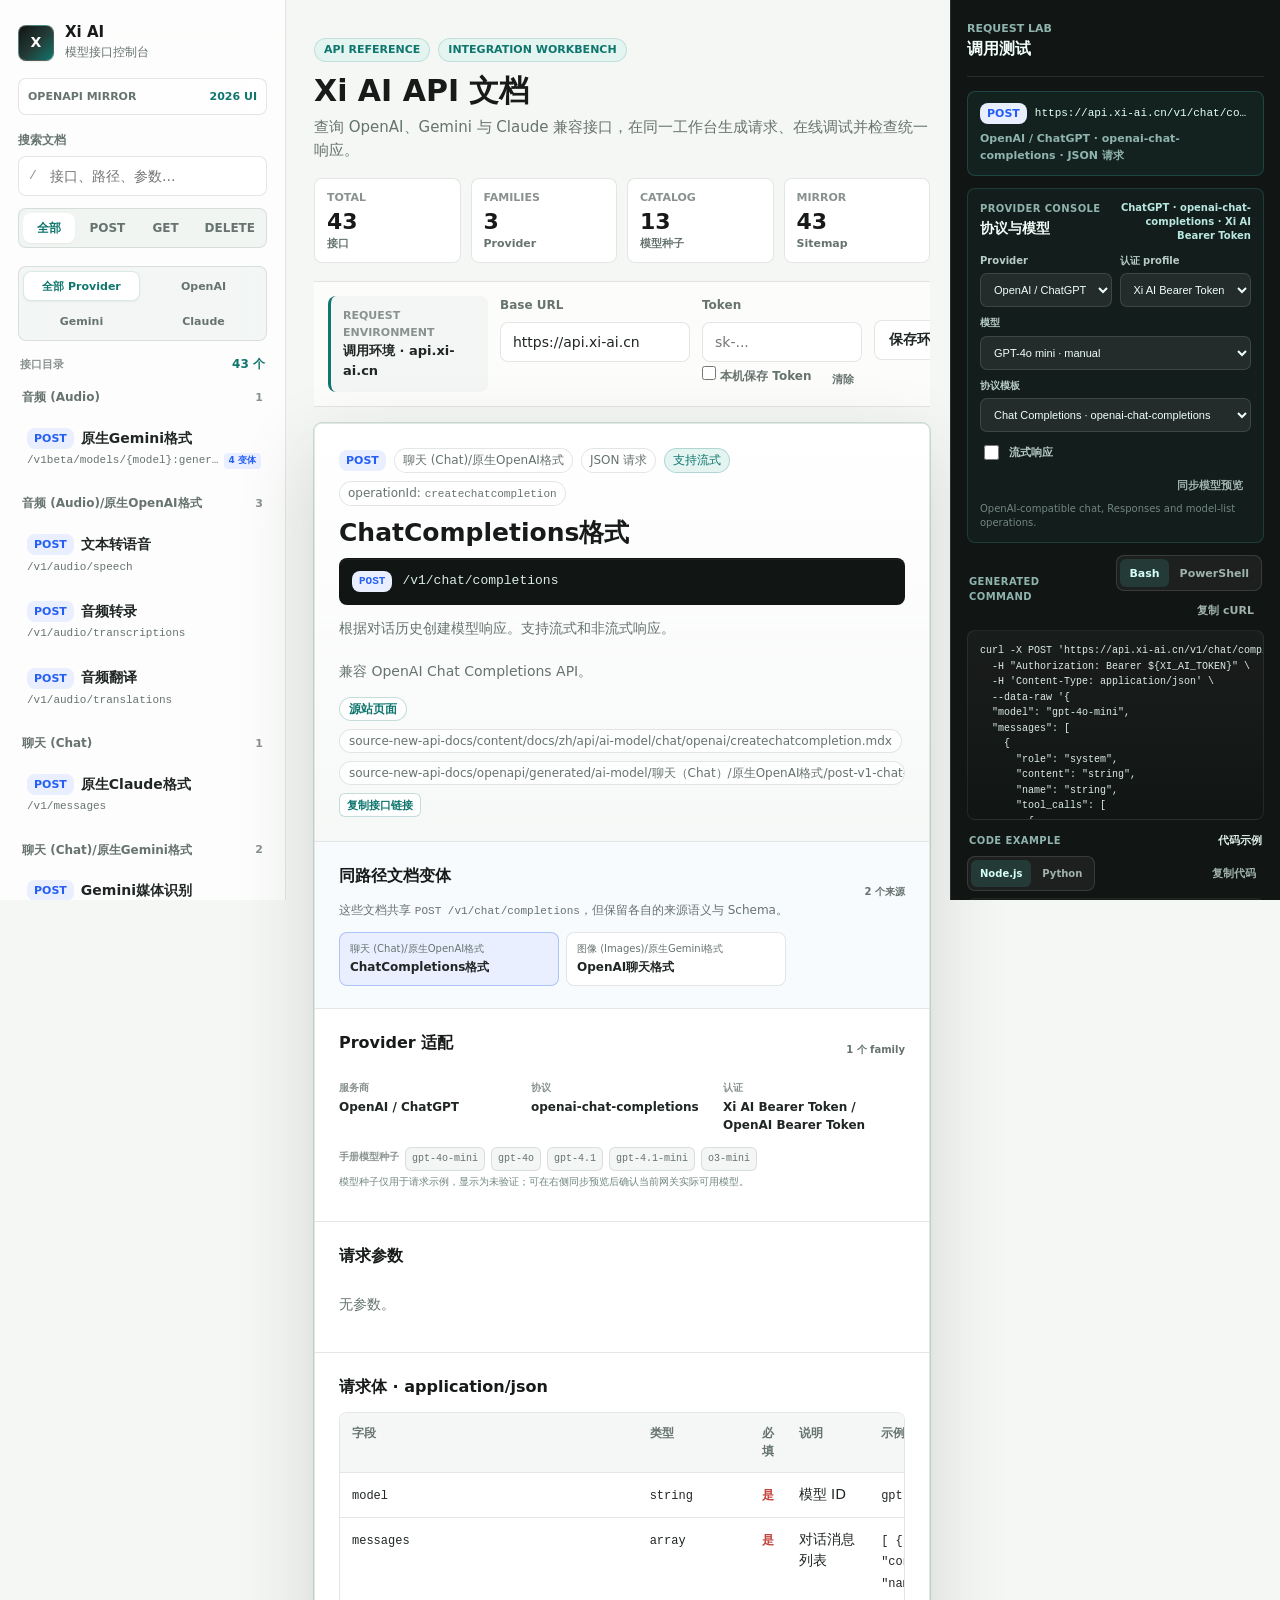
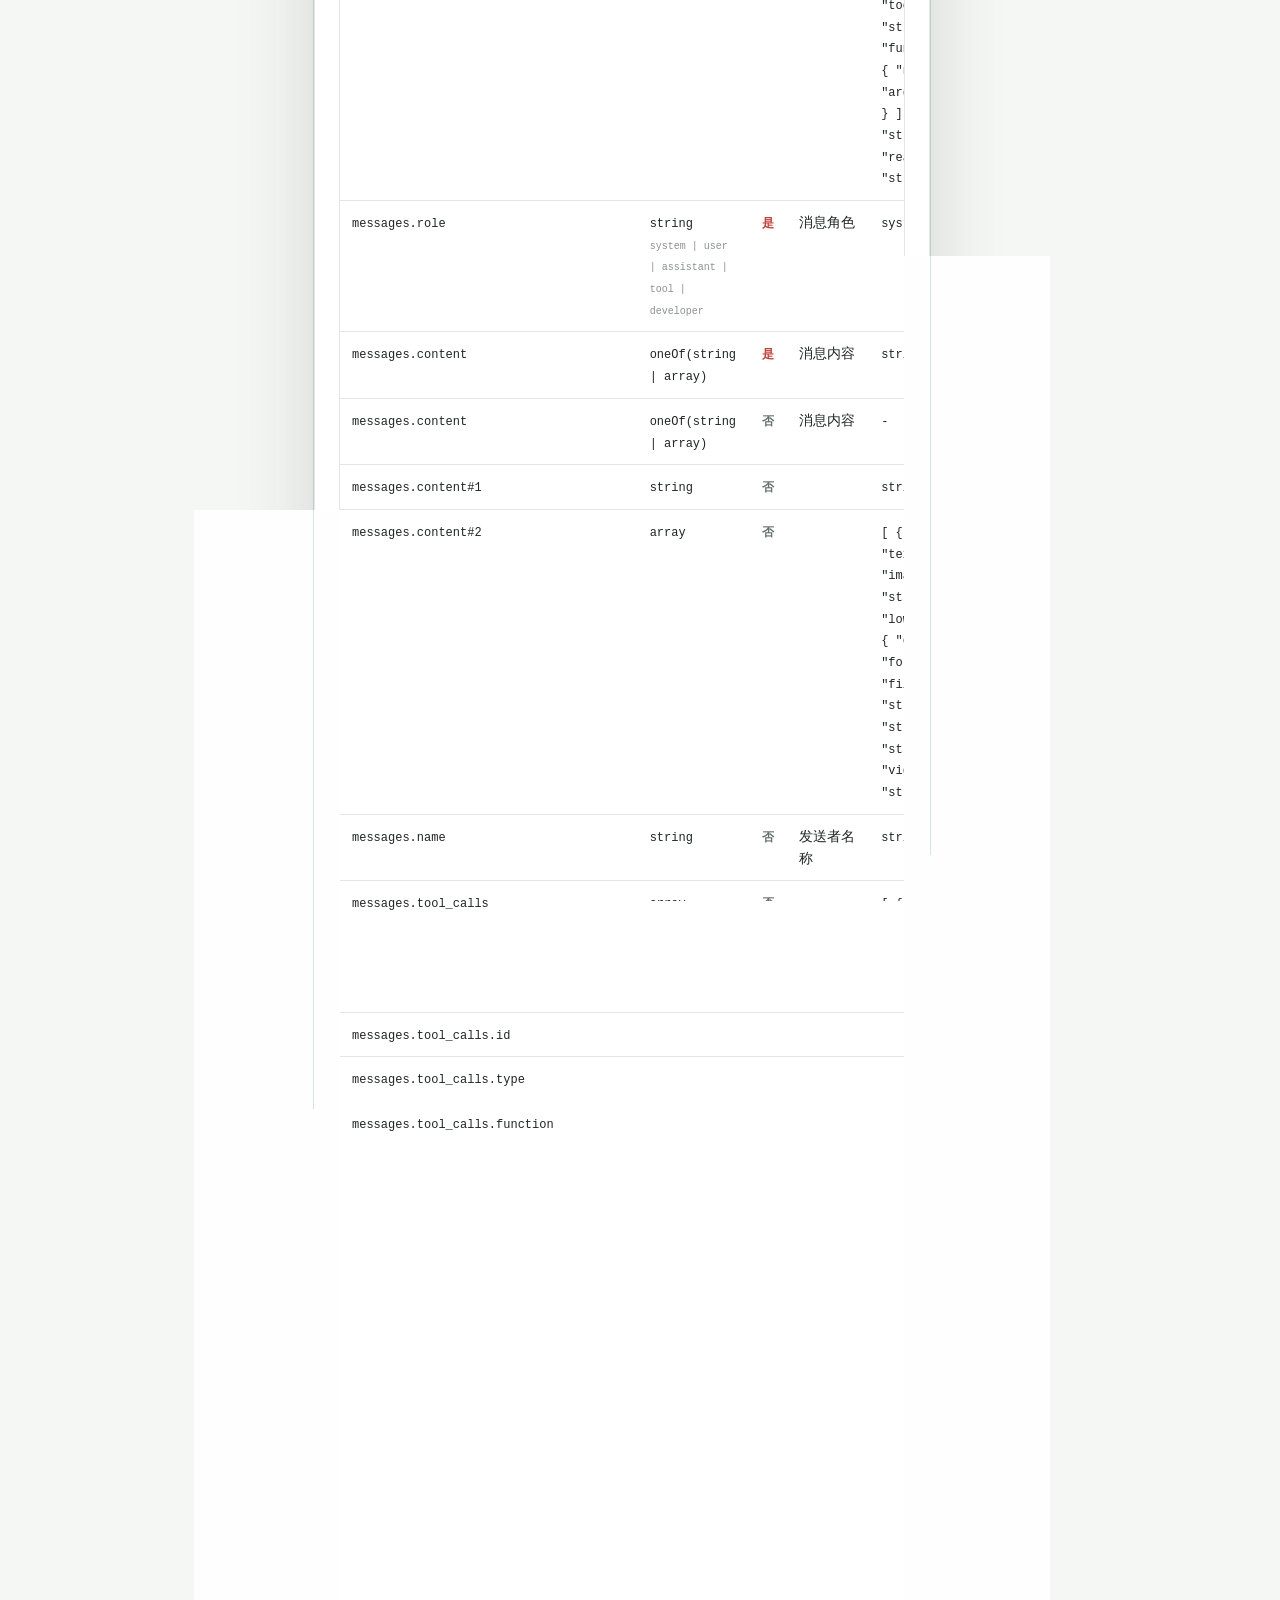
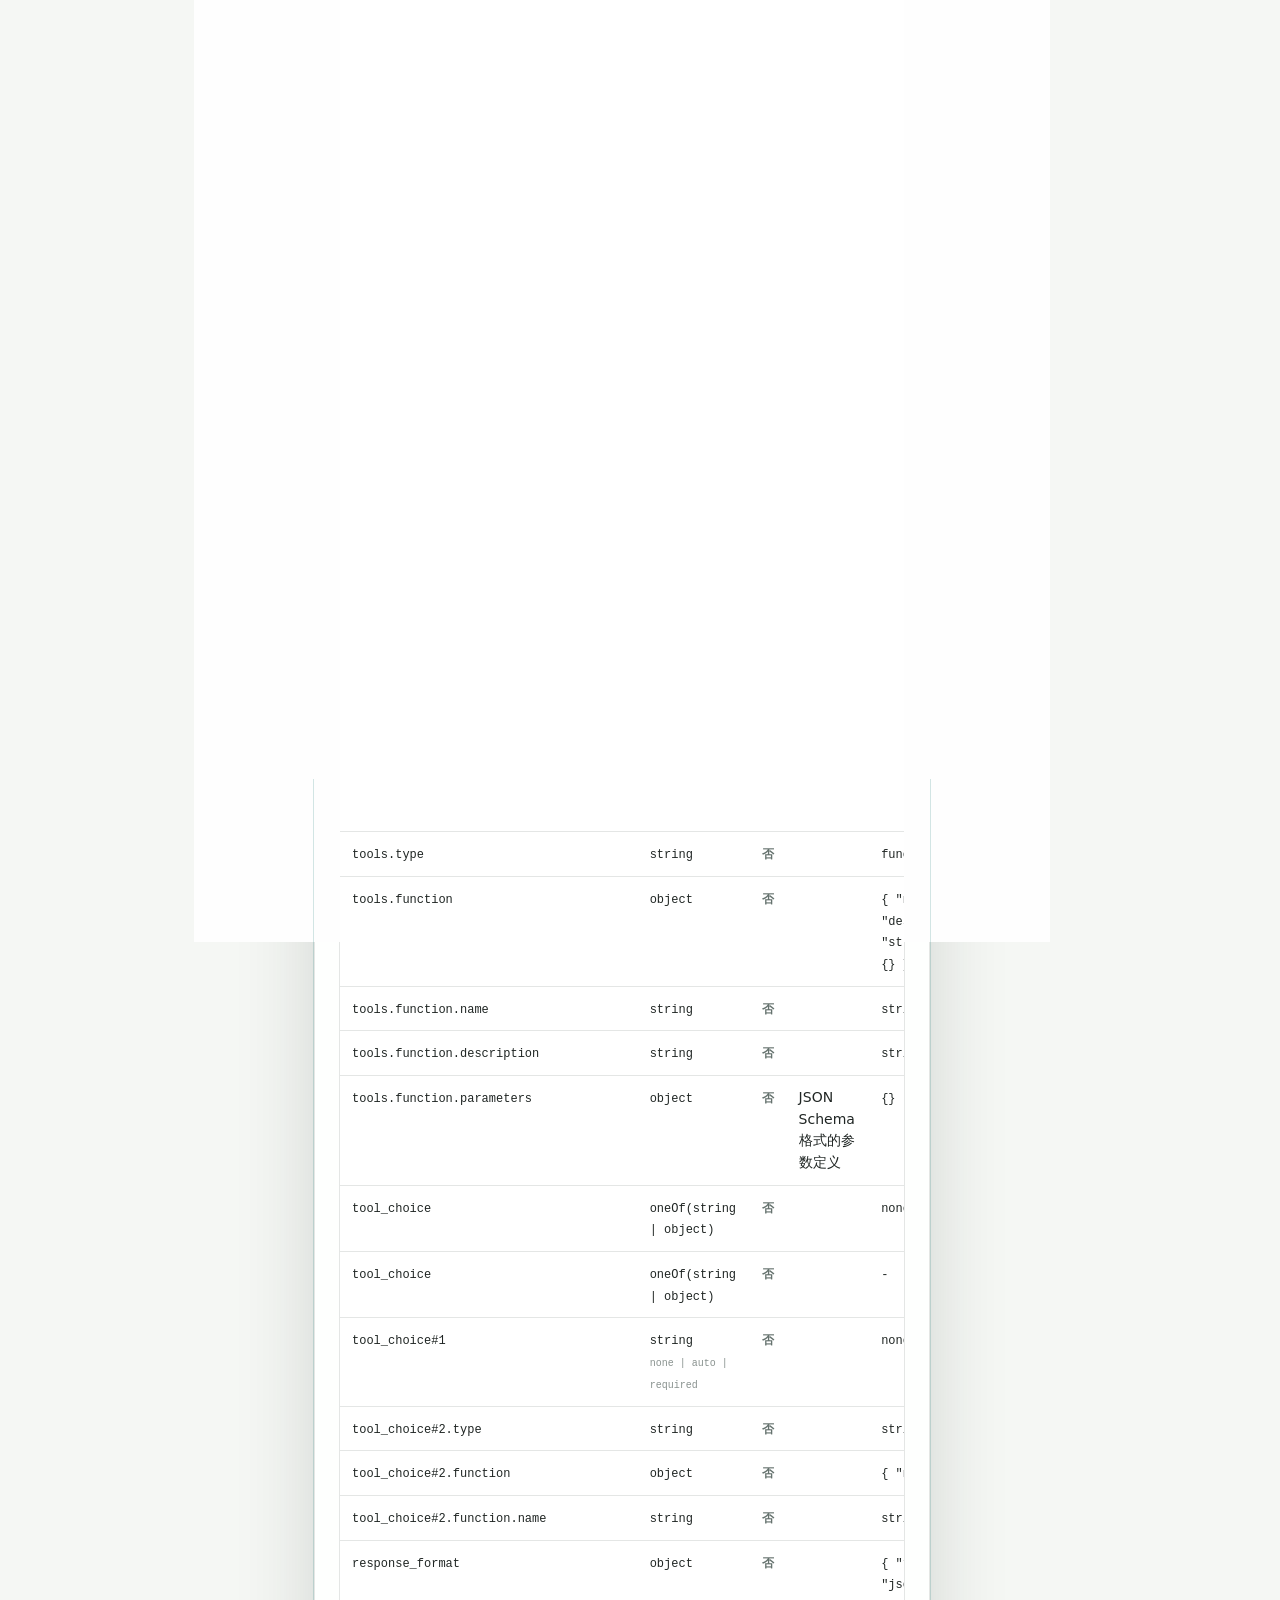
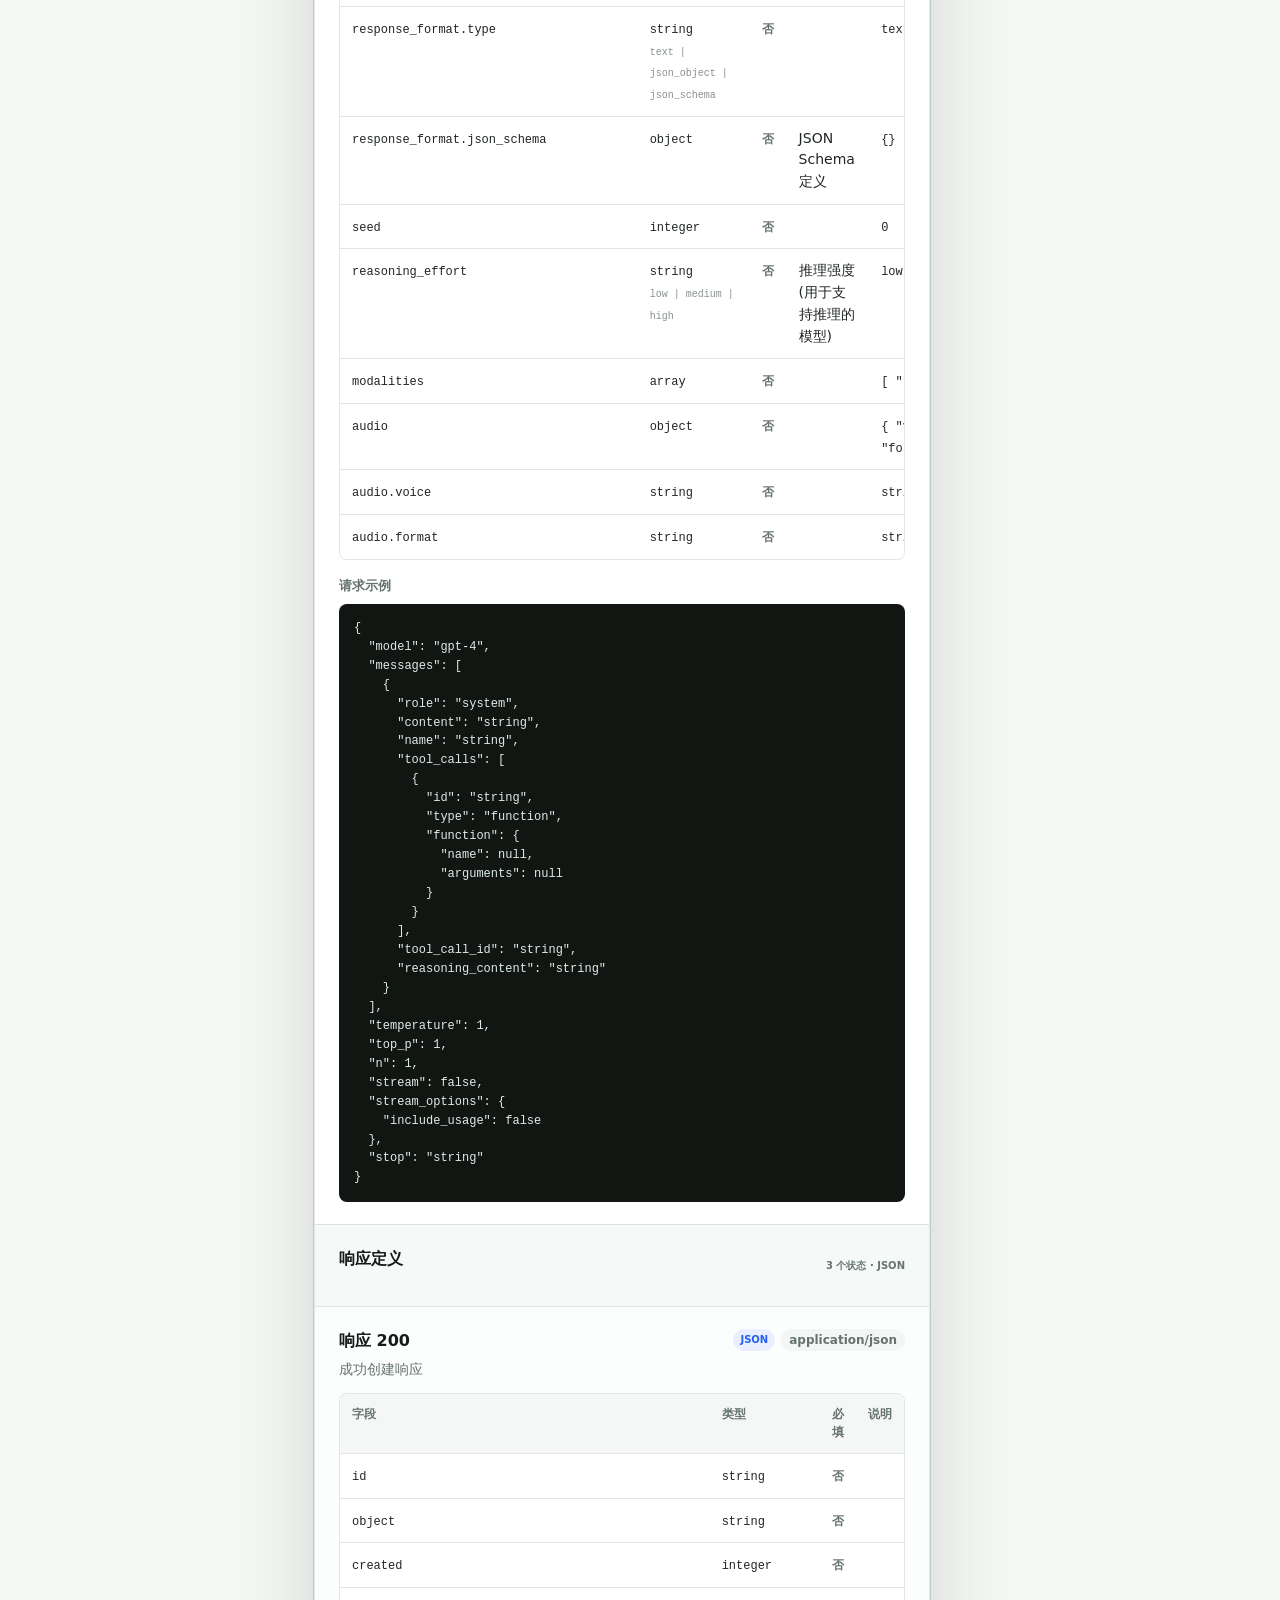
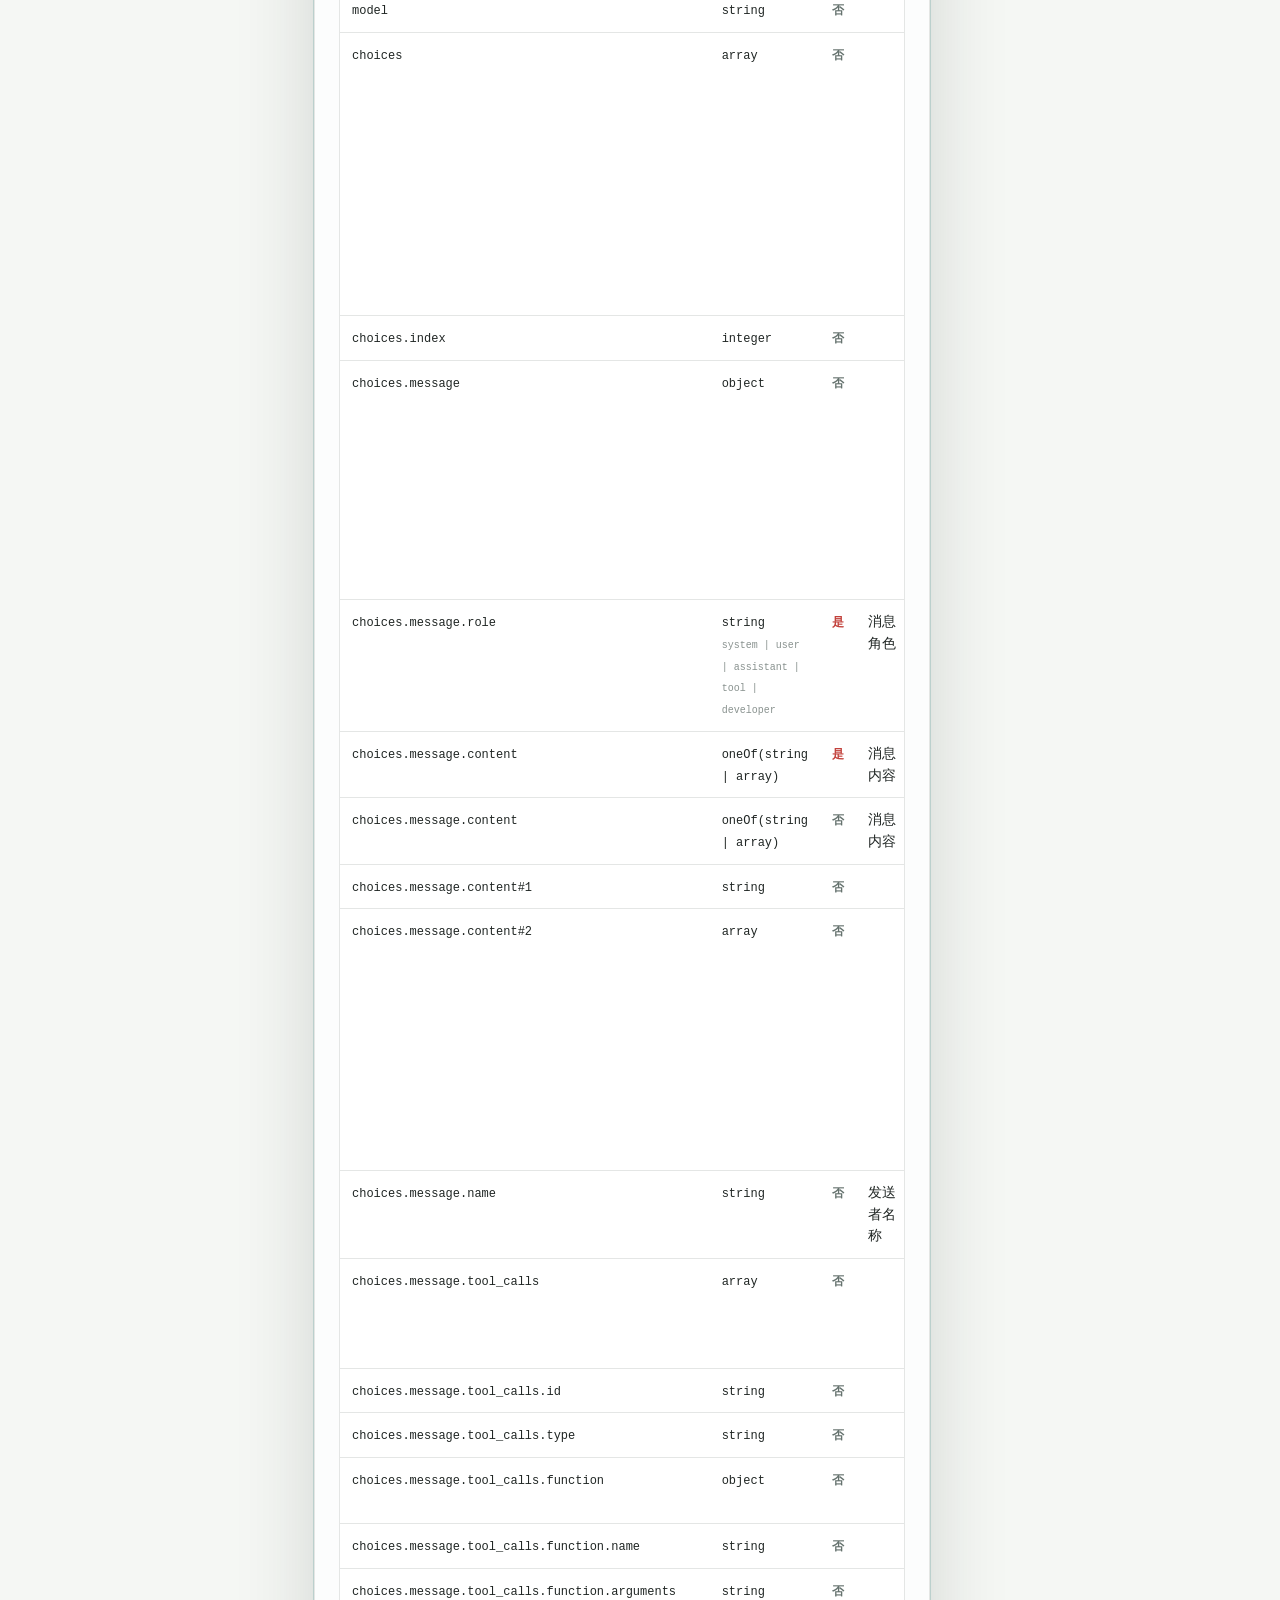
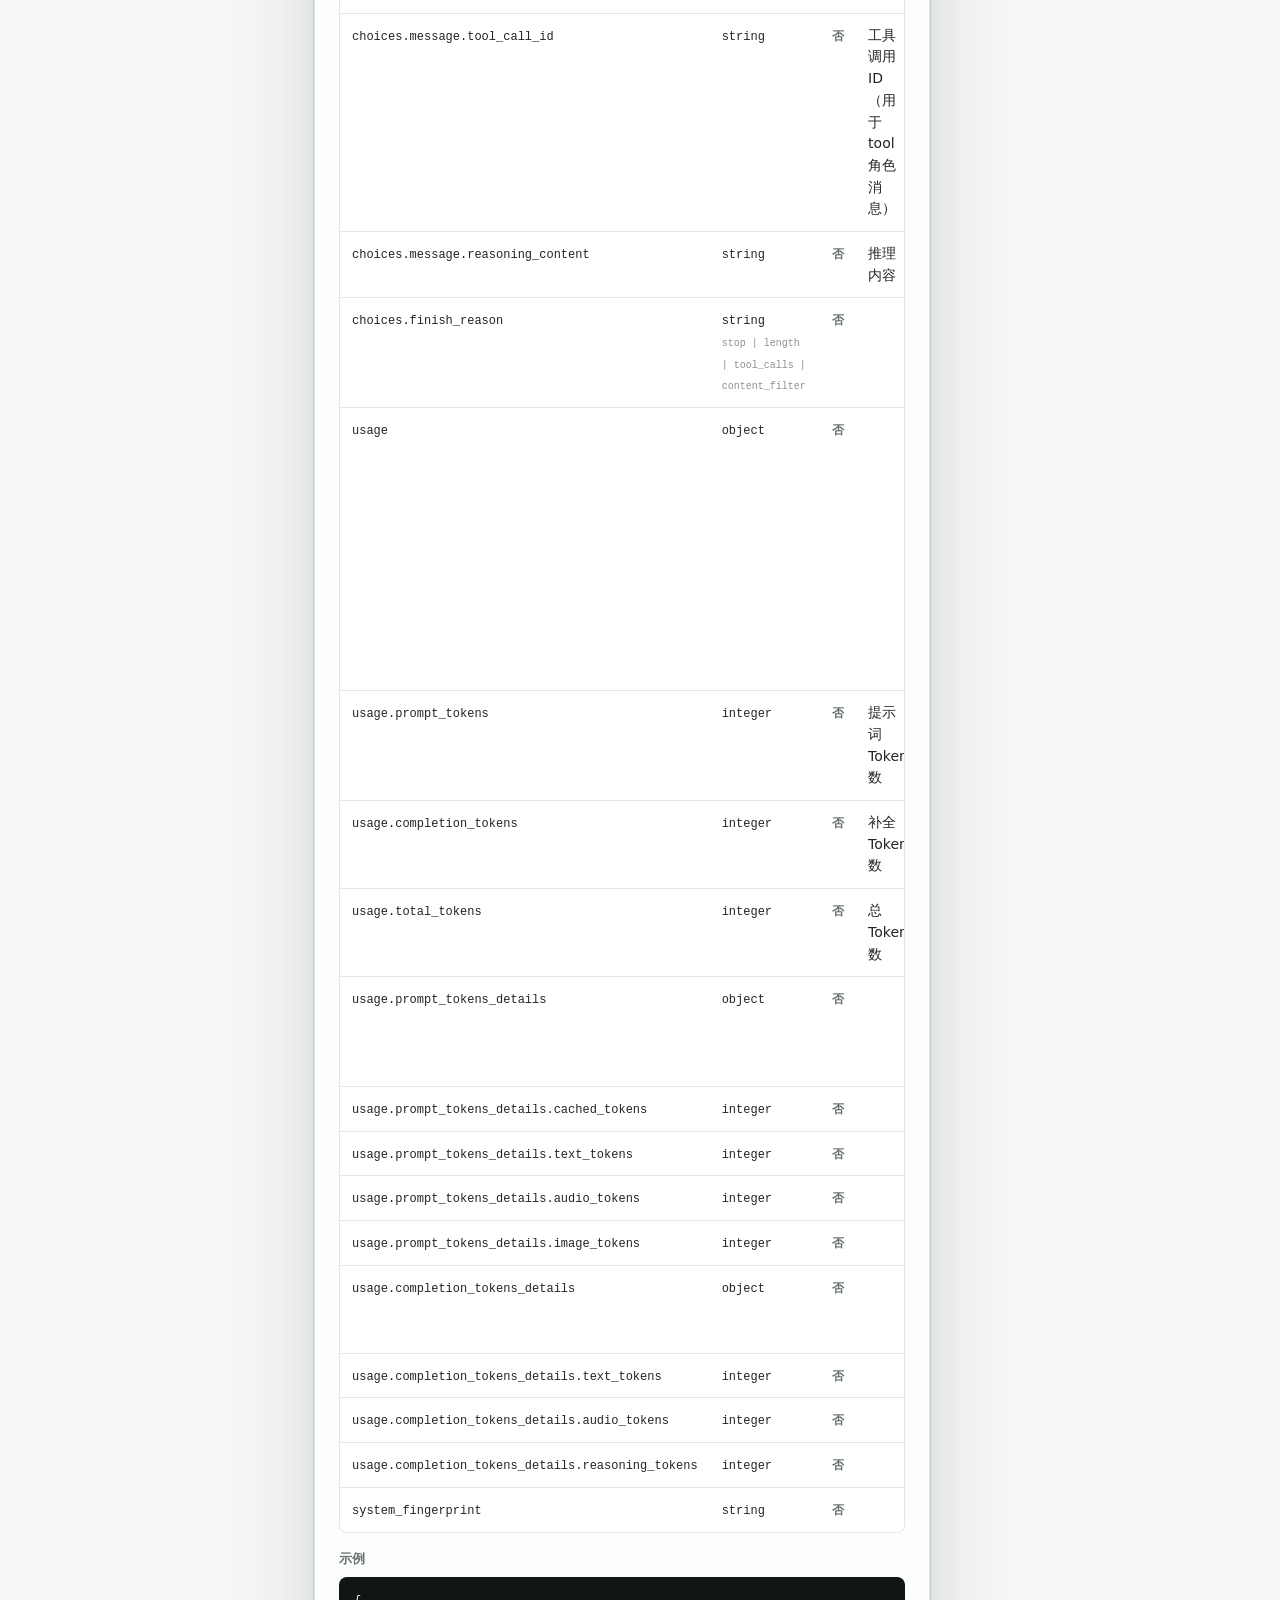
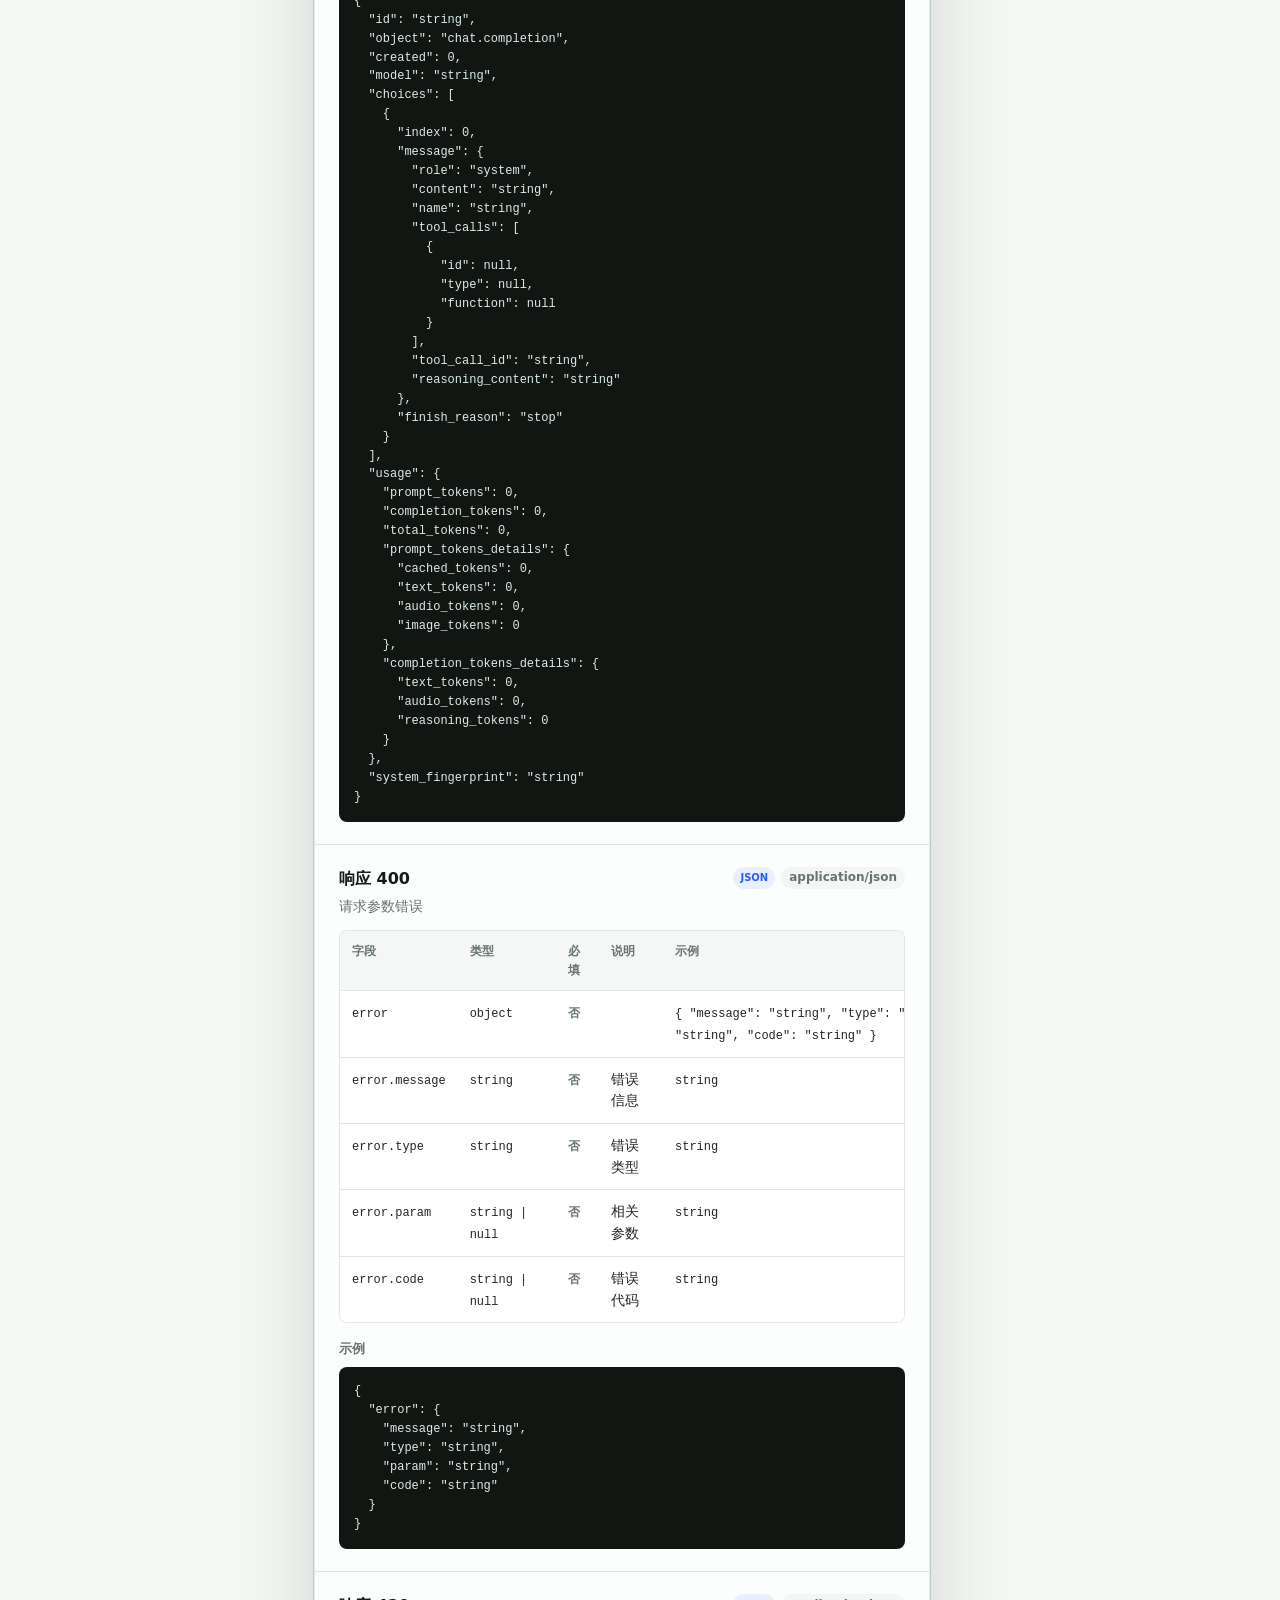
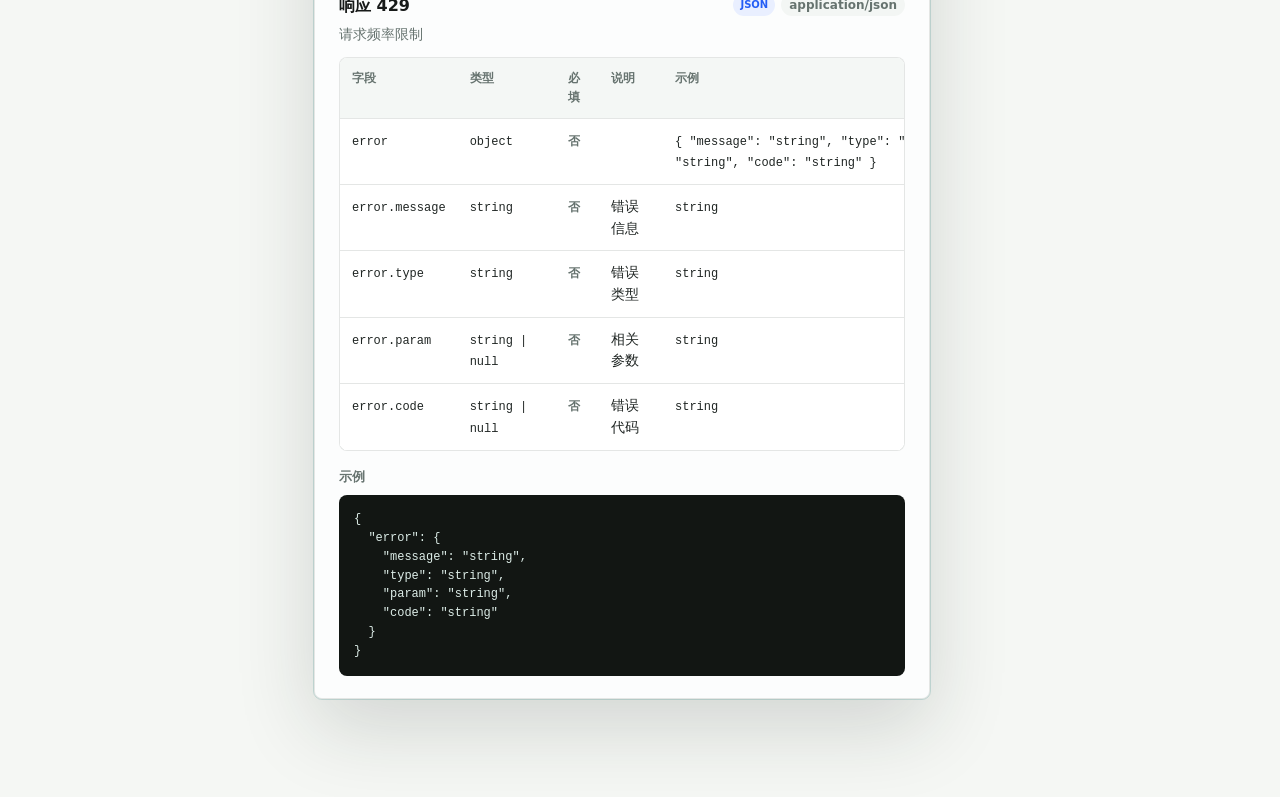
==== public/index.html @ 073ce5e4 "Publish Xi AI API documentation workbench release candidate" ====
<!doctype html>
<html lang="zh-CN">
  <head>
    <meta charset="utf-8" />
    <meta name="viewport" content="width=device-width, initial-scale=1" />
    <title>Xi AI 模型接口文档</title>
    <meta name="description" content="Xi AI 模型接口文档，兼容 OpenAI、Gemini、Claude 原生协议，支持 cURL 在线测试与返回调试。" />
    <link rel="icon" href="data:," />
    <link rel="stylesheet" href="./assets/styles.css" />
  </head>
  <body>
    <div id="app">
      <aside class="sidebar" aria-label="接口导航">
        <div class="brand">
            <div class="brand-mark">X</div>
            <div>
              <strong>Xi AI</strong>
              <span>模型接口控制台</span>
          </div>
        </div>
        <div class="sidebar-status">
          <span>OpenAPI Mirror</span>
          <span>2026 UI</span>
        </div>
        <label class="search">
          <span>搜索文档</span>
          <span class="search-box">
            <input id="searchInput" type="search" placeholder="接口、路径、参数..." autocomplete="off" />
          </span>
        </label>
        <div class="filters" role="group" aria-label="请求方法筛选">
          <button class="filter active" data-filter="all" type="button" aria-pressed="true">全部</button>
          <button class="filter" data-filter="post" type="button" aria-pressed="false">POST</button>
          <button class="filter" data-filter="get" type="button" aria-pressed="false">GET</button>
          <button class="filter" data-filter="delete" type="button" aria-pressed="false">DELETE</button>
        </div>
        <div class="provider-filters" role="group" aria-label="Provider 筛选">
          <button class="provider-filter active" data-provider-filter="all" type="button" aria-pressed="true">全部 Provider</button>
          <button class="provider-filter" data-provider-filter="openai" type="button" aria-pressed="false">OpenAI</button>
          <button class="provider-filter" data-provider-filter="gemini" type="button" aria-pressed="false">Gemini</button>
          <button class="provider-filter" data-provider-filter="claude" type="button" aria-pressed="false">Claude</button>
        </div>
        <div class="nav-heading">
          <span>接口目录</span>
          <strong id="resultCount"></strong>
        </div>
        <nav id="navList" class="nav-list"></nav>
      </aside>

      <main class="main">
        <header class="hero">
          <div class="hero-copy">
            <div class="mobile-hero-brand" aria-hidden="true">
              <div class="brand-mark">X</div>
              <div>
                <strong>Xi AI</strong>
                <span>模型接口控制台</span>
              </div>
            </div>
            <p class="eyebrow"><span>API Reference</span><span>Integration Workbench</span></p>
            <h1>Xi AI API 文档</h1>
            <p class="lead">查询 OpenAI、Gemini 与 Claude 兼容接口，在同一工作台生成请求、在线调试并检查统一响应。</p>
          </div>
          <div class="stats" id="stats"></div>
        </header>

        <section class="toolbar" aria-label="请求环境">
          <div class="toolbar-copy">
            <span>Request Environment</span>
            <strong>调用环境 · api.xi-ai.cn</strong>
          </div>
          <div class="field">
            <label for="baseUrl">Base URL</label>
            <input id="baseUrl" value="https://api.xi-ai.cn" />
          </div>
          <div class="field token-field">
            <label for="apiToken">Token</label>
            <input id="apiToken" type="password" form="requestForm" placeholder="sk-..." />
            <div class="token-options">
              <label class="remember-token" for="rememberToken">
                <input id="rememberToken" type="checkbox" />
                <span>本机保存 Token</span>
              </label>
              <button id="clearToken" class="quiet-button" type="button">清除</button>
            </div>
          </div>
          <button id="saveConfig" class="icon-button" type="button" title="保存调用环境">保存环境</button>
          <span id="configStatus" class="sr-only" role="status" aria-live="polite"></span>
        </section>

        <section id="endpointView" class="endpoint-view"></section>
        <button id="openTester" class="tester-launcher" type="button" aria-controls="requestTester" aria-expanded="false">
          <span id="launcherMethod" class="method post">POST</span>
          <span id="launcherLabel">测试此接口</span>
        </button>
      </main>

      <div id="testerBackdrop" class="tester-backdrop" aria-hidden="true"></div>

      <aside id="requestTester" class="tester" aria-label="调用测试" tabindex="-1">
        <div class="tester-head">
          <div>
            <span>Request Lab</span>
            <strong>调用测试</strong>
          </div>
          <div class="tester-actions">
            <button id="closeTester" class="close-tester" type="button" title="关闭调用测试" aria-label="关闭调用测试"><span aria-hidden="true">&times;</span></button>
          </div>
        </div>

        <div class="tester-target" aria-live="polite">
          <div class="target-line">
            <span id="testerMethod" class="method post">POST</span>
            <code id="testerPath">/v1/chat/completions</code>
          </div>
          <span id="testerMode" class="target-mode">JSON 请求</span>
          <span id="testerAvailability" class="target-availability" hidden>该端点仅供查阅，暂不支持在线发送。</span>
        </div>

        <section class="model-console" id="modelConsole" aria-labelledby="modelConsoleTitle">
          <div class="model-console-head">
            <div>
              <span>Provider Console</span>
              <strong id="modelConsoleTitle">协议与模型</strong>
            </div>
            <span id="modelStatus" class="model-status">未选择</span>
          </div>
          <div class="model-grid">
            <label class="request-field" for="providerSelect">
              <span class="request-field-label"><span>Provider</span></span>
              <select id="providerSelect"></select>
            </label>
            <label class="request-field" for="authProfileSelect">
              <span class="request-field-label"><span>认证 profile</span></span>
              <select id="authProfileSelect"></select>
            </label>
            <label class="request-field model-field" for="modelSelect">
              <span class="request-field-label"><span>模型</span></span>
              <select id="modelSelect"></select>
              <input id="modelCustom" type="text" placeholder="输入自定义模型 ID" aria-label="自定义模型 ID" hidden />
            </label>
            <label class="request-field operation-field" for="operationSelect">
              <span class="request-field-label"><span>协议模板</span></span>
              <select id="operationSelect"></select>
            </label>
          </div>
          <label class="stream-toggle" for="streamToggle">
            <input id="streamToggle" type="checkbox" />
            <span>流式响应</span>
          </label>
          <div class="model-actions">
            <button id="syncModels" class="text-button" type="button">同步模型预览</button>
          </div>
          <div id="modelSyncStatus" class="field-hint" role="status" aria-live="polite"></div>
          <div id="modelSyncPreview" class="model-sync-preview" hidden></div>
        </section>

        <div class="curl-block">
          <div class="panel-label">
            <span>Generated command</span>
            <div class="panel-actions">
              <div class="curl-modes" role="group" aria-label="cURL 格式">
                <button type="button" class="curl-mode active" data-curl-mode="bash" aria-pressed="true">Bash</button>
                <button type="button" class="curl-mode" data-curl-mode="powershell" aria-pressed="false">PowerShell</button>
              </div>
              <button id="copyCurl" class="text-button" type="button" title="复制当前 cURL">复制 cURL</button>
            </div>
          </div>
          <pre id="curlBox" class="code"></pre>
        </div>

        <div class="code-example-block">
          <div class="panel-label"><span>Code example</span><span>代码示例</span></div>
          <div class="code-toolbar">
            <div class="code-modes" role="tablist" aria-label="代码示例格式">
              <button id="codeTabJavascript" type="button" role="tab" class="code-mode active" data-code-mode="javascript" aria-selected="true" aria-controls="codeExampleBox" tabindex="0">Node.js</button>
              <button id="codeTabPython" type="button" role="tab" class="code-mode" data-code-mode="python" aria-selected="false" aria-controls="codeExampleBox" tabindex="-1">Python</button>
            </div>
            <button id="copyCode" class="text-button" type="button" title="复制当前代码示例">复制代码</button>
          </div>
          <pre id="codeExampleBox" class="code" role="tabpanel" aria-labelledby="codeTabJavascript" tabindex="0"></pre>
        </div>

        <form id="requestForm" class="request-form" novalidate>
          <section class="request-section" id="parameterEditor" aria-labelledby="parameterEditorTitle">
            <div class="request-section-head">
              <div>
                <span>Request parameters</span>
                <strong id="parameterEditorTitle">请求参数</strong>
              </div>
              <span id="parameterSummary" class="section-count"></span>
            </div>
            <div id="pathFields" class="field-group" hidden>
              <div class="field-group-title">路径参数 <code>path</code></div>
              <div id="pathFieldList" class="field-grid"></div>
            </div>
            <div id="queryFields" class="field-group" hidden>
              <div class="field-group-title">查询参数 <code>query</code></div>
              <div id="queryFieldList" class="field-grid"></div>
            </div>
            <div id="headerFields" class="field-group" hidden>
              <div class="field-group-title">请求头 <code>header</code></div>
              <div id="headerFieldList" class="field-grid"></div>
            </div>
            <p id="noParameterFields" class="empty tester-empty">该接口没有可编辑的路径、查询或自定义请求头参数。</p>
          </section>

          <section class="request-section" id="jsonEditorSection" aria-labelledby="jsonEditorTitle">
            <div class="request-section-head">
              <div>
                <span>Payload</span>
                <strong id="jsonEditorTitle">JSON 请求体</strong>
              </div>
              <div class="section-actions">
                <button id="formatJson" class="text-button" type="button">格式化</button>
                <button id="resetRequest" class="text-button" type="button">重置示例</button>
              </div>
            </div>
            <textarea id="requestBody" spellcheck="false" aria-labelledby="jsonEditorTitle" aria-describedby="bodyValidation"></textarea>
            <div id="bodyValidation" class="field-hint" role="status"></div>
          </section>

          <section class="request-section" id="multipartEditorSection" aria-labelledby="multipartEditorTitle" hidden>
            <div class="request-section-head">
              <div>
                <span>Multipart payload</span>
                <strong id="multipartEditorTitle">表单与文件</strong>
              </div>
              <span class="content-type-label">multipart/form-data</span>
            </div>
            <div id="multipartFieldList" class="multipart-list"></div>
            <p class="field-hint">文件路径仅用于生成 curl；浏览器请求使用上方选择的本地文件。</p>
          </section>

          <div class="request-actions">
            <button id="sendRequest" class="send" type="submit">发送请求</button>
            <button id="cancelRequest" class="cancel" type="button" hidden>取消请求</button>
          </div>
        </form>

        <section class="response-panel" aria-labelledby="responseTitle">
          <div class="response-head">
            <div>
              <span>Response</span>
              <strong id="responseTitle">响应结果</strong>
            </div>
            <div class="section-actions">
              <button id="copyResponse" class="text-button" type="button">复制当前响应</button>
              <button id="clearResponse" class="text-button" type="button">清空</button>
            </div>
          </div>
          <div class="response-meta" id="responseMeta" role="status" aria-live="polite">等待请求</div>
          <div class="response-tabs" role="tablist" aria-label="响应视图">
            <button id="responseTabRaw" type="button" role="tab" class="response-tab active" data-response-view="raw" aria-selected="true" aria-controls="responseBox" tabindex="0">原始响应</button>
            <button id="responseTabDebug" type="button" role="tab" class="response-tab" data-response-view="debug" aria-selected="false" aria-controls="responseDebug" tabindex="-1">统一调试</button>
          </div>
          <div id="responseHeaders" class="response-headers" hidden></div>
          <div id="responseMedia" class="response-media" hidden></div>
          <pre id="responseBox" class="code muted" role="tabpanel" aria-labelledby="responseTabRaw" tabindex="0">运行请求后，响应会显示在这里。</pre>
          <div id="responseDebug" class="response-debug" role="tabpanel" aria-labelledby="responseTabDebug" tabindex="0" hidden></div>
        </section>
      </aside>
    </div>
    <script src="./assets/request-utils.js"></script>
    <script src="./assets/app.js"></script>
  </body>
</html>
---- public/assets/styles.css ----
:root {
  color-scheme: light;
  --bg: #f5f7f4;
  --bg-2: #eef3f1;
  --panel: rgba(255, 255, 255, 0.86);
  --panel-solid: #ffffff;
  --panel-soft: #f3f6f4;
  --panel-strong: #ecf2ef;
  --ink: #171a19;
  --text: #202624;
  --muted: #66736f;
  --subtle: #89928f;
  --line: rgba(35, 48, 45, 0.12);
  --line-strong: rgba(35, 48, 45, 0.2);
  --primary: #0f766e;
  --primary-strong: #0b5f58;
  --primary-soft: #e3f4f1;
  --blue: #245ef5;
  --blue-soft: #e9efff;
  --green: #10845f;
  --green-soft: #e5f6ed;
  --amber: #a25d00;
  --amber-soft: #fff4dc;
  --red: #c2413b;
  --red-soft: #fff0ee;
  --code-bg: #111513;
  --code-panel: #171d1a;
  --code-text: #dcece7;
  --shadow-sm: 0 1px 2px rgba(23, 26, 25, 0.06);
  --shadow: 0 18px 50px rgba(26, 37, 34, 0.1);
  --shadow-lg: 0 28px 80px rgba(26, 37, 34, 0.16);
  --radius-lg: 8px;
  --radius: 8px;
  --radius-sm: 8px;
  --mono: "SFMono-Regular", "Cascadia Code", Consolas, "Liberation Mono", Menlo, monospace;
  --sans: Inter, ui-sans-serif, system-ui, -apple-system, BlinkMacSystemFont, "Segoe UI", "Microsoft YaHei", sans-serif;
}

* {
  box-sizing: border-box;
}

html {
  scroll-behavior: smooth;
}

body {
  min-width: 320px;
  margin: 0;
  background: var(--bg);
  color: var(--text);
  font-family: var(--sans);
  font-size: 14px;
  line-height: 1.55;
}

body::before {
  display: none;
}

button,
input,
textarea {
  font: inherit;
}

button {
  cursor: pointer;
}

button:focus-visible,
input:focus-visible,
textarea:focus-visible,
a:focus-visible,
select:focus-visible {
  outline: 3px solid rgba(15, 118, 110, 0.22);
  outline-offset: 2px;
}

#app {
  display: grid;
  grid-template-columns: 304px minmax(0, 1fr) 220px;
  min-height: 100vh;
}

.sidebar,
.tester {
  position: sticky;
  top: 0;
  height: 100vh;
  overflow: auto;
  border-color: var(--line);
  background: rgba(255, 255, 255, 0.72);
  backdrop-filter: blur(24px) saturate(1.25);
  isolation: isolate;
}

.sidebar {
  border-right: 1px solid var(--line);
  padding: 18px 14px 20px;
}

.tester {
  border-left: 1px solid rgba(255, 255, 255, 0.12);
  background: var(--code-bg);
  color: var(--code-text);
  padding: 18px 18px 20px;
}

.brand {
  display: flex;
  align-items: center;
  gap: 11px;
  padding: 6px 4px 14px;
}

.brand-mark {
  display: grid;
  width: 36px;
  height: 36px;
  place-items: center;
  border: 1px solid rgba(255, 255, 255, 0.26);
  border-radius: var(--radius-sm);
  background:
    linear-gradient(135deg, #101513, #243b36 52%, #0f766e),
    #111827;
  box-shadow: var(--shadow-sm);
  color: white;
  font-weight: 800;
  letter-spacing: 0;
}

.brand strong,
.brand span {
  display: block;
}

.brand strong {
  color: var(--ink);
  font-size: 15px;
  line-height: 1.15;
}

.brand span {
  margin-top: 2px;
  color: var(--muted);
  font-size: 12px;
}

.sidebar-status {
  display: flex;
  justify-content: space-between;
  gap: 8px;
  margin: 2px 4px 16px;
  padding: 9px;
  border: 1px solid var(--line);
  border-radius: var(--radius);
  background: rgba(255, 255, 255, 0.58);
  color: var(--muted);
  font-size: 11px;
  font-weight: 700;
  text-transform: uppercase;
}

.sidebar-status span:last-child {
  color: var(--primary);
}

.search {
  display: block;
  margin: 0 4px;
}

.search span:first-child,
.field label,
.request-panel label {
  display: block;
  margin-bottom: 7px;
  color: var(--muted);
  font-size: 12px;
  font-weight: 750;
}

.search-box {
  position: relative;
  display: block;
}

.search-box::before {
  position: absolute;
  top: 50%;
  left: 11px;
  color: var(--subtle);
  content: "/";
  font-family: var(--mono);
  font-size: 13px;
  transform: translateY(-50%);
}

input,
textarea {
  width: 100%;
  border: 1px solid var(--line);
  border-radius: var(--radius-sm);
  background: rgba(255, 255, 255, 0.88);
  color: var(--text);
  outline: none;
  transition: border-color 160ms ease, box-shadow 160ms ease, background 160ms ease;
}

input {
  height: 40px;
  padding: 0 12px;
}

.search input {
  padding-left: 31px;
  background: rgba(255, 255, 255, 0.78);
  box-shadow: inset 0 1px 0 rgba(255, 255, 255, 0.8);
}

textarea {
  min-height: 230px;
  padding: 12px;
  resize: vertical;
  background: #101513;
  border-color: rgba(255, 255, 255, 0.1);
  color: var(--code-text);
  font-family: var(--mono);
  font-size: 12px;
  line-height: 1.55;
}

input:hover,
textarea:hover {
  border-color: var(--line-strong);
}

input:focus,
textarea:focus {
  border-color: rgba(15, 118, 110, 0.7);
  background: #fff;
  box-shadow: 0 0 0 4px rgba(15, 118, 110, 0.12);
}

.tester textarea:focus {
  background: #111513;
  box-shadow: 0 0 0 4px rgba(51, 191, 173, 0.16);
}

.filters {
  display: grid;
  grid-template-columns: repeat(4, 1fr);
  gap: 6px;
  margin: 12px 4px 18px;
  padding: 4px;
  border: 1px solid var(--line);
  border-radius: var(--radius);
  background: rgba(236, 242, 239, 0.72);
}

.filter,
.icon-button {
  border: 1px solid transparent;
  border-radius: var(--radius-sm);
  background: transparent;
  color: var(--muted);
  transition: background 150ms ease, color 150ms ease, border-color 150ms ease, transform 150ms ease;
}

.filter {
  height: 30px;
  font-size: 12px;
  font-weight: 750;
}

.filter:hover,
.filter.active {
  background: var(--panel-solid);
  color: var(--primary);
  box-shadow: var(--shadow-sm);
}

.nav-heading {
  display: flex;
  align-items: center;
  justify-content: space-between;
  margin: 6px 6px 8px;
  color: var(--subtle);
  font-size: 11px;
  font-weight: 800;
  letter-spacing: 0;
  text-transform: uppercase;
}

.nav-heading strong {
  color: var(--primary);
  font-size: 12px;
  text-transform: none;
}

.nav-group {
  margin: 14px 0;
}

.nav-group-title {
  display: flex;
  align-items: center;
  justify-content: space-between;
  padding: 0 8px 7px;
  color: var(--muted);
  font-size: 12px;
  font-weight: 780;
}

.nav-group-title strong {
  color: var(--subtle);
  font-size: 11px;
}

.nav-link {
  position: relative;
  display: block;
  width: 100%;
  margin: 3px 0;
  padding: 10px 9px 10px 12px;
  border: 1px solid transparent;
  border-radius: var(--radius);
  background: transparent;
  color: var(--text);
  text-align: left;
  transition: background 150ms ease, border-color 150ms ease, transform 150ms ease;
}

.nav-link::before {
  position: absolute;
  top: 10px;
  bottom: 10px;
  left: 4px;
  width: 3px;
  border-radius: 3px;
  background: transparent;
  content: "";
}

.nav-link:hover {
  background: rgba(255, 255, 255, 0.58);
  border-color: rgba(35, 48, 45, 0.08);
}

.nav-link.active {
  background: rgba(255, 255, 255, 0.9);
  border-color: rgba(15, 118, 110, 0.18);
  box-shadow: var(--shadow-sm);
}

.nav-link.active::before {
  background: var(--primary);
}

.nav-title {
  display: flex;
  align-items: center;
  gap: 7px;
  min-width: 0;
  font-weight: 720;
}

.nav-title span:last-child {
  overflow: hidden;
  text-overflow: ellipsis;
  white-space: nowrap;
}

.nav-path {
  display: block;
  margin-top: 3px;
  overflow: hidden;
  color: var(--muted);
  font-family: var(--mono);
  font-size: 11px;
  text-overflow: ellipsis;
  white-space: nowrap;
}

.method {
  display: inline-flex;
  flex: 0 0 auto;
  align-items: center;
  height: 21px;
  padding: 0 7px;
  border-radius: var(--radius-sm);
  background: var(--blue-soft);
  color: var(--blue);
  font-size: 11px;
  font-weight: 820;
  letter-spacing: 0;
}

.method.get {
  background: var(--green-soft);
  color: var(--green);
}

.method.post {
  background: var(--blue-soft);
  color: var(--blue);
}

.method.delete {
  background: var(--red-soft);
  color: var(--red);
}

.main {
  min-width: 0;
  padding: 34px 22px 80px 38px;
}

.hero {
  position: relative;
  isolation: isolate;
  display: grid;
  grid-template-columns: minmax(0, 1fr);
  gap: 16px;
  align-items: stretch;
  padding: 4px 0 2px;
  border: 0;
  border-radius: 0;
  background: transparent;
  box-shadow: none;
  overflow: hidden;
}

.hero::before,
.toolbar::before,
.endpoint-card::before {
  display: none;
}

.hero-copy {
  display: flex;
  min-width: 0;
  flex-direction: column;
  justify-content: center;
}

.mobile-hero-brand {
  display: none;
}

.eyebrow {
  display: flex;
  flex-wrap: wrap;
  gap: 8px;
  margin: 0 0 12px;
}

.eyebrow span {
  display: inline-flex;
  align-items: center;
  min-height: 24px;
  padding: 0 9px;
  border: 1px solid rgba(15, 118, 110, 0.16);
  border-radius: 999px;
  background: var(--primary-soft);
  color: var(--primary);
  font-size: 11px;
  font-weight: 820;
  text-transform: uppercase;
}

h1 {
  max-width: 760px;
  margin: 0;
  color: var(--ink);
  font-size: 30px;
  line-height: 1.12;
  letter-spacing: 0;
}

.lead {
  max-width: 820px;
  margin: 8px 0 0;
  color: var(--muted);
  font-size: 15px;
}

.stats {
  display: grid;
  grid-template-columns: repeat(4, minmax(0, 1fr));
  gap: 10px;
}

.stat {
  min-width: 0;
  padding: 10px 12px;
  border: 1px solid var(--line);
  border-radius: var(--radius);
  background: var(--panel-solid);
}

.stat span,
.stat small {
  display: block;
  color: var(--subtle);
  font-size: 11px;
  font-weight: 750;
  text-transform: uppercase;
}

.stat strong {
  display: block;
  margin: 5px 0 2px;
  color: var(--ink);
  font-size: 22px;
  line-height: 1;
}

.stat small {
  color: var(--muted);
  text-transform: none;
}

.toolbar {
  position: relative;
  isolation: isolate;
  display: grid;
  grid-template-columns: 160px minmax(190px, 1fr) minmax(160px, 0.72fr) auto;
  gap: 12px;
  align-items: start;
  margin: 16px 0;
  padding: 14px;
  border: 1px solid var(--line);
  border-right: 0;
  border-left: 0;
  border-radius: 0;
  background: rgba(255, 255, 255, 0.64);
  box-shadow: none;
  overflow: hidden;
}

.toolbar-copy {
  align-self: stretch;
  display: flex;
  min-height: 40px;
  flex-direction: column;
  justify-content: center;
  padding: 0 12px;
  border-left: 3px solid var(--primary);
  border-radius: var(--radius-sm);
  background: var(--panel-soft);
}

.toolbar-copy span {
  color: var(--subtle);
  font-size: 11px;
  font-weight: 800;
  text-transform: uppercase;
}

.toolbar-copy strong {
  color: var(--text);
  font-size: 13px;
}

.icon-button {
  height: 40px;
  padding: 0 14px;
  border-color: var(--line);
  background: rgba(255, 255, 255, 0.74);
  color: var(--text);
  font-weight: 780;
  white-space: nowrap;
}

.icon-button:hover {
  border-color: rgba(15, 118, 110, 0.28);
  background: var(--primary-soft);
  color: var(--primary);
}

.endpoint-view {
  min-width: 0;
}

.endpoint-card {
  position: relative;
  isolation: isolate;
  overflow: hidden;
  margin-bottom: 18px;
  border: 1px solid var(--line);
  border-radius: var(--radius);
  background: rgba(255, 255, 255, 0.9);
  box-shadow: var(--shadow-lg);
}

.endpoint-card.selected {
  outline: 1px solid rgba(15, 118, 110, 0.18);
}

.endpoint-head {
  padding: 24px;
  border-bottom: 1px solid var(--line);
  background:
    linear-gradient(180deg, rgba(255, 255, 255, 0.9), rgba(243, 246, 244, 0.7)),
    var(--panel-solid);
}

.endpoint-kicker {
  display: flex;
  flex-wrap: wrap;
  gap: 8px;
  align-items: center;
  color: var(--muted);
  font-size: 12px;
}

.endpoint-kicker > span:not(.method) {
  min-height: 23px;
  padding: 2px 8px;
  border: 1px solid var(--line);
  border-radius: 999px;
  background: rgba(255, 255, 255, 0.72);
}

.endpoint-kicker code {
  font-family: var(--mono);
  font-size: 11px;
}

.endpoint-head h2 {
  margin: 12px 0 10px;
  color: var(--ink);
  font-size: 25px;
  line-height: 1.2;
  letter-spacing: 0;
}

.pathline {
  display: flex;
  gap: 10px;
  align-items: center;
  min-width: 0;
  padding: 12px;
  border: 1px solid rgba(17, 21, 19, 0.12);
  border-radius: var(--radius);
  background: #111513;
  color: #d8ebe5;
  box-shadow: inset 0 1px 0 rgba(255, 255, 255, 0.06);
  font-family: var(--mono);
  font-size: 13px;
}

.pathline code {
  overflow: auto;
  white-space: nowrap;
}

.description {
  margin: 13px 0 0;
  color: var(--muted);
  white-space: pre-line;
}

.section {
  padding: 22px 24px;
  border-top: 1px solid var(--line);
}

.section:first-of-type {
  border-top: 0;
}

.section h3 {
  margin: 0 0 12px;
  color: var(--ink);
  font-size: 16px;
  letter-spacing: 0;
}

.empty,
.empty-state {
  color: var(--muted);
}

.empty-state {
  margin: 10px 6px;
  padding: 14px;
  border: 1px dashed var(--line-strong);
  border-radius: var(--radius);
  background: rgba(255, 255, 255, 0.62);
  font-size: 13px;
}

.table-wrap {
  overflow: auto;
  border: 1px solid var(--line);
  border-radius: var(--radius);
  background: var(--panel-solid);
}

table {
  width: 100%;
  min-width: 720px;
  border-collapse: collapse;
  background: white;
}

th,
td {
  padding: 11px 12px;
  border-bottom: 1px solid var(--line);
  text-align: left;
  vertical-align: top;
}

th {
  position: sticky;
  top: 0;
  z-index: 1;
  background: #f4f7f5;
  color: var(--muted);
  font-size: 12px;
  font-weight: 800;
}

tr:last-child td {
  border-bottom: 0;
}

tbody tr:hover {
  background: rgba(15, 118, 110, 0.035);
}

td code {
  font-family: var(--mono);
  font-size: 12px;
}

.table-chip {
  display: inline-flex;
  align-items: center;
  min-height: 22px;
  padding: 0 8px;
  border-radius: 999px;
  background: var(--panel-soft);
  color: var(--muted);
  font-size: 12px;
  font-weight: 700;
}

.required {
  display: inline-flex;
  color: var(--red);
  font-size: 12px;
  font-weight: 800;
}

.optional {
  display: inline-flex;
  color: var(--muted);
  font-size: 12px;
  font-weight: 700;
}

.schema-tabs {
  display: flex;
  flex-wrap: wrap;
  gap: 8px;
  margin-bottom: 12px;
}

.schema-pill {
  border: 1px solid var(--line);
  border-radius: 999px;
  background: white;
  color: var(--muted);
  padding: 6px 10px;
  font-size: 12px;
}

.schema-pill.active {
  border-color: var(--primary);
  color: var(--primary);
  background: var(--primary-soft);
}

.code {
  overflow: auto;
  margin: 0;
  border: 1px solid rgba(255, 255, 255, 0.08);
  border-radius: var(--radius);
  background:
    linear-gradient(180deg, rgba(255, 255, 255, 0.035), transparent),
    var(--code-bg);
  color: var(--code-text);
  padding: 14px;
  font-family: var(--mono);
  font-size: 12px;
  line-height: 1.58;
  white-space: pre;
}

.section .code {
  border-color: rgba(17, 21, 19, 0.1);
  background: #121613;
}

.muted {
  color: #9fb2ad;
}

.tester-head {
  display: flex;
  align-items: center;
  justify-content: space-between;
  gap: 12px;
  margin-bottom: 12px;
  padding-bottom: 14px;
  border-bottom: 1px solid rgba(255, 255, 255, 0.1);
}

.tester-head span,
.tester-head strong {
  display: block;
}

.tester-head span {
  color: #8fb4ad;
  font-size: 11px;
  font-weight: 850;
  text-transform: uppercase;
}

.tester-head strong {
  color: #f2fffb;
  font-size: 16px;
}

.tester .icon-button {
  border-color: rgba(255, 255, 255, 0.14);
  background: rgba(255, 255, 255, 0.06);
  color: #dcece7;
}

.tester .icon-button:hover {
  border-color: rgba(73, 212, 193, 0.38);
  background: rgba(73, 212, 193, 0.12);
  color: #baf7ee;
}

.tester > .code {
  max-height: min(220px, 27vh);
  font-size: 10.5px;
  line-height: 1.6;
}

.request-panel,
.response-panel {
  margin-top: 14px;
}

.request-panel label {
  color: #9fb2ad;
}

.send {
  width: 100%;
  height: 42px;
  margin-top: 10px;
  border: 1px solid rgba(73, 212, 193, 0.5);
  border-radius: var(--radius);
  background:
    linear-gradient(180deg, rgba(51, 191, 173, 0.96), rgba(15, 118, 110, 0.96)),
    var(--primary);
  color: white;
  box-shadow: 0 12px 30px rgba(15, 118, 110, 0.24);
  font-weight: 820;
}

.send:hover {
  background:
    linear-gradient(180deg, rgba(68, 211, 192, 1), rgba(11, 95, 88, 1)),
    var(--primary-strong);
}

.response-meta {
  margin-bottom: 8px;
  color: #9fb2ad;
  font-size: 12px;
  font-weight: 750;
}

.tester textarea {
  min-height: min(260px, 32vh);
  font-size: 10.5px;
  line-height: 1.6;
}

.tester .response-panel .code {
  max-height: 210px;
  font-size: 10.5px;
  line-height: 1.6;
}

.source-line {
  display: flex;
  flex-wrap: wrap;
  gap: 8px;
  margin-top: 14px;
}

.source-line a,
.source-line span {
  display: inline-flex;
  max-width: 100%;
  min-height: 24px;
  align-items: center;
  overflow: hidden;
  padding: 0 9px;
  border: 1px solid var(--line);
  border-radius: 999px;
  background: rgba(255, 255, 255, 0.72);
  color: var(--muted);
  font-size: 12px;
  text-decoration: none;
  text-overflow: ellipsis;
  white-space: nowrap;
}

.source-line a {
  border-color: rgba(15, 118, 110, 0.24);
  color: var(--primary);
  font-weight: 750;
}

.source-line a:hover {
  background: var(--primary-soft);
}

@media (prefers-reduced-motion: reduce) {
  html {
    scroll-behavior: auto;
  }

  *,
  *::before,
  *::after {
    transition-duration: 0.01ms !important;
    animation-duration: 0.01ms !important;
    animation-iteration-count: 1 !important;
  }
}

@media (max-width: 1320px) {
  #app {
    grid-template-columns: 286px minmax(0, 1fr) 240px;
  }

  .main {
    padding-left: 28px;
    padding-right: 20px;
  }
}

@media (min-width: 1680px) {
  .hero {
    grid-template-columns: minmax(0, 1fr) 340px;
  }

  .stats {
    grid-template-columns: repeat(2, minmax(0, 1fr));
  }
}

@media (max-width: 1180px) {
  #app {
    grid-template-columns: 276px minmax(0, 1fr);
  }

  .tester {
    position: static;
    grid-column: 2;
    height: auto;
    border-top: 1px solid rgba(255, 255, 255, 0.12);
    border-left: 0;
  }

  .hero,
  .toolbar {
    grid-template-columns: 1fr;
  }

  .toolbar-copy {
    min-height: auto;
    padding: 10px 12px;
  }
}

@media (max-width: 860px) {
  #app {
    display: flex;
    flex-direction: column;
  }

  .sidebar,
  .tester {
    position: static;
    height: auto;
  }

  .sidebar {
    order: 2;
    border-right: 0;
    border-bottom: 1px solid var(--line);
    padding-top: 12px;
  }

  .sidebar .brand,
  .sidebar .sidebar-status {
    display: none;
  }

  .search {
    margin-top: 0;
  }

  .nav-list {
    max-height: 216px;
    overflow: auto;
    padding-right: 4px;
  }

  .nav-group {
    margin: 10px 0;
  }

  .nav-link {
    padding-top: 8px;
    padding-bottom: 8px;
  }

  .main {
    display: contents;
    order: 1;
    padding: 18px 14px 32px;
  }

  .hero {
    order: 1;
    margin: 14px;
    padding: 18px;
  }

  .mobile-hero-brand {
    display: flex;
    align-items: center;
    gap: 11px;
    margin-bottom: 18px;
  }

  .mobile-hero-brand strong,
  .mobile-hero-brand span {
    display: block;
  }

  .mobile-hero-brand strong {
    color: var(--ink);
    font-size: 15px;
    line-height: 1.15;
  }

  .mobile-hero-brand span {
    margin-top: 2px;
    color: var(--muted);
    font-size: 12px;
  }

  .toolbar {
    order: 3;
    margin: 14px;
  }

  .endpoint-view {
    order: 4;
    margin: 0 14px 24px;
  }

  .tester {
    order: 5;
  }

  .stats {
    grid-template-columns: repeat(2, minmax(0, 1fr));
  }

  h1 {
    font-size: 29px;
  }

  .endpoint-head,
  .section {
    padding-left: 16px;
    padding-right: 16px;
  }

  .pathline {
    align-items: flex-start;
    flex-direction: column;
  }
}

@media (max-width: 560px) {
  .filters,
  .stats {
    grid-template-columns: repeat(2, minmax(0, 1fr));
  }

  .hero {
    gap: 16px;
  }

  h1 {
    font-size: 25px;
  }

  .lead {
    font-size: 14px;
  }

  .source-line a,
  .source-line span {
    width: 100%;
  }
}

/* Request Lab refinement: the tester stays dense, while each interaction has a stable target. */
#app {
  grid-template-columns: 300px minmax(0, 1fr) 360px;
}

.tester {
  padding: 20px 16px 24px;
  background: var(--code-bg);
}

.tester-head {
  align-items: flex-start;
  margin-bottom: 14px;
}

.tester-actions,
.curl-modes,
.section-actions,
.request-actions,
.response-badges,
.target-line {
  display: flex;
  align-items: center;
}

.tester-actions {
  max-width: 62%;
  flex-wrap: wrap;
  justify-content: flex-end;
  gap: 6px;
}

.curl-modes {
  gap: 2px;
  padding: 3px;
  border: 1px solid rgba(255, 255, 255, 0.12);
  border-radius: var(--radius-sm);
  background: rgba(255, 255, 255, 0.05);
}

.curl-mode,
.text-button {
  border: 1px solid transparent;
  border-radius: 6px;
  background: transparent;
  color: #9fb2ad;
  cursor: pointer;
  font-size: 11px;
  font-weight: 760;
  white-space: nowrap;
}

.curl-mode {
  min-height: 28px;
  padding: 0 8px;
}

.curl-mode:hover,
.curl-mode.active {
  background: rgba(73, 212, 193, 0.14);
  color: #d5fff7;
}

.tester-target {
  margin-bottom: 12px;
  padding: 11px 12px;
  border: 1px solid rgba(73, 212, 193, 0.2);
  border-radius: var(--radius);
  background: rgba(73, 212, 193, 0.07);
}

.target-line {
  min-width: 0;
  gap: 8px;
}

.target-line code {
  min-width: 0;
  overflow: hidden;
  color: #e4fff9;
  font-family: var(--mono);
  font-size: 11px;
  text-overflow: ellipsis;
  white-space: nowrap;
}

.target-mode {
  display: block;
  margin-top: 6px;
  color: #8fb4ad;
  font-size: 11px;
  font-weight: 720;
}

.curl-block {
  margin-bottom: 2px;
}

.panel-label,
.request-section-head,
.response-head,
.section-title-row,
.response-doc-head {
  display: flex;
  align-items: center;
  justify-content: space-between;
  gap: 10px;
}

.panel-label {
  margin: 12px 2px 7px;
  color: #8fb4ad;
  font-size: 10px;
  font-weight: 820;
  letter-spacing: 0.04em;
  text-transform: uppercase;
}

.panel-label span:last-child {
  color: #dcece7;
  font-size: 11px;
  letter-spacing: 0;
  text-transform: none;
}

.tester > .curl-block .code {
  max-height: 190px;
  min-height: 76px;
  padding: 12px;
  border-radius: var(--radius);
  font-size: 10px;
  line-height: 1.55;
}

.request-form {
  margin: 0;
}

.request-section {
  margin-top: 14px;
  padding-top: 14px;
  border-top: 1px solid rgba(255, 255, 255, 0.1);
}

.request-section:first-child {
  margin-top: 10px;
}

.request-section[hidden] {
  display: none;
}

.request-section-head {
  align-items: flex-start;
  margin-bottom: 10px;
}

.request-section-head > div:first-child span,
.response-head > div:first-child span {
  display: block;
  color: #8fb4ad;
  font-size: 10px;
  font-weight: 820;
  letter-spacing: 0.04em;
  text-transform: uppercase;
}

.request-section-head strong,
.response-head strong {
  display: block;
  margin-top: 2px;
  color: #f2fffb;
  font-size: 14px;
}

.section-count,
.content-type-label {
  flex: 0 0 auto;
  color: #8fb4ad;
  font-size: 10px;
  font-weight: 760;
}

.content-type-label {
  max-width: 48%;
  overflow: hidden;
  text-overflow: ellipsis;
  white-space: nowrap;
}

.field-group {
  margin-top: 11px;
}

.field-group-title {
  display: flex;
  align-items: center;
  gap: 6px;
  margin-bottom: 7px;
  color: #dcece7;
  font-size: 11px;
  font-weight: 760;
}

.field-group-title code {
  color: #6bcbbd;
  font-family: var(--mono);
  font-size: 10px;
}

.field-grid {
  display: grid;
  grid-template-columns: repeat(2, minmax(0, 1fr));
  gap: 8px;
}

.request-field {
  display: block;
  min-width: 0;
}

.request-field-label {
  display: flex;
  align-items: center;
  justify-content: space-between;
  gap: 6px;
  min-width: 0;
  margin-bottom: 5px;
  color: #b8ccc7;
  font-size: 10px;
  font-weight: 760;
}

.request-field-label > span:first-child {
  overflow: hidden;
  text-overflow: ellipsis;
  white-space: nowrap;
}

.required-mark {
  color: #ff9d8f;
  font-size: 12px;
  line-height: 1;
}

.request-field input,
.request-field select {
  width: 100%;
  height: 34px;
  min-width: 0;
  padding: 0 9px;
  border: 1px solid rgba(255, 255, 255, 0.12);
  border-radius: 7px;
  background: rgba(255, 255, 255, 0.07);
  color: #effffc;
  outline: none;
  font-size: 11px;
}

.request-field select {
  appearance: auto;
}

.request-field input::placeholder {
  color: #70837e;
}

.request-field input:hover,
.request-field select:hover {
  border-color: rgba(73, 212, 193, 0.35);
}

.request-field input:focus,
.request-field select:focus {
  border-color: rgba(73, 212, 193, 0.72);
  background: rgba(73, 212, 193, 0.09);
  box-shadow: 0 0 0 3px rgba(73, 212, 193, 0.13);
}

.request-field small,
.field-hint {
  display: block;
  margin-top: 4px;
  overflow: hidden;
  color: #718680;
  font-size: 10px;
  line-height: 1.4;
  text-overflow: ellipsis;
  white-space: nowrap;
}

.tester-empty {
  margin: 0;
  padding: 8px 0 0;
  color: #718680;
  font-size: 11px;
}

.section-actions {
  flex-wrap: wrap;
  justify-content: flex-end;
  gap: 3px;
}

.text-button {
  min-height: 26px;
  padding: 0 7px;
}

.text-button:hover {
  background: rgba(73, 212, 193, 0.1);
  color: #d5fff7;
}

.tester .request-section textarea {
  min-height: 170px;
  max-height: 360px;
  padding: 11px;
  border-color: rgba(255, 255, 255, 0.12);
  border-radius: var(--radius);
  background: #0d1210;
  font-size: 10.5px;
}

.field-hint.valid {
  color: #6bcbbd;
}

.field-hint.invalid {
  color: #ff9d8f;
  white-space: normal;
}

.multipart-list {
  display: grid;
  gap: 10px;
}

.multipart-field {
  display: grid;
  grid-template-columns: minmax(0, 1fr) minmax(0, 0.82fr);
  gap: 8px;
  padding-bottom: 9px;
  border-bottom: 1px solid rgba(255, 255, 255, 0.07);
}

.multipart-field:last-child {
  padding-bottom: 0;
  border-bottom: 0;
}

.request-field input[type="file"] {
  height: auto;
  min-height: 34px;
  padding: 7px;
  color: #b8ccc7;
  font-size: 10px;
}

.request-field input[type="file"]::file-selector-button {
  margin-right: 6px;
  padding: 4px 7px;
  border: 1px solid rgba(73, 212, 193, 0.28);
  border-radius: 5px;
  background: rgba(73, 212, 193, 0.1);
  color: #d5fff7;
  cursor: pointer;
  font: inherit;
}

.request-actions {
  gap: 8px;
  margin-top: 14px;
}

.request-actions .send,
.request-actions .cancel {
  flex: 1 1 0;
  width: auto;
  margin-top: 0;
}

.cancel {
  min-height: 42px;
  border: 1px solid rgba(255, 157, 143, 0.35);
  border-radius: var(--radius);
  background: rgba(255, 157, 143, 0.08);
  color: #ffb7aa;
  cursor: pointer;
  font-size: 12px;
  font-weight: 800;
}

.cancel:hover {
  background: rgba(255, 157, 143, 0.16);
}

.send:disabled,
.cancel:disabled {
  cursor: wait;
  opacity: 0.6;
}

.response-panel {
  margin-top: 18px;
  padding-top: 16px;
  border-top: 1px solid rgba(255, 255, 255, 0.1);
}

.response-head {
  align-items: flex-start;
  margin-bottom: 9px;
}

.response-meta {
  min-height: 19px;
  margin-bottom: 8px;
  color: #9fb2ad;
  font-size: 11px;
  font-weight: 750;
  line-height: 1.45;
}

.response-meta.success {
  color: #6bcbbd;
}

.response-meta.error {
  color: #ff9d8f;
}

.response-meta.info {
  color: #f2c675;
}

.response-meta.loading {
  color: #b8e7df;
}

.response-headers {
  display: flex;
  flex-wrap: wrap;
  gap: 5px;
  margin-bottom: 8px;
}

.response-header-title {
  width: 100%;
  color: #718680;
  font-size: 10px;
  font-weight: 760;
}

.response-header-chip {
  display: inline-flex;
  max-width: 100%;
  gap: 5px;
  align-items: center;
  min-height: 24px;
  padding: 0 7px;
  border: 1px solid rgba(255, 255, 255, 0.1);
  border-radius: 6px;
  background: rgba(255, 255, 255, 0.05);
  color: #9fb2ad;
  font-size: 9px;
}

.response-header-chip code {
  color: #b8e7df;
  font-family: var(--mono);
}

.response-header-chip span {
  max-width: 150px;
  overflow: hidden;
  text-overflow: ellipsis;
  white-space: nowrap;
}

.response-media {
  display: grid;
  gap: 8px;
  margin-bottom: 8px;
  padding: 9px;
  border: 1px solid rgba(73, 212, 193, 0.18);
  border-radius: var(--radius);
  background: rgba(73, 212, 193, 0.06);
}

.response-media audio,
.response-media video {
  width: 100%;
  max-height: 180px;
}

.download-link {
  color: #8fe5d7;
  font-size: 11px;
  font-weight: 760;
  text-decoration: none;
}

.download-link:hover {
  color: #d5fff7;
  text-decoration: underline;
}

.tester .response-panel .code {
  max-height: 300px;
  min-height: 92px;
  border-radius: var(--radius);
  font-size: 10.5px;
}

.stream-output {
  color: #d5fff7;
}

.response-kind {
  display: inline-flex;
  align-items: center;
  min-height: 22px;
  padding: 0 7px;
  border-radius: 999px;
  background: var(--blue-soft);
  color: var(--blue);
  font-size: 10px;
  font-weight: 820;
}

.response-kind.binary {
  background: var(--amber-soft);
  color: var(--amber);
}

.response-kind.stream {
  background: var(--primary-soft);
  color: var(--primary);
}

.response-kind.websocket {
  background: var(--red-soft);
  color: var(--red);
}

.stream-badge {
  border-color: rgba(15, 118, 110, 0.24) !important;
  background: var(--primary-soft) !important;
  color: var(--primary) !important;
}

.enum-note {
  color: var(--subtle);
  font-family: var(--mono);
  font-size: 10px;
}

.subheading {
  margin: 16px 0 8px;
  color: var(--muted);
  font-size: 13px;
}

.response-doc {
  background: rgba(248, 251, 249, 0.42);
}

.response-doc-head {
  align-items: flex-start;
  margin-bottom: 12px;
}

.response-doc-head h3 {
  margin: 0;
}

.response-doc-head .description {
  margin-top: 5px;
}

.response-badges {
  flex-wrap: wrap;
  justify-content: flex-end;
  gap: 6px;
}

.response-summary {
  background: rgba(15, 118, 110, 0.035);
}

.fatal-error {
  margin: 24px;
  white-space: pre-wrap;
}

@media (max-width: 1450px) {
  #app {
    grid-template-columns: 286px minmax(0, 1fr) 330px;
  }
}

@media (max-width: 1180px) {
  #app {
    grid-template-columns: 276px minmax(0, 1fr);
  }

  .tester {
    grid-column: 2;
  }
}

@media (max-width: 860px) {
  #app {
    display: flex;
    flex-direction: column;
  }

  .tester {
    width: auto;
    grid-column: auto;
    border-top: 1px solid rgba(255, 255, 255, 0.12);
    border-left: 0;
  }

  .tester-actions {
    max-width: 70%;
  }
}

@media (max-width: 560px) {
  .tester {
    padding: 16px 14px 22px;
  }

  .tester-head {
    gap: 8px;
  }

  .tester-actions {
    max-width: 66%;
  }

  .curl-modes {
    order: 2;
    width: 100%;
    justify-content: flex-end;
  }

  .tester-actions .icon-button {
    order: 1;
  }

  .field-grid,
  .multipart-field {
    grid-template-columns: 1fr;
  }

  .request-section-head,
  .response-doc-head {
    align-items: flex-start;
  }

  .response-badges {
    max-width: 48%;
  }
}

/* Provider console and response inspection surfaces. */
.provider-filters {
  display: grid;
  grid-template-columns: repeat(2, minmax(0, 1fr));
  gap: 5px;
  margin: 0 4px 14px;
  padding: 4px;
  border: 1px solid var(--line);
  border-radius: var(--radius);
  background: rgba(236, 242, 239, 0.58);
}

.provider-filter {
  min-width: 0;
  min-height: 30px;
  padding: 0 7px;
  overflow: hidden;
  border: 1px solid transparent;
  border-radius: var(--radius-sm);
  background: transparent;
  color: var(--muted);
  font-size: 11px;
  font-weight: 760;
  text-overflow: ellipsis;
  white-space: nowrap;
}

.provider-filter:hover,
.provider-filter.active {
  border-color: rgba(15, 118, 110, 0.16);
  background: var(--panel-solid);
  color: var(--primary);
  box-shadow: var(--shadow-sm);
}

.model-console {
  margin-top: 12px;
  padding: 12px;
  border: 1px solid rgba(73, 212, 193, 0.18);
  border-radius: var(--radius);
  background: rgba(73, 212, 193, 0.045);
}

.model-console[hidden],
.model-sync-preview[hidden],
.response-debug[hidden] {
  display: none;
}

.model-console-head {
  display: flex;
  align-items: flex-start;
  justify-content: space-between;
  gap: 8px;
  margin-bottom: 10px;
}

.model-console-head > div span {
  display: block;
  color: #8fb4ad;
  font-size: 10px;
  font-weight: 820;
  letter-spacing: 0.04em;
  text-transform: uppercase;
}

.model-console-head strong {
  display: block;
  margin-top: 2px;
  color: #f2fffb;
  font-size: 14px;
}

.model-status {
  max-width: 52%;
  overflow: hidden;
  color: #b8e7df;
  font-size: 10px;
  font-weight: 720;
  line-height: 1.4;
  text-align: right;
  text-overflow: ellipsis;
  white-space: nowrap;
}

.model-grid {
  display: grid;
  grid-template-columns: repeat(2, minmax(0, 1fr));
  gap: 8px;
}

.model-grid .request-field {
  min-width: 0;
}

.model-grid .model-field,
.model-grid .operation-field {
  grid-column: span 2;
}

.model-grid select:disabled {
  cursor: not-allowed;
  opacity: 0.62;
}

.model-actions {
  display: flex;
  flex-wrap: wrap;
  gap: 4px;
  justify-content: flex-end;
  margin-top: 9px;
}

.stream-toggle {
  display: flex;
  align-items: center;
  gap: 7px;
  margin-top: 10px;
  color: #b8ccc7;
  font-size: 11px;
  font-weight: 760;
}

.stream-toggle input {
  width: 15px;
  height: 15px;
  accent-color: #33bfae;
}

.stream-toggle input:disabled {
  cursor: not-allowed;
  opacity: 0.5;
}

.model-sync-preview {
  margin-top: 9px;
  padding: 9px;
  border: 1px solid rgba(73, 212, 193, 0.2);
  border-radius: var(--radius-sm);
  background: rgba(5, 21, 17, 0.35);
}

.sync-preview-head {
  display: flex;
  align-items: baseline;
  justify-content: space-between;
  gap: 8px;
}

.sync-preview-head strong {
  color: #d5fff7;
  font-size: 11px;
}

.sync-preview-head span,
.model-sync-preview p {
  color: #8fb4ad;
  font-size: 10px;
}

.model-sync-preview p {
  margin: 7px 0 0;
  overflow-wrap: anywhere;
  line-height: 1.5;
}

.sync-preview-actions {
  display: flex;
  flex-wrap: wrap;
  gap: 4px;
  justify-content: flex-end;
  margin-top: 7px;
}

.code-example-block {
  margin-top: 12px;
}

.code-modes {
  display: flex;
  gap: 2px;
  width: max-content;
  max-width: 100%;
  margin: 0 0 7px 2px;
  padding: 3px;
  border: 1px solid rgba(255, 255, 255, 0.12);
  border-radius: var(--radius-sm);
  background: rgba(255, 255, 255, 0.05);
}

.code-mode,
.response-tab {
  min-height: 27px;
  padding: 0 8px;
  border: 1px solid transparent;
  border-radius: 6px;
  background: transparent;
  color: #9fb2ad;
  font-size: 10px;
  font-weight: 760;
  white-space: nowrap;
}

.code-mode:hover,
.code-mode.active,
.response-tab:hover,
.response-tab.active {
  background: rgba(73, 212, 193, 0.14);
  color: #d5fff7;
}

.tester > .code-example-block .code {
  max-height: 260px;
  min-height: 92px;
  font-size: 10px;
}

.response-tabs {
  display: flex;
  gap: 3px;
  margin: 8px 0;
  padding-bottom: 6px;
  border-bottom: 1px solid rgba(255, 255, 255, 0.08);
}

.response-debug {
  display: grid;
  gap: 9px;
  min-width: 0;
}

.debug-grid {
  display: grid;
  grid-template-columns: repeat(2, minmax(0, 1fr));
  gap: 6px;
}

.debug-row {
  min-width: 0;
  padding: 7px;
  border: 1px solid rgba(255, 255, 255, 0.09);
  border-radius: 6px;
  background: rgba(255, 255, 255, 0.045);
}

.debug-row span,
.debug-label {
  display: block;
  color: #718680;
  font-size: 9px;
  font-weight: 760;
  text-transform: uppercase;
}

.debug-row strong {
  display: block;
  margin-top: 3px;
  overflow-wrap: anywhere;
  color: #d5fff7;
  font-family: var(--mono);
  font-size: 10px;
  font-weight: 600;
  line-height: 1.45;
}

.debug-block {
  min-width: 0;
}

.debug-block .code {
  max-height: 190px;
  margin-top: 5px;
  font-size: 10px;
  white-space: pre-wrap;
  overflow-wrap: anywhere;
}

.debug-error .debug-label {
  color: #ff9d8f;
}

.debug-empty {
  margin: 0;
  color: #718680;
  font-size: 11px;
}

.provider-summary-grid {
  display: grid;
  grid-template-columns: repeat(3, minmax(0, 1fr));
  gap: 10px;
  margin-top: 12px;
}

.provider-summary-grid > div {
  min-width: 0;
}

.summary-label {
  display: block;
  margin-bottom: 4px;
  color: var(--subtle);
  font-size: 10px;
  font-weight: 760;
  text-transform: uppercase;
}

.provider-summary-grid strong {
  display: block;
  overflow-wrap: anywhere;
  color: var(--text);
  font-size: 12px;
  line-height: 1.45;
}

.model-tags {
  display: flex;
  flex-wrap: wrap;
  gap: 6px;
  align-items: center;
  margin-top: 13px;
}

.model-tags code {
  padding: 3px 6px;
  border: 1px solid var(--line);
  border-radius: 6px;
  background: var(--panel-soft);
  color: var(--muted);
  font-family: var(--mono);
  font-size: 10px;
}

.provider-disclaimer {
  white-space: normal;
}

@media (max-width: 560px) {
  .provider-filters {
    grid-template-columns: repeat(2, minmax(0, 1fr));
  }

  .model-grid,
  .provider-summary-grid {
    grid-template-columns: 1fr;
  }

  .model-grid .model-field,
  .model-grid .operation-field {
    grid-column: auto;
  }

  .model-actions {
    justify-content: flex-start;
  }

  .sync-preview-head {
    align-items: flex-start;
    flex-direction: column;
    gap: 2px;
  }

  .debug-grid {
    grid-template-columns: 1fr;
  }
}

/* P0-P1 workbench controls and responsive Request Lab. */
.sr-only {
  position: absolute;
  width: 1px;
  height: 1px;
  padding: 0;
  overflow: hidden;
  clip: rect(0, 0, 0, 0);
  white-space: nowrap;
  border: 0;
}

.token-field {
  min-width: 0;
}

.token-options {
  display: flex;
  align-items: center;
  justify-content: space-between;
  gap: 8px;
  min-height: 24px;
  margin-top: 4px;
}

.remember-token {
  display: inline-flex;
  align-items: center;
  gap: 6px;
  min-width: 0;
  color: var(--muted);
  cursor: pointer;
  font-size: 11px;
  font-weight: 650;
}

.remember-token input {
  width: 14px;
  height: 14px;
  flex: 0 0 auto;
  margin: 0;
  accent-color: var(--primary);
}

.quiet-button,
.source-action {
  min-height: 24px;
  padding: 0 7px;
  border: 1px solid transparent;
  border-radius: 6px;
  background: transparent;
  color: var(--muted);
  font-size: 11px;
  font-weight: 720;
}

.quiet-button:hover,
.source-action:hover {
  border-color: var(--line);
  background: var(--panel-soft);
  color: var(--primary);
}

.toolbar > .icon-button {
  margin-top: 24px;
}

.nav-meta {
  display: flex;
  min-width: 0;
  align-items: center;
  gap: 5px;
  margin-top: 3px;
}

.nav-meta .nav-path {
  min-width: 0;
  flex: 1 1 auto;
  margin-top: 0;
}

.nav-doc-only,
.nav-variant-count {
  flex: 0 0 auto;
  padding: 1px 5px;
  border-radius: 4px;
  font-size: 9px;
  font-weight: 780;
  line-height: 1.5;
}

.nav-doc-only {
  background: var(--amber-soft);
  color: var(--amber);
}

.nav-variant-count {
  background: var(--blue-soft);
  color: var(--blue);
}

.endpoint-notice {
  display: grid;
  grid-template-columns: auto minmax(0, 1fr);
  gap: 10px;
  align-items: start;
  margin-top: 14px;
  padding: 11px 12px;
  border: 1px solid rgba(162, 93, 0, 0.26);
  border-radius: var(--radius-sm);
  background: var(--amber-soft);
  color: #704300;
}

.endpoint-notice strong {
  font-size: 12px;
}

.endpoint-notice span {
  font-size: 12px;
}

.source-line .source-action {
  min-height: 24px;
  border-color: rgba(15, 118, 110, 0.24);
  background: rgba(255, 255, 255, 0.72);
  color: var(--primary);
}

.route-variants {
  background: rgba(36, 94, 245, 0.025);
}

.section-note {
  margin: 3px 0 0;
  color: var(--muted);
  font-size: 12px;
}

.section-note code {
  font-family: var(--mono);
  font-size: 11px;
}

.variant-list {
  display: flex;
  flex-wrap: wrap;
  gap: 7px;
  margin-top: 12px;
}

.variant-button {
  display: grid;
  min-width: min(220px, 100%);
  max-width: 100%;
  gap: 2px;
  padding: 8px 10px;
  border: 1px solid var(--line);
  border-radius: var(--radius-sm);
  background: var(--panel-solid);
  color: var(--text);
  text-align: left;
}

.variant-button:hover,
.variant-button.active {
  border-color: rgba(36, 94, 245, 0.3);
  background: var(--blue-soft);
}

.variant-button span {
  color: var(--muted);
  font-size: 10px;
}

.variant-button strong {
  overflow-wrap: anywhere;
  font-size: 12px;
}

.endpoint-view .section-count {
  color: var(--muted);
}

.panel-actions,
.code-toolbar {
  display: flex;
  align-items: center;
  justify-content: space-between;
  gap: 6px;
}

.panel-actions {
  flex-wrap: wrap;
  justify-content: flex-end;
}

.code-toolbar {
  margin-bottom: 7px;
}

.code-toolbar .code-modes {
  margin: 0;
}

.close-tester {
  display: none;
  width: 36px;
  height: 36px;
  place-items: center;
  border: 1px solid rgba(255, 255, 255, 0.14);
  border-radius: var(--radius-sm);
  background: rgba(255, 255, 255, 0.06);
  color: #dcece7;
  font-size: 24px;
  line-height: 1;
}

.close-tester:hover {
  border-color: rgba(73, 212, 193, 0.38);
  background: rgba(73, 212, 193, 0.12);
}

.target-availability {
  display: block;
  margin-top: 8px;
  padding-top: 8px;
  border-top: 1px solid rgba(242, 198, 117, 0.22);
  color: #f2c675;
  font-size: 10px;
  line-height: 1.45;
}

.target-availability[hidden] {
  display: none;
}

.model-status {
  white-space: normal;
}

.tester .field-hint {
  white-space: normal;
}

.send:disabled {
  cursor: not-allowed;
  box-shadow: none;
  opacity: 0.5;
}

.tester-launcher,
.tester-backdrop {
  display: none;
}

@media (max-width: 1180px) {
  body.tester-open {
    overflow: hidden;
  }

  #app {
    grid-template-columns: 276px minmax(0, 1fr);
  }

  .tester {
    position: fixed;
    inset: 0 0 0 auto;
    z-index: 120;
    grid-column: auto;
    width: min(460px, 100vw);
    height: 100dvh;
    border-top: 0;
    border-left: 1px solid rgba(255, 255, 255, 0.12);
    box-shadow: -24px 0 60px rgba(9, 13, 11, 0.34);
    overscroll-behavior: contain;
    transform: translateX(100%);
    visibility: hidden;
    transition: transform 180ms ease, visibility 180ms ease;
  }

  .tester.is-open {
    transform: translateX(0);
    visibility: visible;
  }

  .close-tester {
    display: grid;
  }

  .tester-backdrop {
    position: fixed;
    inset: 0;
    z-index: 110;
    display: block;
    background: rgba(15, 20, 18, 0.52);
    opacity: 0;
    pointer-events: none;
    transition: opacity 180ms ease;
  }

  .tester-backdrop.is-open {
    opacity: 1;
    pointer-events: auto;
  }

  .tester-launcher {
    position: fixed;
    right: 20px;
    bottom: max(20px, env(safe-area-inset-bottom));
    z-index: 80;
    display: inline-flex;
    min-height: 46px;
    align-items: center;
    gap: 9px;
    padding: 0 15px;
    border: 1px solid rgba(15, 118, 110, 0.52);
    border-radius: var(--radius-sm);
    background: #10231f;
    box-shadow: 0 14px 34px rgba(15, 31, 27, 0.26);
    color: #f2fffb;
    font-weight: 780;
  }

  .tester-launcher:hover {
    background: #173a33;
  }

  .tester-launcher:disabled {
    cursor: not-allowed;
    opacity: 0.56;
  }

  .toolbar {
    grid-template-columns: 1fr;
  }

  .toolbar > .icon-button {
    margin-top: 0;
  }
}

@media (max-width: 860px) {
  .hero {
    margin-top: 10px;
    padding-top: 0;
  }

  .sidebar {
    padding-bottom: 12px;
  }

  .toolbar {
    border-right: 1px solid var(--line);
    border-left: 1px solid var(--line);
    border-radius: var(--radius-sm);
  }
}

@media (max-width: 560px) {
  .tester {
    width: 100vw;
  }

  .tester-launcher {
    right: 14px;
    left: 14px;
    bottom: max(14px, env(safe-area-inset-bottom));
    justify-content: center;
  }

  .hero {
    margin-bottom: 8px;
  }

  .mobile-hero-brand {
    margin-bottom: 12px;
  }

  .eyebrow {
    margin-bottom: 8px;
  }

  h1 {
    font-size: 24px;
  }

  .stats {
    gap: 6px;
  }

  .stat {
    padding: 9px 10px;
  }

  .endpoint-notice {
    grid-template-columns: 1fr;
    gap: 3px;
  }

  .variant-button {
    width: 100%;
  }

  .panel-label {
    align-items: flex-start;
    flex-direction: column;
  }

  .panel-actions {
    width: 100%;
    justify-content: space-between;
  }
}
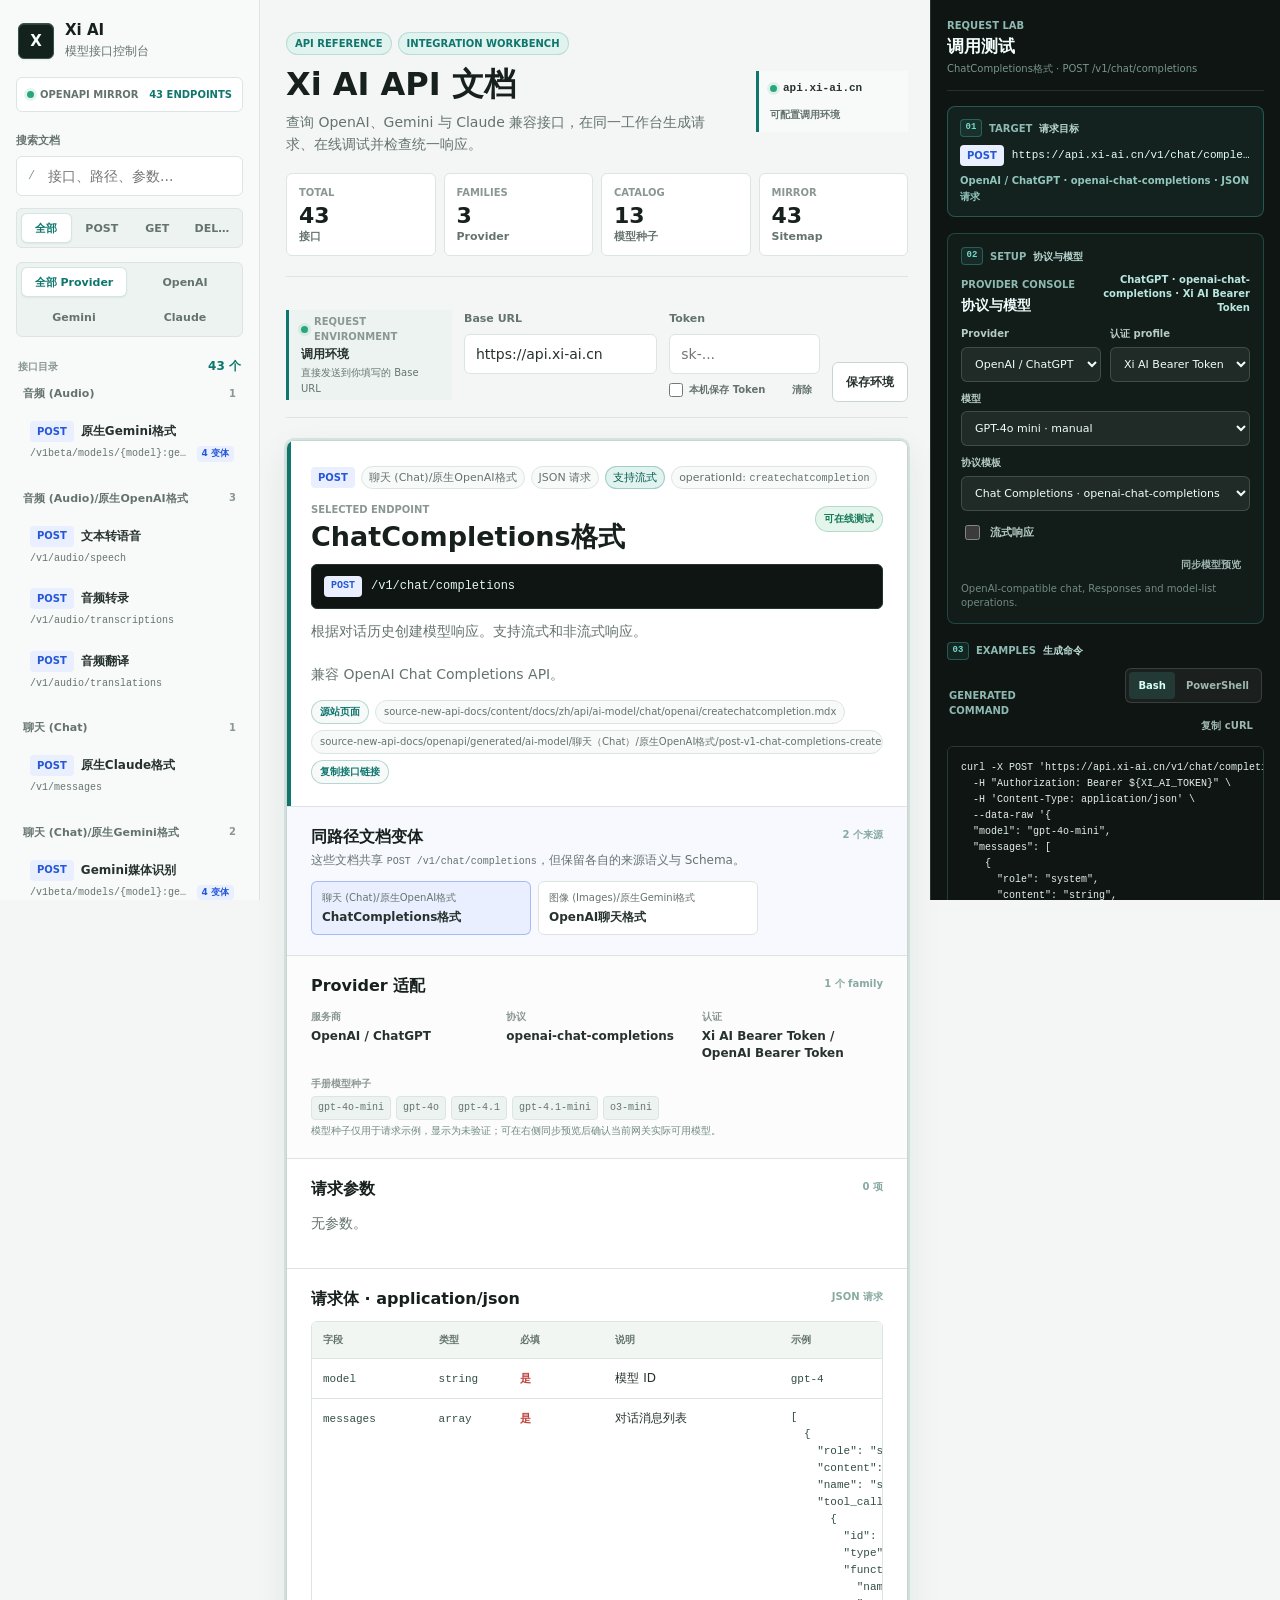
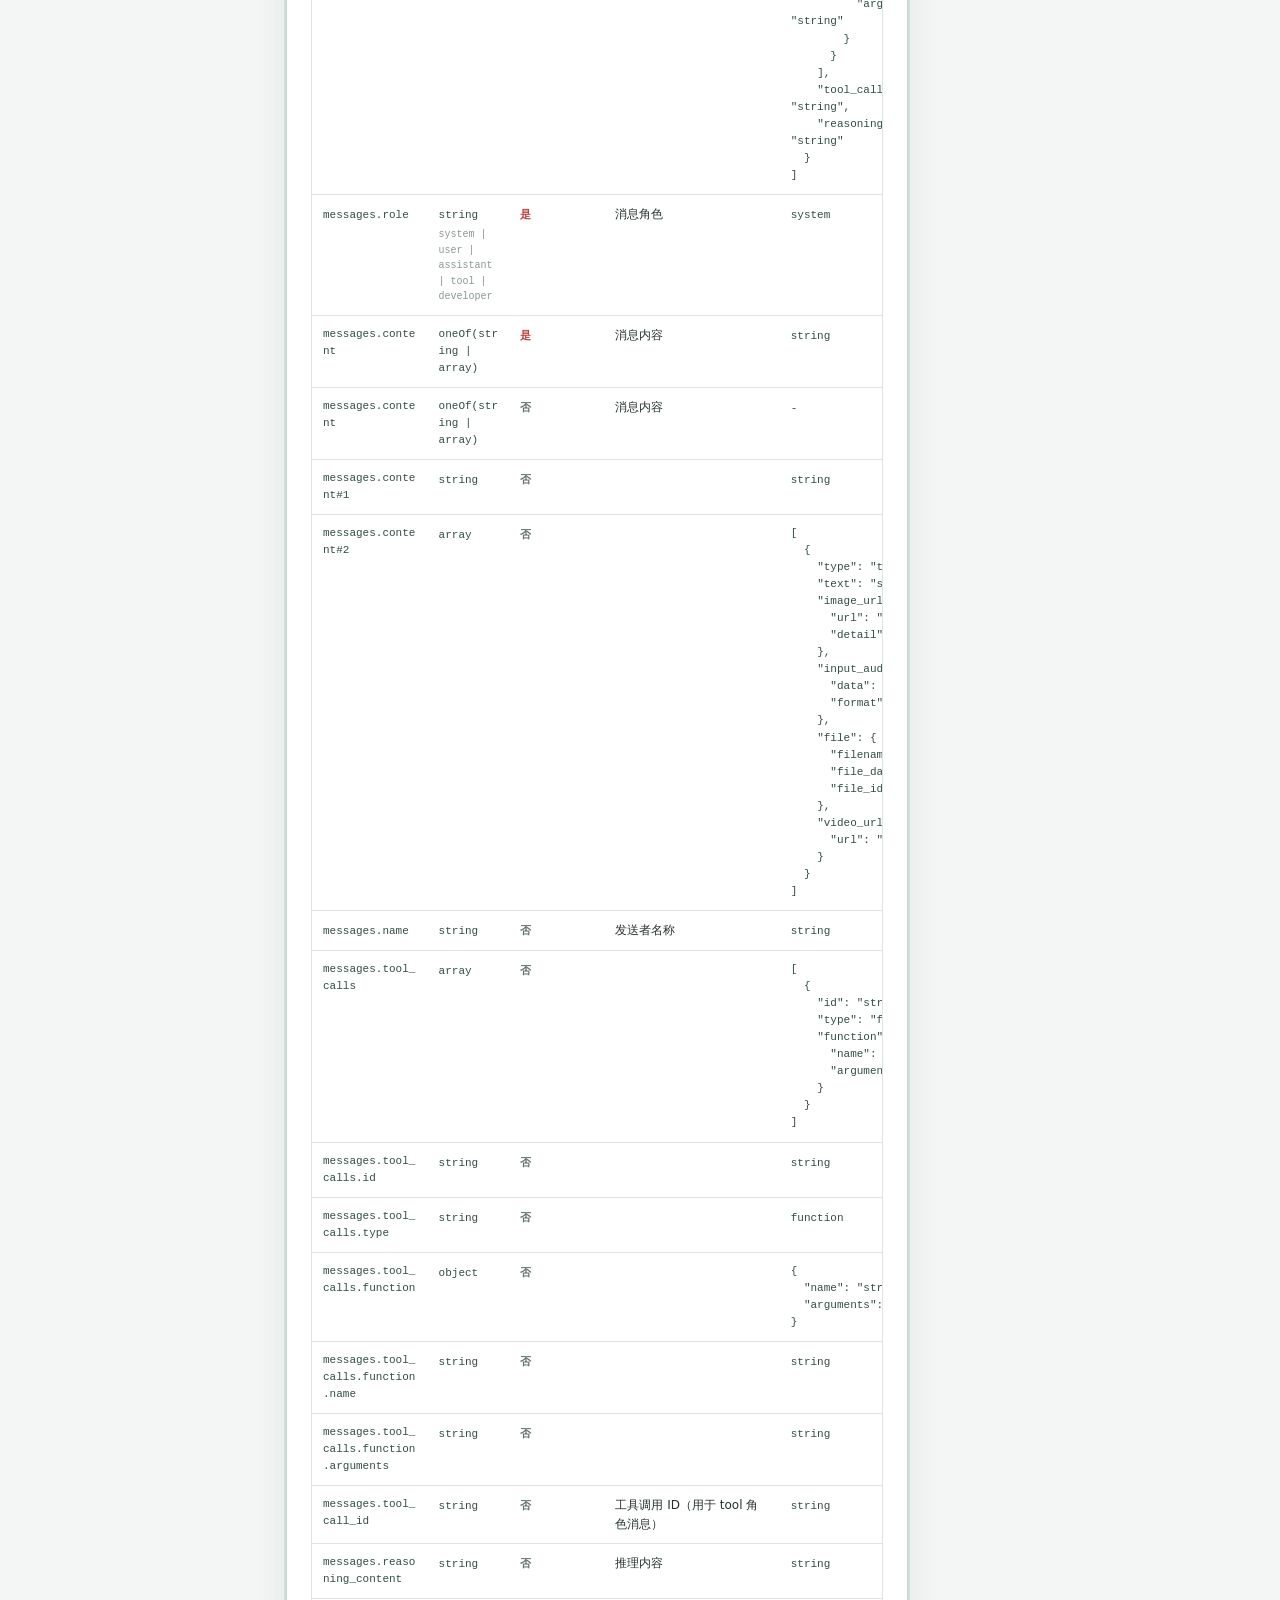
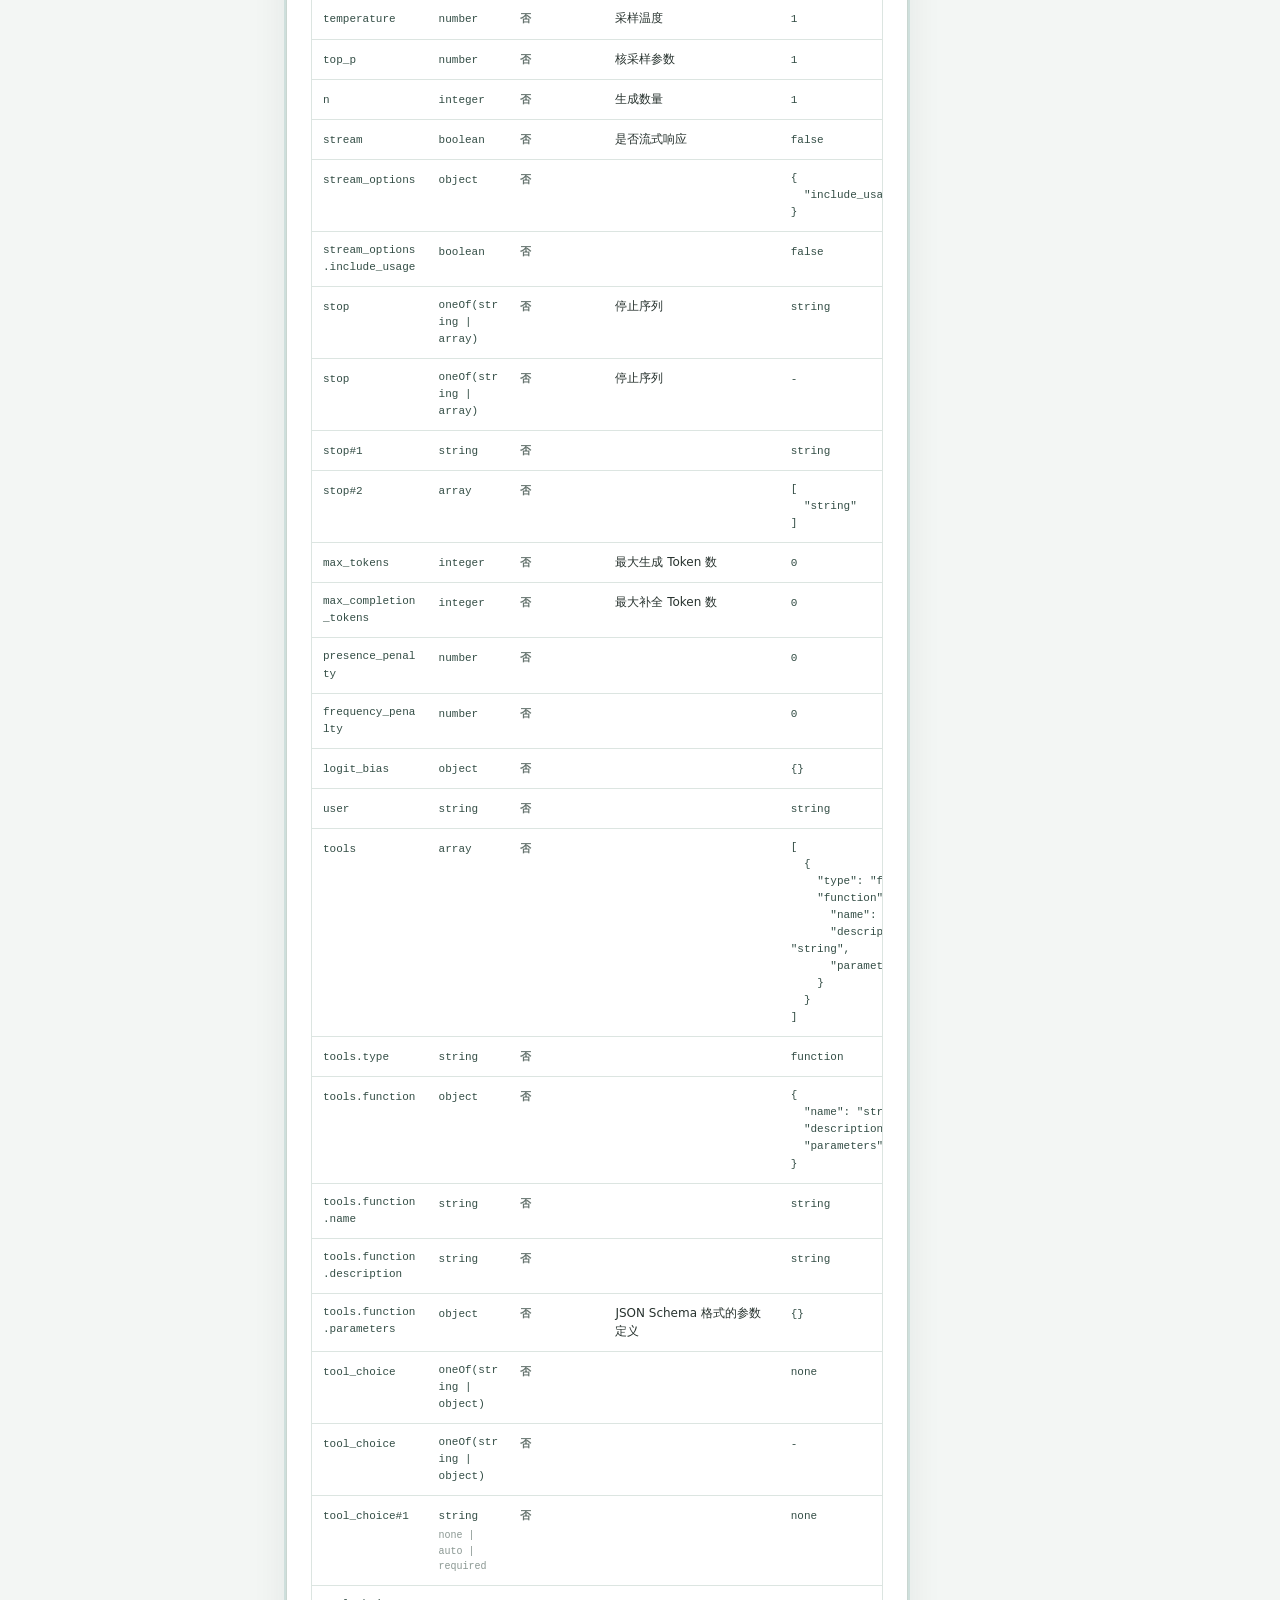
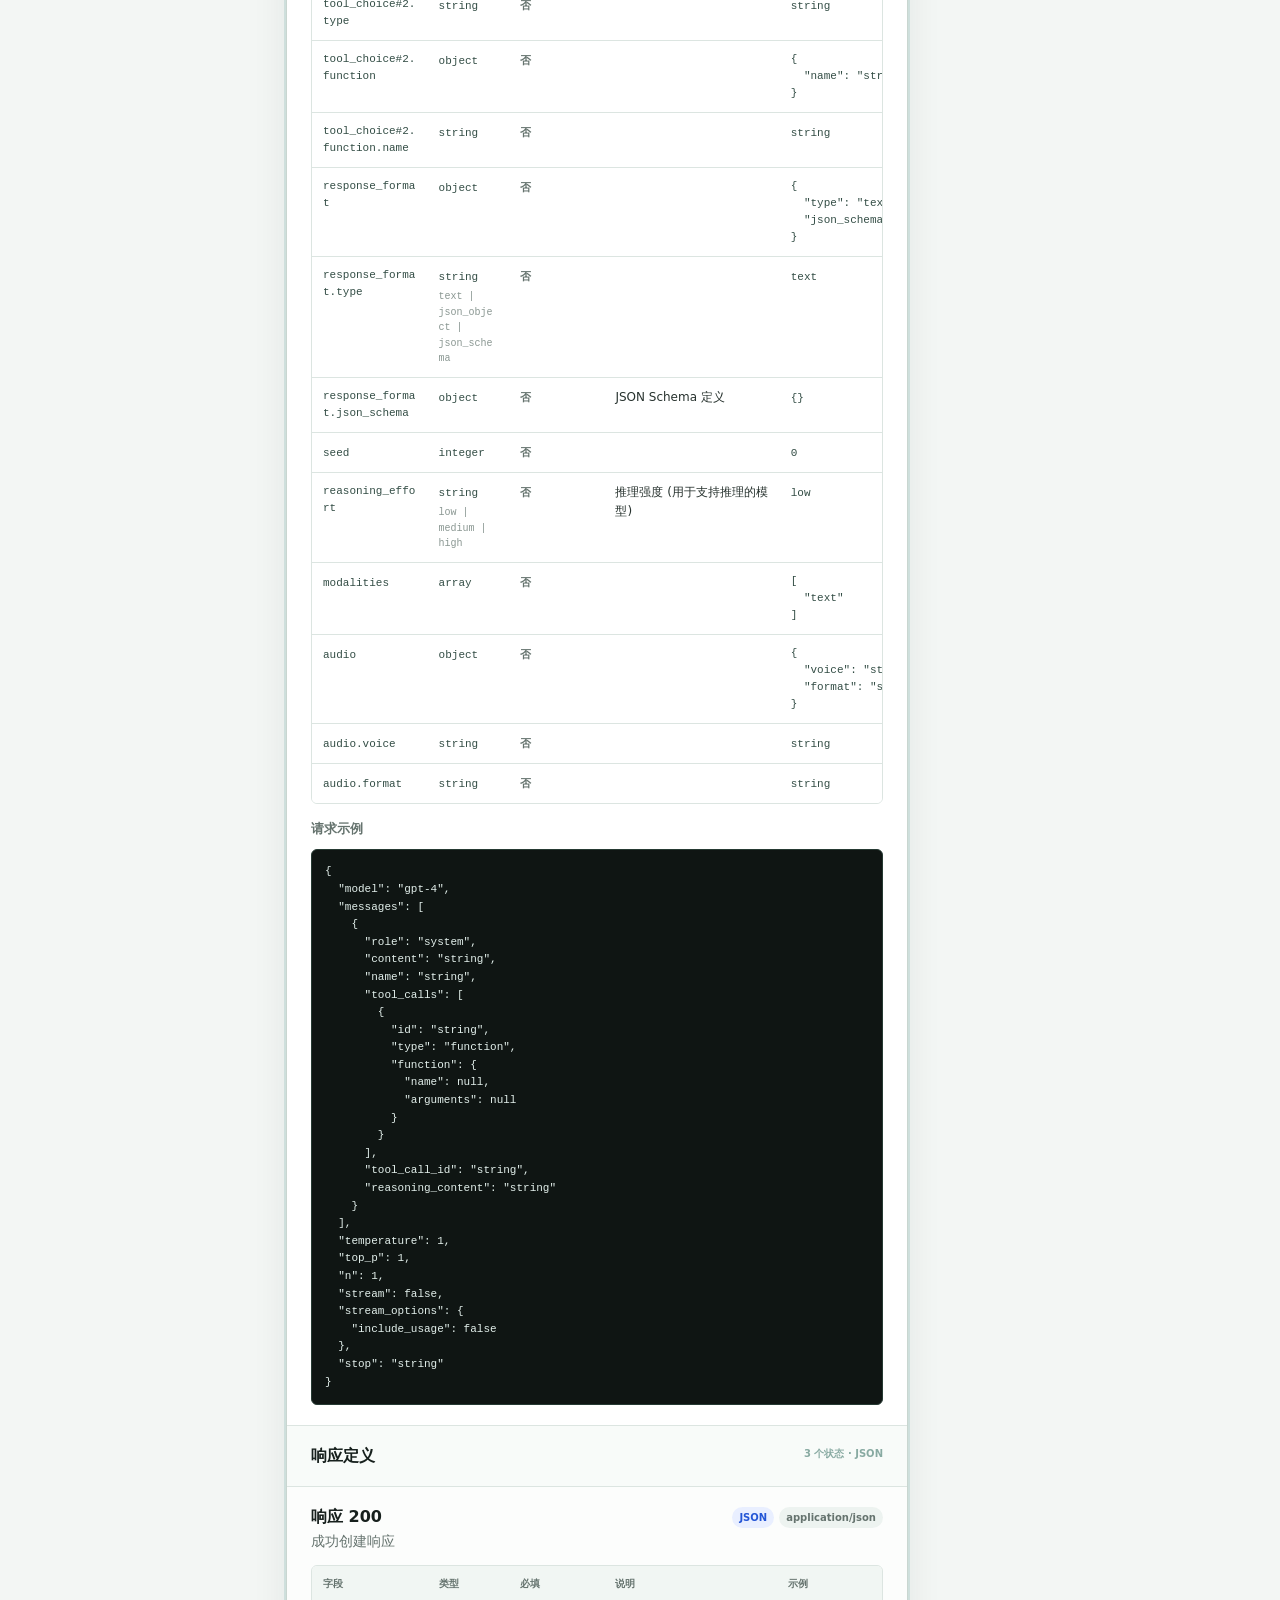
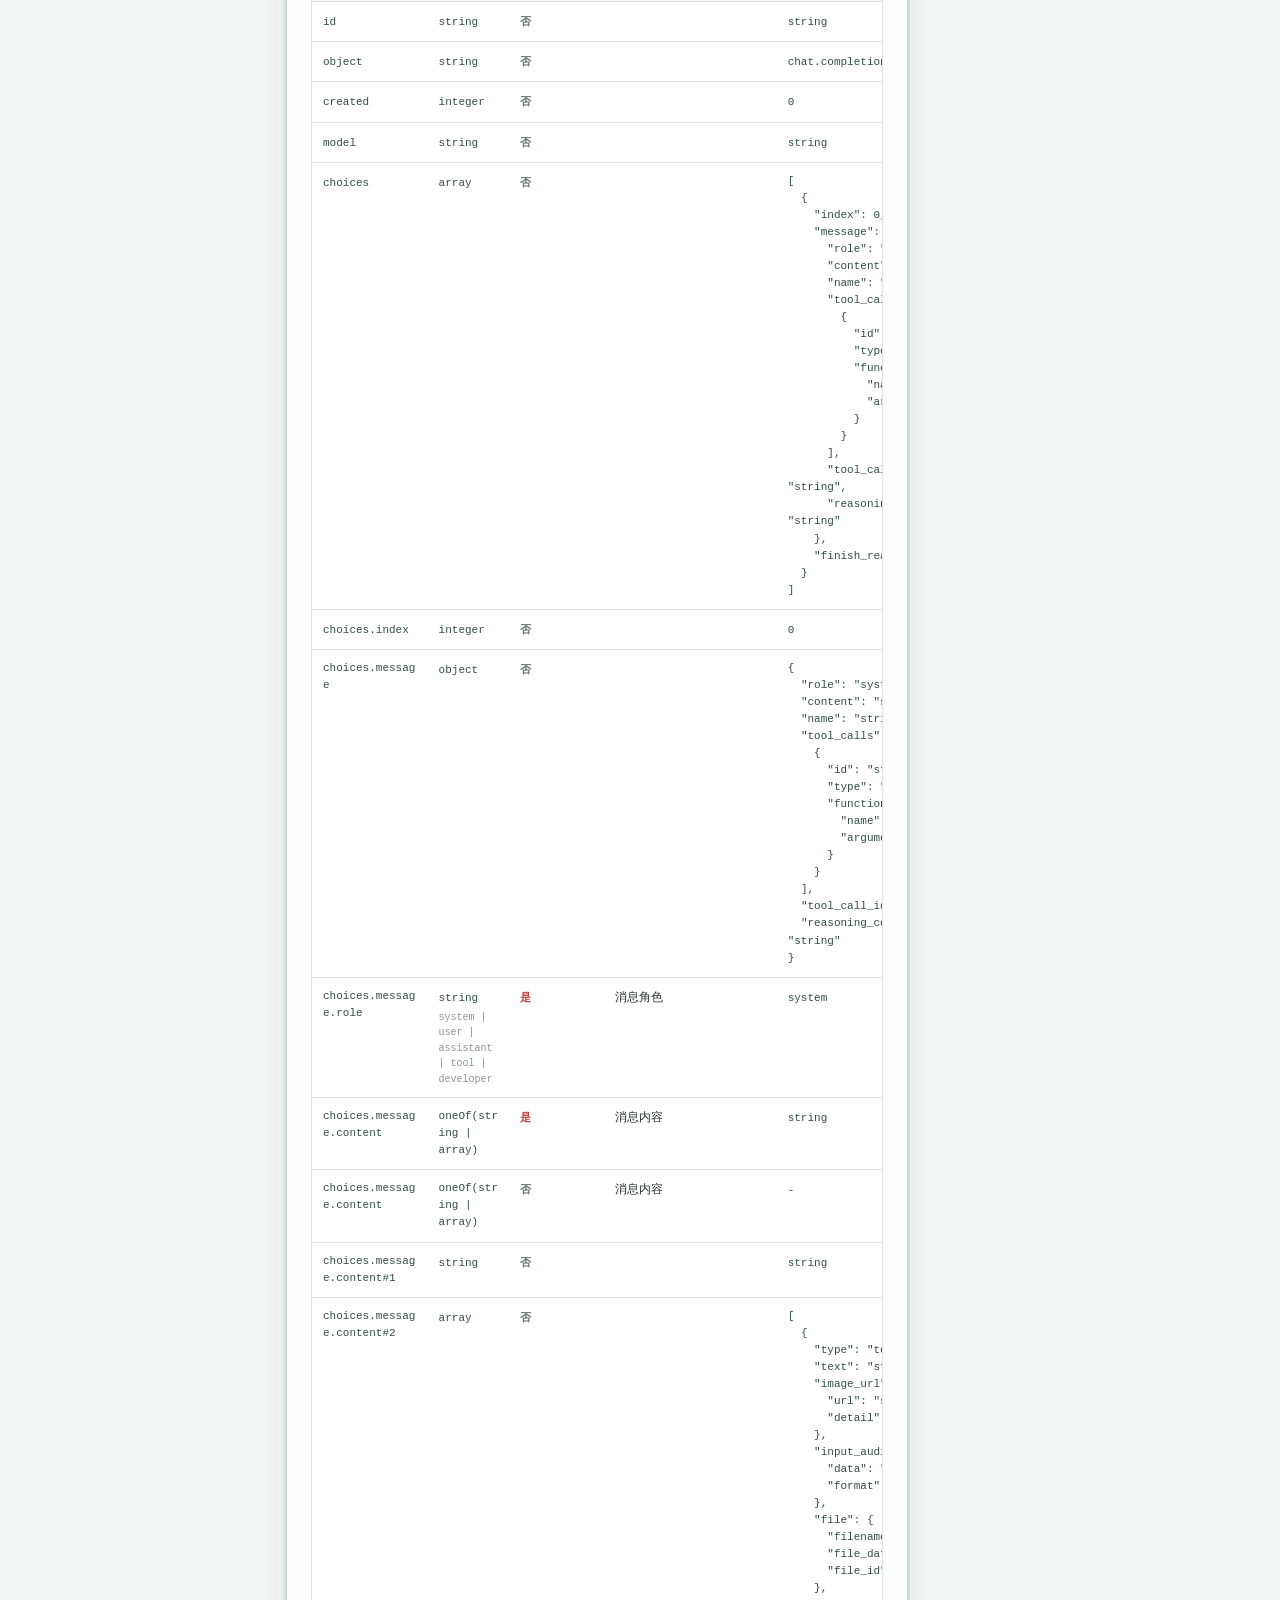
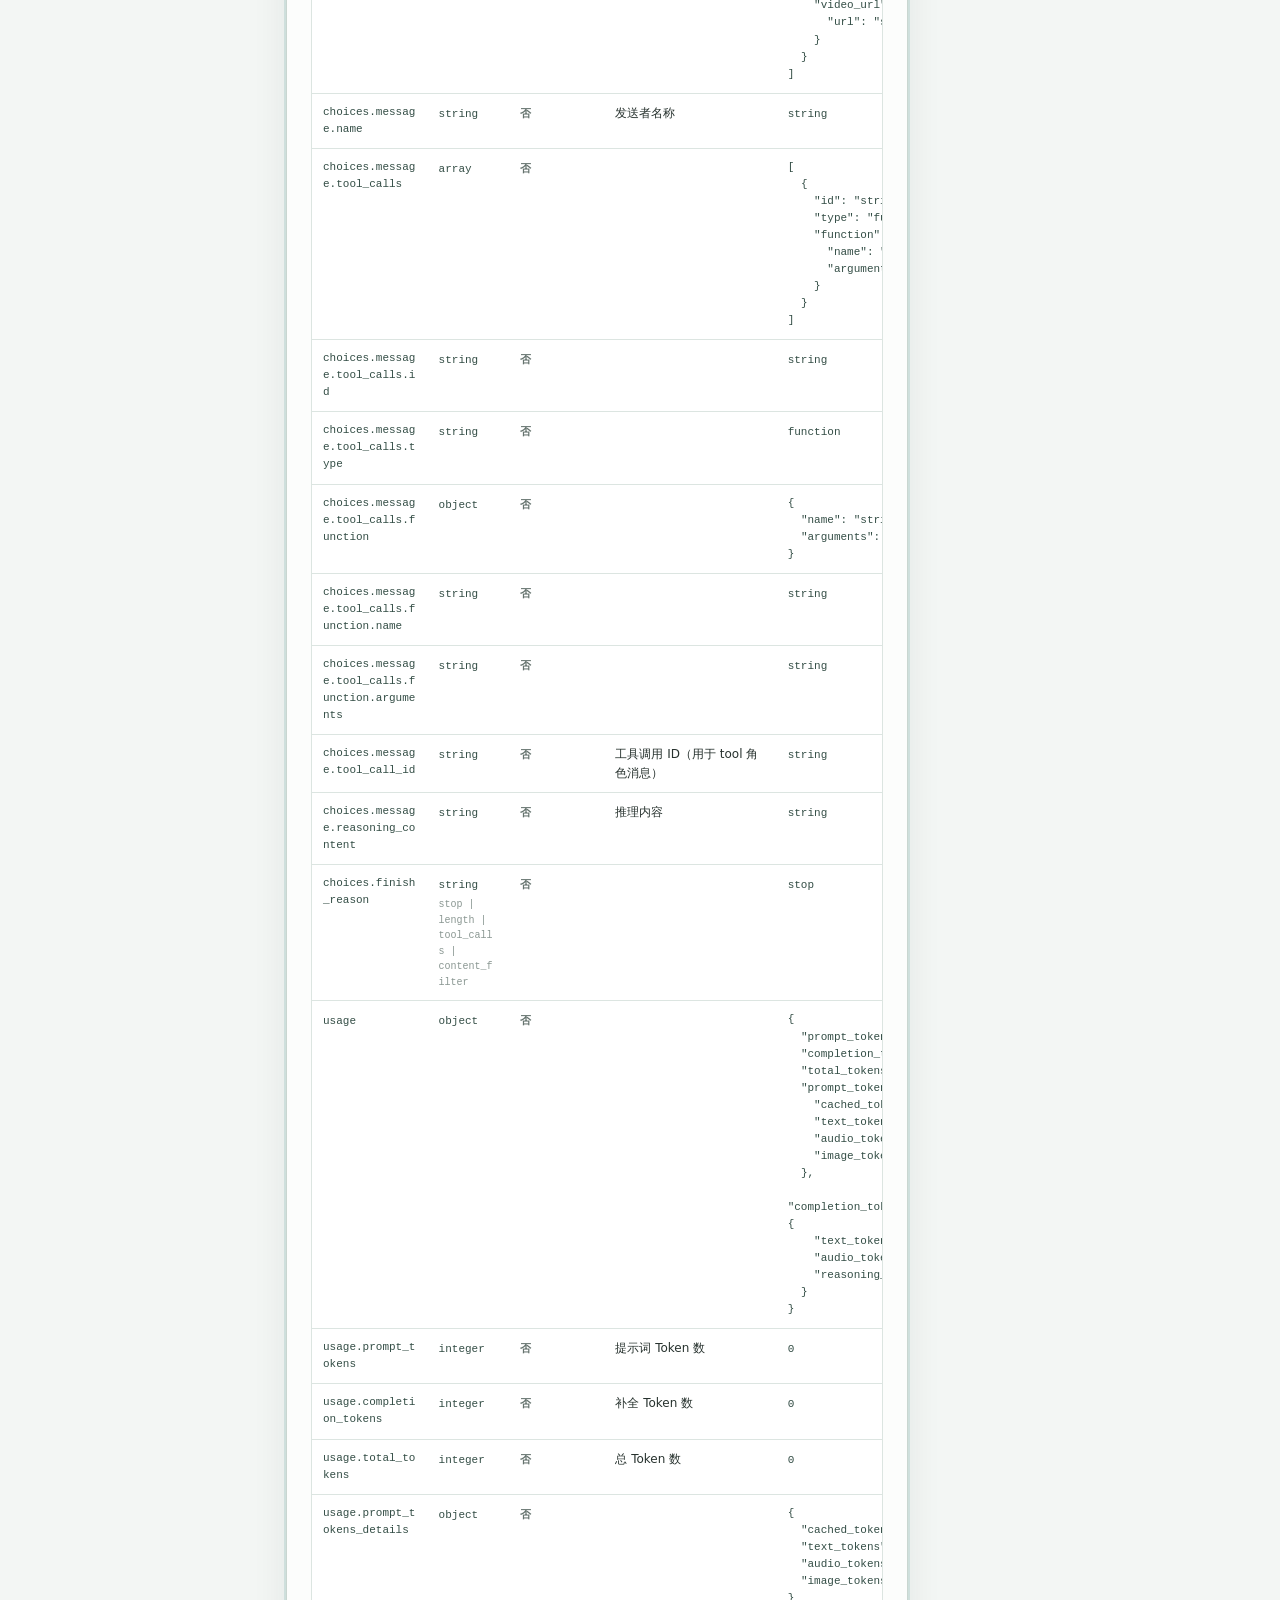
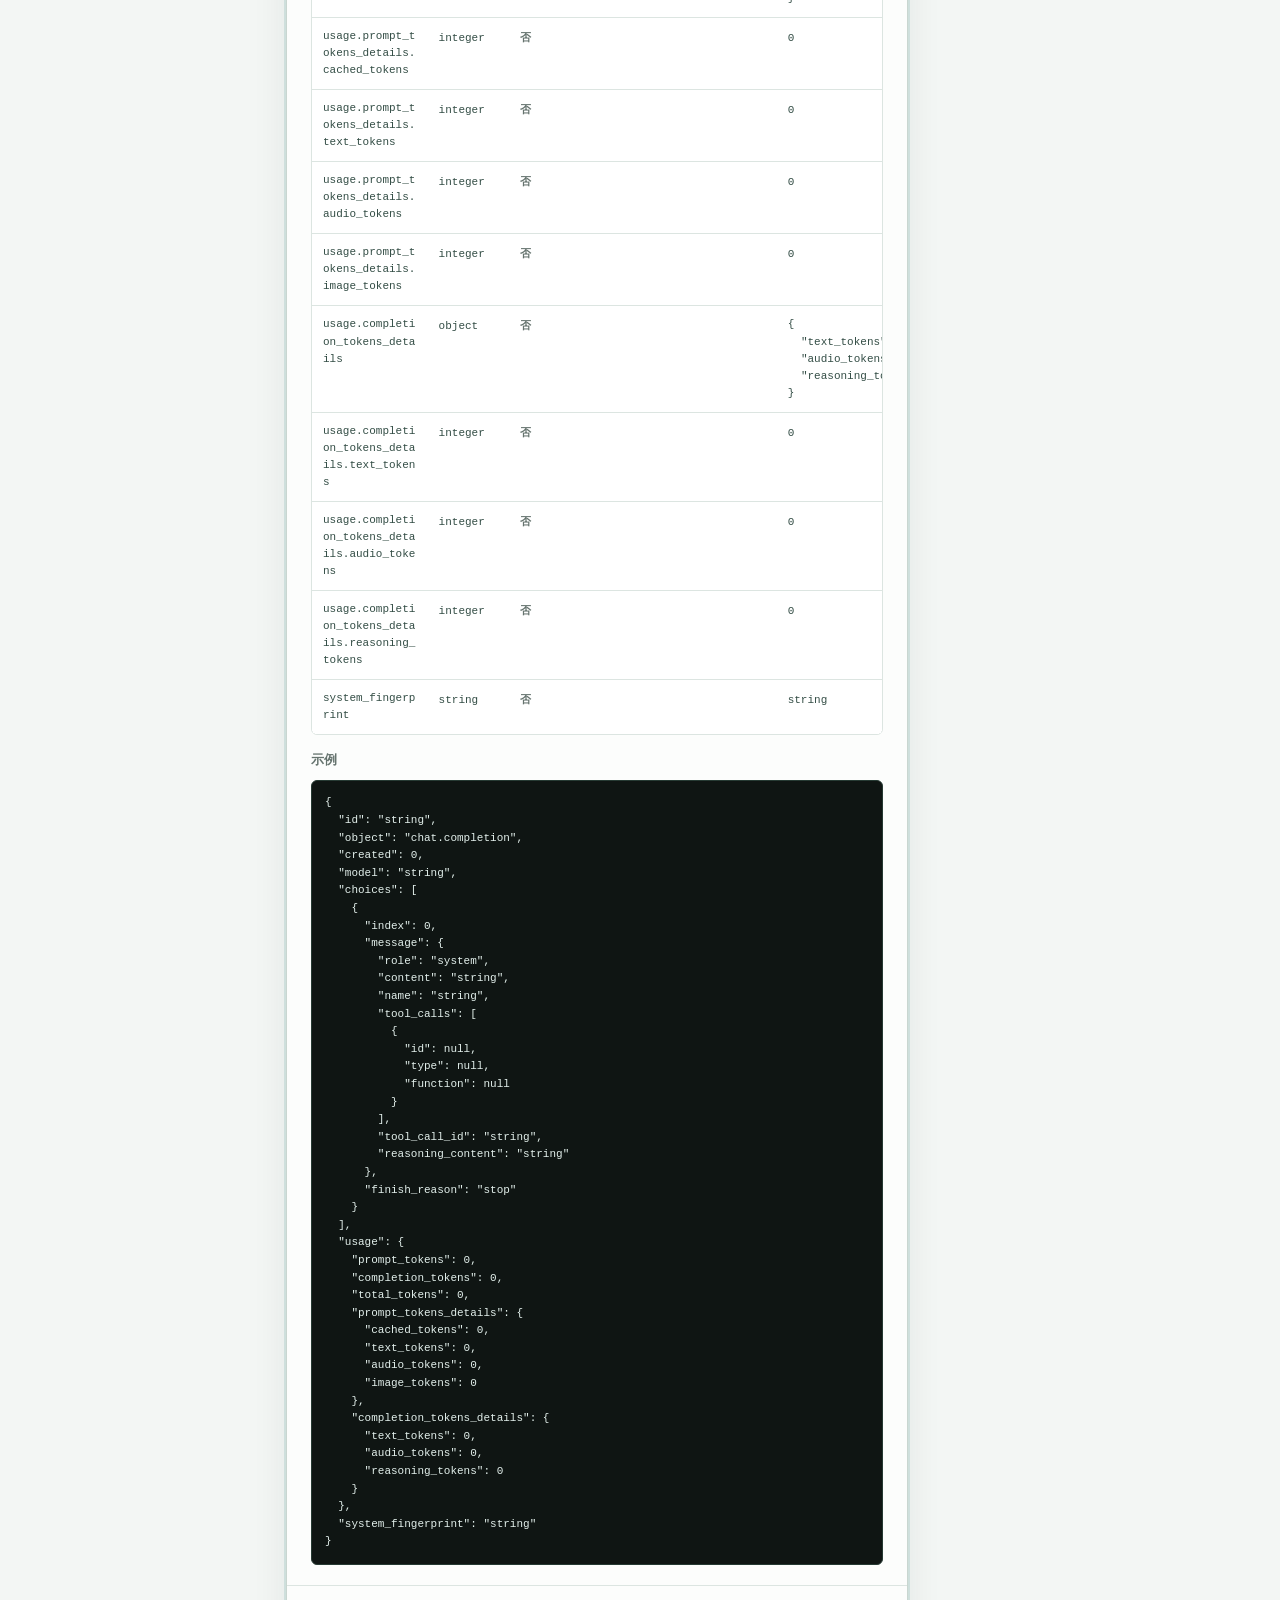
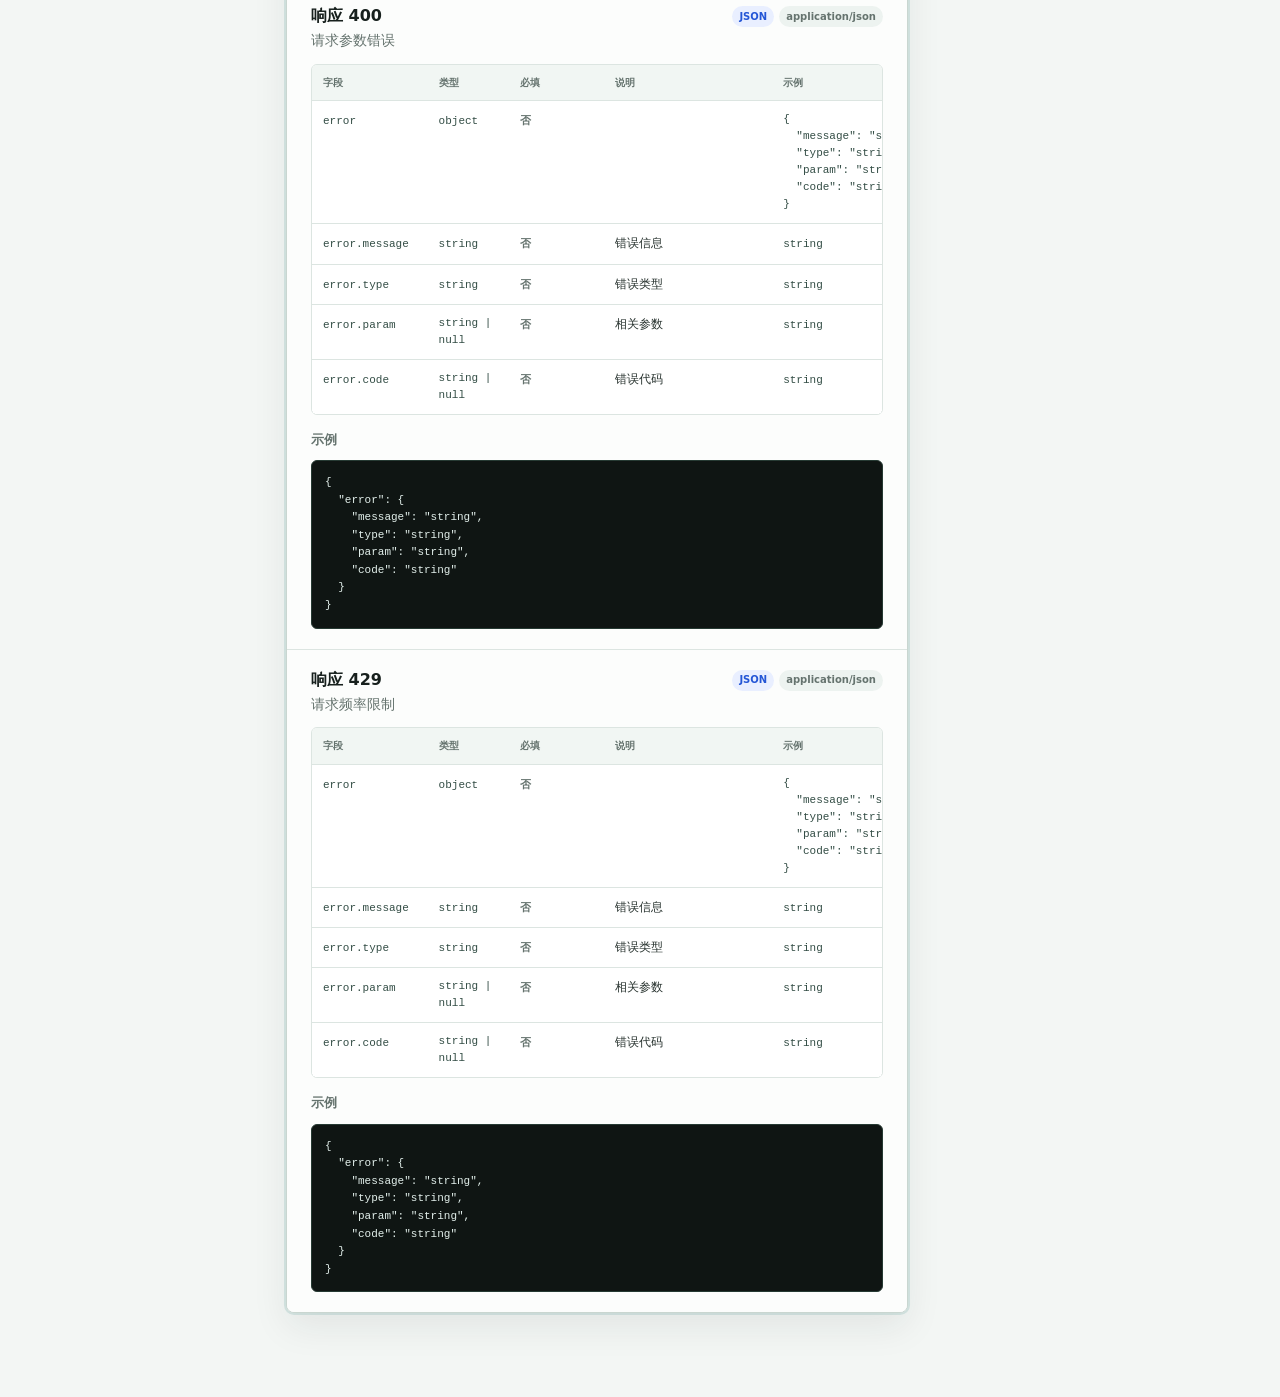
==== commit 34726d99: "feat: polish API workbench UI" ====
--- a/public/index.html
+++ b/public/index.html
@@ -19,8 +19,8 @@
           </div>
         </div>
         <div class="sidebar-status">
-          <span>OpenAPI Mirror</span>
-          <span>2026 UI</span>
+          <span><i class="status-dot" aria-hidden="true"></i>OpenAPI Mirror</span>
+          <span>43 endpoints</span>
         </div>
         <label class="search">
           <span>搜索文档</span>
@@ -58,16 +58,26 @@
               </div>
             </div>
             <p class="eyebrow"><span>API Reference</span><span>Integration Workbench</span></p>
-            <h1>Xi AI API 文档</h1>
-            <p class="lead">查询 OpenAI、Gemini 与 Claude 兼容接口，在同一工作台生成请求、在线调试并检查统一响应。</p>
+            <div class="hero-title-row">
+              <div>
+                <h1>Xi AI API 文档</h1>
+                <p class="lead">查询 OpenAI、Gemini 与 Claude 兼容接口，在同一工作台生成请求、在线调试并检查统一响应。</p>
+              </div>
+              <div class="hero-context" aria-label="文档服务状态">
+                <span class="status-dot" aria-hidden="true"></span>
+                <span>api.xi-ai.cn</span>
+                <small>可配置调用环境</small>
+              </div>
+            </div>
           </div>
           <div class="stats" id="stats"></div>
         </header>
 
         <section class="toolbar" aria-label="请求环境">
           <div class="toolbar-copy">
-            <span>Request Environment</span>
-            <strong>调用环境 · api.xi-ai.cn</strong>
+            <span class="toolbar-label"><i class="status-dot" aria-hidden="true"></i>Request Environment</span>
+            <strong>调用环境</strong>
+            <small>直接发送到你填写的 Base URL</small>
           </div>
           <div class="field">
             <label for="baseUrl">Base URL</label>
@@ -91,7 +101,11 @@
         <section id="endpointView" class="endpoint-view"></section>
         <button id="openTester" class="tester-launcher" type="button" aria-controls="requestTester" aria-expanded="false">
           <span id="launcherMethod" class="method post">POST</span>
-          <span id="launcherLabel">测试此接口</span>
+          <span class="launcher-copy">
+            <span id="launcherLabel">测试此接口</span>
+            <code id="launcherPath">/v1/chat/completions</code>
+          </span>
+          <span class="launcher-arrow" aria-hidden="true">↗</span>
         </button>
       </main>
 
@@ -100,15 +114,17 @@
       <aside id="requestTester" class="tester" aria-label="调用测试" tabindex="-1">
         <div class="tester-head">
           <div>
-            <span>Request Lab</span>
+            <span class="surface-kicker">Request Lab</span>
             <strong>调用测试</strong>
+            <small id="testerHeaderContext">当前选中接口</small>
           </div>
           <div class="tester-actions">
             <button id="closeTester" class="close-tester" type="button" title="关闭调用测试" aria-label="关闭调用测试"><span aria-hidden="true">&times;</span></button>
           </div>
         </div>
 
-        <div class="tester-target" aria-live="polite">
+        <div class="tester-target tester-flow-section" aria-live="polite">
+          <div class="flow-kicker"><span class="flow-number">01</span><span>Target</span><span>请求目标</span></div>
           <div class="target-line">
             <span id="testerMethod" class="method post">POST</span>
             <code id="testerPath">/v1/chat/completions</code>
@@ -117,7 +133,8 @@
           <span id="testerAvailability" class="target-availability" hidden>该端点仅供查阅，暂不支持在线发送。</span>
         </div>
 
-        <section class="model-console" id="modelConsole" aria-labelledby="modelConsoleTitle">
+        <section class="model-console tester-flow-section" id="modelConsole" aria-labelledby="modelConsoleTitle">
+          <div class="flow-kicker"><span class="flow-number">02</span><span>Setup</span><span>协议与模型</span></div>
           <div class="model-console-head">
             <div>
               <span>Provider Console</span>
@@ -155,7 +172,8 @@
           <div id="modelSyncPreview" class="model-sync-preview" hidden></div>
         </section>
 
-        <div class="curl-block">
+        <div class="curl-block tester-flow-section">
+          <div class="flow-kicker"><span class="flow-number">03</span><span>Examples</span><span>生成命令</span></div>
           <div class="panel-label">
             <span>Generated command</span>
             <div class="panel-actions">
@@ -169,7 +187,8 @@
           <pre id="curlBox" class="code"></pre>
         </div>
 
-        <div class="code-example-block">
+        <div class="code-example-block tester-flow-section">
+          <div class="flow-kicker"><span class="flow-number">03</span><span>Examples</span><span>代码示例</span></div>
           <div class="panel-label"><span>Code example</span><span>代码示例</span></div>
           <div class="code-toolbar">
             <div class="code-modes" role="tablist" aria-label="代码示例格式">
@@ -181,7 +200,8 @@
           <pre id="codeExampleBox" class="code" role="tabpanel" aria-labelledby="codeTabJavascript" tabindex="0"></pre>
         </div>
 
-        <form id="requestForm" class="request-form" novalidate>
+        <form id="requestForm" class="request-form tester-flow-section" novalidate>
+          <div class="flow-kicker"><span class="flow-number">04</span><span>Request</span><span>编辑请求</span></div>
           <section class="request-section" id="parameterEditor" aria-labelledby="parameterEditorTitle">
             <div class="request-section-head">
               <div>
@@ -232,13 +252,14 @@
             <p class="field-hint">文件路径仅用于生成 curl；浏览器请求使用上方选择的本地文件。</p>
           </section>
 
-          <div class="request-actions">
+          <div class="request-actions" aria-label="请求操作">
             <button id="sendRequest" class="send" type="submit">发送请求</button>
             <button id="cancelRequest" class="cancel" type="button" hidden>取消请求</button>
           </div>
         </form>
 
-        <section class="response-panel" aria-labelledby="responseTitle">
+        <section class="response-panel tester-flow-section" aria-labelledby="responseTitle">
+          <div class="flow-kicker"><span class="flow-number">05</span><span>Inspect</span><span>响应与调试</span></div>
           <div class="response-head">
             <div>
               <span>Response</span>
--- a/public/assets/styles.css
+++ b/public/assets/styles.css
@@ -1,37 +1,38 @@
 :root {
   color-scheme: light;
-  --bg: #f5f7f4;
-  --bg-2: #eef3f1;
-  --panel: rgba(255, 255, 255, 0.86);
-  --panel-solid: #ffffff;
-  --panel-soft: #f3f6f4;
-  --panel-strong: #ecf2ef;
-  --ink: #171a19;
-  --text: #202624;
-  --muted: #66736f;
-  --subtle: #89928f;
-  --line: rgba(35, 48, 45, 0.12);
-  --line-strong: rgba(35, 48, 45, 0.2);
+  --canvas: #f3f6f4;
+  --surface: #ffffff;
+  --surface-soft: #f7faf8;
+  --surface-muted: #edf3f0;
+  --ink: #17201d;
+  --text: #27322e;
+  --muted: #65736e;
+  --subtle: #8a9792;
+  --line: #dce5e1;
+  --line-strong: #c9d6d0;
   --primary: #0f766e;
-  --primary-strong: #0b5f58;
-  --primary-soft: #e3f4f1;
-  --blue: #245ef5;
+  --primary-strong: #0a5b55;
+  --primary-soft: #e1f3ef;
+  --blue: #2456d6;
   --blue-soft: #e9efff;
-  --green: #10845f;
-  --green-soft: #e5f6ed;
-  --amber: #a25d00;
-  --amber-soft: #fff4dc;
-  --red: #c2413b;
+  --green: #167a59;
+  --green-soft: #e4f5ec;
+  --amber: #9a5a00;
+  --amber-soft: #fff3d8;
+  --red: #bf403c;
   --red-soft: #fff0ee;
-  --code-bg: #111513;
-  --code-panel: #171d1a;
-  --code-text: #dcece7;
-  --shadow-sm: 0 1px 2px rgba(23, 26, 25, 0.06);
-  --shadow: 0 18px 50px rgba(26, 37, 34, 0.1);
-  --shadow-lg: 0 28px 80px rgba(26, 37, 34, 0.16);
-  --radius-lg: 8px;
-  --radius: 8px;
-  --radius-sm: 8px;
+  --code-bg: #0f1513;
+  --code-surface: #151d1a;
+  --code-text: #e3f0ec;
+  --code-muted: #93aaa3;
+  --shadow-sm: 0 1px 2px rgba(18, 34, 29, 0.06);
+  --shadow-panel: 0 14px 36px rgba(24, 43, 36, 0.08);
+  --shadow-drawer: -20px 0 52px rgba(5, 14, 11, 0.34);
+  --radius-surface: 8px;
+  --radius-control: 6px;
+  --radius-pill: 999px;
+  --focus-light: 0 0 0 3px rgba(15, 118, 110, 0.18);
+  --focus-dark: 0 0 0 3px rgba(83, 224, 204, 0.2);
   --mono: "SFMono-Regular", "Cascadia Code", Consolas, "Liberation Mono", Menlo, monospace;
   --sans: Inter, ui-sans-serif, system-ui, -apple-system, BlinkMacSystemFont, "Segoe UI", "Microsoft YaHei", sans-serif;
 }
@@ -47,19 +48,21 @@
 body {
   min-width: 320px;
   margin: 0;
-  background: var(--bg);
+  overflow-x: hidden;
+  background: var(--canvas);
   color: var(--text);
   font-family: var(--sans);
   font-size: 14px;
   line-height: 1.55;
 }
 
-body::before {
-  display: none;
+body.tester-open {
+  overflow: hidden;
 }
 
 button,
 input,
+select,
 textarea {
   font: inherit;
 }
@@ -70,2106 +73,24 @@
 
 button:focus-visible,
 input:focus-visible,
+select:focus-visible,
 textarea:focus-visible,
-a:focus-visible,
-select:focus-visible {
-  outline: 3px solid rgba(15, 118, 110, 0.22);
+a:focus-visible {
+  outline: 3px solid rgba(15, 118, 110, 0.3);
   outline-offset: 2px;
 }
 
-#app {
-  display: grid;
-  grid-template-columns: 304px minmax(0, 1fr) 220px;
-  min-height: 100vh;
-}
-
-.sidebar,
-.tester {
-  position: sticky;
-  top: 0;
-  height: 100vh;
-  overflow: auto;
-  border-color: var(--line);
-  background: rgba(255, 255, 255, 0.72);
-  backdrop-filter: blur(24px) saturate(1.25);
-  isolation: isolate;
-}
-
-.sidebar {
-  border-right: 1px solid var(--line);
-  padding: 18px 14px 20px;
-}
-
-.tester {
-  border-left: 1px solid rgba(255, 255, 255, 0.12);
-  background: var(--code-bg);
-  color: var(--code-text);
-  padding: 18px 18px 20px;
-}
-
-.brand {
-  display: flex;
-  align-items: center;
-  gap: 11px;
-  padding: 6px 4px 14px;
-}
-
-.brand-mark {
-  display: grid;
-  width: 36px;
-  height: 36px;
-  place-items: center;
-  border: 1px solid rgba(255, 255, 255, 0.26);
-  border-radius: var(--radius-sm);
-  background:
-    linear-gradient(135deg, #101513, #243b36 52%, #0f766e),
-    #111827;
-  box-shadow: var(--shadow-sm);
-  color: white;
-  font-weight: 800;
-  letter-spacing: 0;
-}
-
-.brand strong,
-.brand span {
-  display: block;
-}
-
-.brand strong {
-  color: var(--ink);
-  font-size: 15px;
-  line-height: 1.15;
-}
-
-.brand span {
-  margin-top: 2px;
-  color: var(--muted);
-  font-size: 12px;
-}
-
-.sidebar-status {
-  display: flex;
-  justify-content: space-between;
-  gap: 8px;
-  margin: 2px 4px 16px;
-  padding: 9px;
-  border: 1px solid var(--line);
-  border-radius: var(--radius);
-  background: rgba(255, 255, 255, 0.58);
-  color: var(--muted);
-  font-size: 11px;
-  font-weight: 700;
-  text-transform: uppercase;
-}
-
-.sidebar-status span:last-child {
-  color: var(--primary);
-}
-
-.search {
-  display: block;
-  margin: 0 4px;
-}
-
-.search span:first-child,
-.field label,
-.request-panel label {
-  display: block;
-  margin-bottom: 7px;
-  color: var(--muted);
-  font-size: 12px;
-  font-weight: 750;
-}
-
-.search-box {
-  position: relative;
-  display: block;
-}
-
-.search-box::before {
-  position: absolute;
-  top: 50%;
-  left: 11px;
-  color: var(--subtle);
-  content: "/";
-  font-family: var(--mono);
-  font-size: 13px;
-  transform: translateY(-50%);
-}
-
-input,
-textarea {
-  width: 100%;
-  border: 1px solid var(--line);
-  border-radius: var(--radius-sm);
-  background: rgba(255, 255, 255, 0.88);
-  color: var(--text);
-  outline: none;
-  transition: border-color 160ms ease, box-shadow 160ms ease, background 160ms ease;
-}
-
-input {
-  height: 40px;
-  padding: 0 12px;
-}
-
-.search input {
-  padding-left: 31px;
-  background: rgba(255, 255, 255, 0.78);
-  box-shadow: inset 0 1px 0 rgba(255, 255, 255, 0.8);
-}
-
-textarea {
-  min-height: 230px;
-  padding: 12px;
-  resize: vertical;
-  background: #101513;
-  border-color: rgba(255, 255, 255, 0.1);
-  color: var(--code-text);
-  font-family: var(--mono);
-  font-size: 12px;
-  line-height: 1.55;
-}
-
-input:hover,
-textarea:hover {
-  border-color: var(--line-strong);
-}
-
-input:focus,
-textarea:focus {
-  border-color: rgba(15, 118, 110, 0.7);
-  background: #fff;
-  box-shadow: 0 0 0 4px rgba(15, 118, 110, 0.12);
-}
-
-.tester textarea:focus {
-  background: #111513;
-  box-shadow: 0 0 0 4px rgba(51, 191, 173, 0.16);
-}
-
-.filters {
-  display: grid;
-  grid-template-columns: repeat(4, 1fr);
-  gap: 6px;
-  margin: 12px 4px 18px;
-  padding: 4px;
-  border: 1px solid var(--line);
-  border-radius: var(--radius);
-  background: rgba(236, 242, 239, 0.72);
-}
-
-.filter,
-.icon-button {
-  border: 1px solid transparent;
-  border-radius: var(--radius-sm);
-  background: transparent;
-  color: var(--muted);
-  transition: background 150ms ease, color 150ms ease, border-color 150ms ease, transform 150ms ease;
-}
-
-.filter {
-  height: 30px;
-  font-size: 12px;
-  font-weight: 750;
-}
-
-.filter:hover,
-.filter.active {
-  background: var(--panel-solid);
-  color: var(--primary);
-  box-shadow: var(--shadow-sm);
-}
-
-.nav-heading {
-  display: flex;
-  align-items: center;
-  justify-content: space-between;
-  margin: 6px 6px 8px;
-  color: var(--subtle);
-  font-size: 11px;
-  font-weight: 800;
-  letter-spacing: 0;
-  text-transform: uppercase;
-}
-
-.nav-heading strong {
-  color: var(--primary);
-  font-size: 12px;
-  text-transform: none;
-}
-
-.nav-group {
-  margin: 14px 0;
-}
-
-.nav-group-title {
-  display: flex;
-  align-items: center;
-  justify-content: space-between;
-  padding: 0 8px 7px;
-  color: var(--muted);
-  font-size: 12px;
-  font-weight: 780;
-}
-
-.nav-group-title strong {
-  color: var(--subtle);
-  font-size: 11px;
-}
-
-.nav-link {
-  position: relative;
-  display: block;
-  width: 100%;
-  margin: 3px 0;
-  padding: 10px 9px 10px 12px;
-  border: 1px solid transparent;
-  border-radius: var(--radius);
-  background: transparent;
-  color: var(--text);
-  text-align: left;
-  transition: background 150ms ease, border-color 150ms ease, transform 150ms ease;
-}
-
-.nav-link::before {
-  position: absolute;
-  top: 10px;
-  bottom: 10px;
-  left: 4px;
-  width: 3px;
-  border-radius: 3px;
-  background: transparent;
-  content: "";
-}
-
-.nav-link:hover {
-  background: rgba(255, 255, 255, 0.58);
-  border-color: rgba(35, 48, 45, 0.08);
-}
-
-.nav-link.active {
-  background: rgba(255, 255, 255, 0.9);
-  border-color: rgba(15, 118, 110, 0.18);
-  box-shadow: var(--shadow-sm);
-}
-
-.nav-link.active::before {
-  background: var(--primary);
-}
-
-.nav-title {
-  display: flex;
-  align-items: center;
-  gap: 7px;
-  min-width: 0;
-  font-weight: 720;
-}
-
-.nav-title span:last-child {
-  overflow: hidden;
-  text-overflow: ellipsis;
-  white-space: nowrap;
-}
-
-.nav-path {
-  display: block;
-  margin-top: 3px;
-  overflow: hidden;
-  color: var(--muted);
-  font-family: var(--mono);
-  font-size: 11px;
-  text-overflow: ellipsis;
-  white-space: nowrap;
-}
-
-.method {
-  display: inline-flex;
-  flex: 0 0 auto;
-  align-items: center;
-  height: 21px;
-  padding: 0 7px;
-  border-radius: var(--radius-sm);
-  background: var(--blue-soft);
-  color: var(--blue);
-  font-size: 11px;
-  font-weight: 820;
-  letter-spacing: 0;
-}
-
-.method.get {
-  background: var(--green-soft);
-  color: var(--green);
-}
-
-.method.post {
-  background: var(--blue-soft);
-  color: var(--blue);
-}
-
-.method.delete {
-  background: var(--red-soft);
-  color: var(--red);
-}
-
-.main {
-  min-width: 0;
-  padding: 34px 22px 80px 38px;
-}
-
-.hero {
-  position: relative;
-  isolation: isolate;
-  display: grid;
-  grid-template-columns: minmax(0, 1fr);
-  gap: 16px;
-  align-items: stretch;
-  padding: 4px 0 2px;
-  border: 0;
-  border-radius: 0;
-  background: transparent;
-  box-shadow: none;
-  overflow: hidden;
-}
-
-.hero::before,
-.toolbar::before,
-.endpoint-card::before {
-  display: none;
-}
-
-.hero-copy {
-  display: flex;
-  min-width: 0;
-  flex-direction: column;
-  justify-content: center;
-}
-
-.mobile-hero-brand {
-  display: none;
-}
-
-.eyebrow {
-  display: flex;
-  flex-wrap: wrap;
-  gap: 8px;
-  margin: 0 0 12px;
-}
-
-.eyebrow span {
-  display: inline-flex;
-  align-items: center;
-  min-height: 24px;
-  padding: 0 9px;
-  border: 1px solid rgba(15, 118, 110, 0.16);
-  border-radius: 999px;
-  background: var(--primary-soft);
-  color: var(--primary);
-  font-size: 11px;
-  font-weight: 820;
-  text-transform: uppercase;
-}
-
-h1 {
-  max-width: 760px;
-  margin: 0;
-  color: var(--ink);
-  font-size: 30px;
-  line-height: 1.12;
-  letter-spacing: 0;
-}
-
-.lead {
-  max-width: 820px;
-  margin: 8px 0 0;
-  color: var(--muted);
-  font-size: 15px;
-}
-
-.stats {
-  display: grid;
-  grid-template-columns: repeat(4, minmax(0, 1fr));
-  gap: 10px;
-}
-
-.stat {
-  min-width: 0;
-  padding: 10px 12px;
-  border: 1px solid var(--line);
-  border-radius: var(--radius);
-  background: var(--panel-solid);
-}
-
-.stat span,
-.stat small {
-  display: block;
-  color: var(--subtle);
-  font-size: 11px;
-  font-weight: 750;
-  text-transform: uppercase;
-}
-
-.stat strong {
-  display: block;
-  margin: 5px 0 2px;
-  color: var(--ink);
-  font-size: 22px;
-  line-height: 1;
-}
-
-.stat small {
-  color: var(--muted);
-  text-transform: none;
-}
-
-.toolbar {
-  position: relative;
-  isolation: isolate;
-  display: grid;
-  grid-template-columns: 160px minmax(190px, 1fr) minmax(160px, 0.72fr) auto;
-  gap: 12px;
-  align-items: start;
-  margin: 16px 0;
-  padding: 14px;
-  border: 1px solid var(--line);
-  border-right: 0;
-  border-left: 0;
-  border-radius: 0;
-  background: rgba(255, 255, 255, 0.64);
-  box-shadow: none;
-  overflow: hidden;
-}
-
-.toolbar-copy {
-  align-self: stretch;
-  display: flex;
-  min-height: 40px;
-  flex-direction: column;
-  justify-content: center;
-  padding: 0 12px;
-  border-left: 3px solid var(--primary);
-  border-radius: var(--radius-sm);
-  background: var(--panel-soft);
-}
-
-.toolbar-copy span {
-  color: var(--subtle);
-  font-size: 11px;
-  font-weight: 800;
-  text-transform: uppercase;
-}
-
-.toolbar-copy strong {
-  color: var(--text);
-  font-size: 13px;
-}
-
-.icon-button {
-  height: 40px;
-  padding: 0 14px;
-  border-color: var(--line);
-  background: rgba(255, 255, 255, 0.74);
-  color: var(--text);
-  font-weight: 780;
-  white-space: nowrap;
-}
-
-.icon-button:hover {
-  border-color: rgba(15, 118, 110, 0.28);
-  background: var(--primary-soft);
-  color: var(--primary);
-}
-
-.endpoint-view {
-  min-width: 0;
-}
-
-.endpoint-card {
-  position: relative;
-  isolation: isolate;
-  overflow: hidden;
-  margin-bottom: 18px;
-  border: 1px solid var(--line);
-  border-radius: var(--radius);
-  background: rgba(255, 255, 255, 0.9);
-  box-shadow: var(--shadow-lg);
-}
-
-.endpoint-card.selected {
-  outline: 1px solid rgba(15, 118, 110, 0.18);
-}
-
-.endpoint-head {
-  padding: 24px;
-  border-bottom: 1px solid var(--line);
-  background:
-    linear-gradient(180deg, rgba(255, 255, 255, 0.9), rgba(243, 246, 244, 0.7)),
-    var(--panel-solid);
-}
-
-.endpoint-kicker {
-  display: flex;
-  flex-wrap: wrap;
-  gap: 8px;
-  align-items: center;
-  color: var(--muted);
-  font-size: 12px;
-}
-
-.endpoint-kicker > span:not(.method) {
-  min-height: 23px;
-  padding: 2px 8px;
-  border: 1px solid var(--line);
-  border-radius: 999px;
-  background: rgba(255, 255, 255, 0.72);
-}
-
-.endpoint-kicker code {
-  font-family: var(--mono);
-  font-size: 11px;
-}
-
-.endpoint-head h2 {
-  margin: 12px 0 10px;
-  color: var(--ink);
-  font-size: 25px;
-  line-height: 1.2;
-  letter-spacing: 0;
-}
-
-.pathline {
-  display: flex;
-  gap: 10px;
-  align-items: center;
-  min-width: 0;
-  padding: 12px;
-  border: 1px solid rgba(17, 21, 19, 0.12);
-  border-radius: var(--radius);
-  background: #111513;
-  color: #d8ebe5;
-  box-shadow: inset 0 1px 0 rgba(255, 255, 255, 0.06);
-  font-family: var(--mono);
-  font-size: 13px;
-}
-
-.pathline code {
-  overflow: auto;
-  white-space: nowrap;
-}
-
-.description {
-  margin: 13px 0 0;
-  color: var(--muted);
-  white-space: pre-line;
-}
-
-.section {
-  padding: 22px 24px;
-  border-top: 1px solid var(--line);
-}
-
-.section:first-of-type {
-  border-top: 0;
-}
-
-.section h3 {
-  margin: 0 0 12px;
-  color: var(--ink);
-  font-size: 16px;
-  letter-spacing: 0;
-}
-
-.empty,
-.empty-state {
-  color: var(--muted);
-}
-
-.empty-state {
-  margin: 10px 6px;
-  padding: 14px;
-  border: 1px dashed var(--line-strong);
-  border-radius: var(--radius);
-  background: rgba(255, 255, 255, 0.62);
-  font-size: 13px;
-}
-
-.table-wrap {
-  overflow: auto;
-  border: 1px solid var(--line);
-  border-radius: var(--radius);
-  background: var(--panel-solid);
-}
-
-table {
-  width: 100%;
-  min-width: 720px;
-  border-collapse: collapse;
-  background: white;
-}
-
-th,
-td {
-  padding: 11px 12px;
-  border-bottom: 1px solid var(--line);
-  text-align: left;
-  vertical-align: top;
-}
-
-th {
-  position: sticky;
-  top: 0;
-  z-index: 1;
-  background: #f4f7f5;
-  color: var(--muted);
-  font-size: 12px;
-  font-weight: 800;
-}
-
-tr:last-child td {
-  border-bottom: 0;
-}
-
-tbody tr:hover {
-  background: rgba(15, 118, 110, 0.035);
-}
-
-td code {
-  font-family: var(--mono);
-  font-size: 12px;
-}
-
-.table-chip {
-  display: inline-flex;
-  align-items: center;
-  min-height: 22px;
-  padding: 0 8px;
-  border-radius: 999px;
-  background: var(--panel-soft);
-  color: var(--muted);
-  font-size: 12px;
-  font-weight: 700;
-}
-
-.required {
-  display: inline-flex;
-  color: var(--red);
-  font-size: 12px;
-  font-weight: 800;
-}
-
-.optional {
-  display: inline-flex;
-  color: var(--muted);
-  font-size: 12px;
-  font-weight: 700;
-}
-
-.schema-tabs {
-  display: flex;
-  flex-wrap: wrap;
-  gap: 8px;
-  margin-bottom: 12px;
-}
-
-.schema-pill {
-  border: 1px solid var(--line);
-  border-radius: 999px;
-  background: white;
-  color: var(--muted);
-  padding: 6px 10px;
-  font-size: 12px;
-}
-
-.schema-pill.active {
-  border-color: var(--primary);
-  color: var(--primary);
-  background: var(--primary-soft);
-}
-
-.code {
-  overflow: auto;
-  margin: 0;
-  border: 1px solid rgba(255, 255, 255, 0.08);
-  border-radius: var(--radius);
-  background:
-    linear-gradient(180deg, rgba(255, 255, 255, 0.035), transparent),
-    var(--code-bg);
-  color: var(--code-text);
-  padding: 14px;
-  font-family: var(--mono);
-  font-size: 12px;
-  line-height: 1.58;
-  white-space: pre;
-}
-
-.section .code {
-  border-color: rgba(17, 21, 19, 0.1);
-  background: #121613;
-}
-
-.muted {
-  color: #9fb2ad;
-}
-
-.tester-head {
-  display: flex;
-  align-items: center;
-  justify-content: space-between;
-  gap: 12px;
-  margin-bottom: 12px;
-  padding-bottom: 14px;
-  border-bottom: 1px solid rgba(255, 255, 255, 0.1);
-}
-
-.tester-head span,
-.tester-head strong {
-  display: block;
-}
-
-.tester-head span {
-  color: #8fb4ad;
-  font-size: 11px;
-  font-weight: 850;
-  text-transform: uppercase;
-}
-
-.tester-head strong {
-  color: #f2fffb;
-  font-size: 16px;
-}
-
-.tester .icon-button {
-  border-color: rgba(255, 255, 255, 0.14);
-  background: rgba(255, 255, 255, 0.06);
-  color: #dcece7;
-}
-
-.tester .icon-button:hover {
-  border-color: rgba(73, 212, 193, 0.38);
-  background: rgba(73, 212, 193, 0.12);
-  color: #baf7ee;
-}
-
-.tester > .code {
-  max-height: min(220px, 27vh);
-  font-size: 10.5px;
-  line-height: 1.6;
-}
-
-.request-panel,
-.response-panel {
-  margin-top: 14px;
-}
-
-.request-panel label {
-  color: #9fb2ad;
-}
-
-.send {
-  width: 100%;
-  height: 42px;
-  margin-top: 10px;
-  border: 1px solid rgba(73, 212, 193, 0.5);
-  border-radius: var(--radius);
-  background:
-    linear-gradient(180deg, rgba(51, 191, 173, 0.96), rgba(15, 118, 110, 0.96)),
-    var(--primary);
-  color: white;
-  box-shadow: 0 12px 30px rgba(15, 118, 110, 0.24);
-  font-weight: 820;
-}
-
-.send:hover {
-  background:
-    linear-gradient(180deg, rgba(68, 211, 192, 1), rgba(11, 95, 88, 1)),
-    var(--primary-strong);
-}
-
-.response-meta {
-  margin-bottom: 8px;
-  color: #9fb2ad;
-  font-size: 12px;
-  font-weight: 750;
-}
-
-.tester textarea {
-  min-height: min(260px, 32vh);
-  font-size: 10.5px;
-  line-height: 1.6;
-}
-
-.tester .response-panel .code {
-  max-height: 210px;
-  font-size: 10.5px;
-  line-height: 1.6;
-}
-
-.source-line {
-  display: flex;
-  flex-wrap: wrap;
-  gap: 8px;
-  margin-top: 14px;
-}
-
-.source-line a,
-.source-line span {
-  display: inline-flex;
-  max-width: 100%;
-  min-height: 24px;
-  align-items: center;
-  overflow: hidden;
-  padding: 0 9px;
-  border: 1px solid var(--line);
-  border-radius: 999px;
-  background: rgba(255, 255, 255, 0.72);
-  color: var(--muted);
-  font-size: 12px;
-  text-decoration: none;
-  text-overflow: ellipsis;
-  white-space: nowrap;
-}
-
-.source-line a {
-  border-color: rgba(15, 118, 110, 0.24);
-  color: var(--primary);
-  font-weight: 750;
-}
-
-.source-line a:hover {
-  background: var(--primary-soft);
-}
-
-@media (prefers-reduced-motion: reduce) {
-  html {
-    scroll-behavior: auto;
-  }
-
-  *,
-  *::before,
-  *::after {
-    transition-duration: 0.01ms !important;
-    animation-duration: 0.01ms !important;
-    animation-iteration-count: 1 !important;
-  }
-}
-
-@media (max-width: 1320px) {
-  #app {
-    grid-template-columns: 286px minmax(0, 1fr) 240px;
-  }
-
-  .main {
-    padding-left: 28px;
-    padding-right: 20px;
-  }
-}
-
-@media (min-width: 1680px) {
-  .hero {
-    grid-template-columns: minmax(0, 1fr) 340px;
-  }
-
-  .stats {
-    grid-template-columns: repeat(2, minmax(0, 1fr));
-  }
-}
-
-@media (max-width: 1180px) {
-  #app {
-    grid-template-columns: 276px minmax(0, 1fr);
-  }
-
-  .tester {
-    position: static;
-    grid-column: 2;
-    height: auto;
-    border-top: 1px solid rgba(255, 255, 255, 0.12);
-    border-left: 0;
-  }
-
-  .hero,
-  .toolbar {
-    grid-template-columns: 1fr;
-  }
-
-  .toolbar-copy {
-    min-height: auto;
-    padding: 10px 12px;
-  }
-}
-
-@media (max-width: 860px) {
-  #app {
-    display: flex;
-    flex-direction: column;
-  }
-
-  .sidebar,
-  .tester {
-    position: static;
-    height: auto;
-  }
-
-  .sidebar {
-    order: 2;
-    border-right: 0;
-    border-bottom: 1px solid var(--line);
-    padding-top: 12px;
-  }
-
-  .sidebar .brand,
-  .sidebar .sidebar-status {
-    display: none;
-  }
-
-  .search {
-    margin-top: 0;
-  }
-
-  .nav-list {
-    max-height: 216px;
-    overflow: auto;
-    padding-right: 4px;
-  }
-
-  .nav-group {
-    margin: 10px 0;
-  }
-
-  .nav-link {
-    padding-top: 8px;
-    padding-bottom: 8px;
-  }
-
-  .main {
-    display: contents;
-    order: 1;
-    padding: 18px 14px 32px;
-  }
-
-  .hero {
-    order: 1;
-    margin: 14px;
-    padding: 18px;
-  }
-
-  .mobile-hero-brand {
-    display: flex;
-    align-items: center;
-    gap: 11px;
-    margin-bottom: 18px;
-  }
-
-  .mobile-hero-brand strong,
-  .mobile-hero-brand span {
-    display: block;
-  }
-
-  .mobile-hero-brand strong {
-    color: var(--ink);
-    font-size: 15px;
-    line-height: 1.15;
-  }
-
-  .mobile-hero-brand span {
-    margin-top: 2px;
-    color: var(--muted);
-    font-size: 12px;
-  }
-
-  .toolbar {
-    order: 3;
-    margin: 14px;
-  }
-
-  .endpoint-view {
-    order: 4;
-    margin: 0 14px 24px;
-  }
-
-  .tester {
-    order: 5;
-  }
-
-  .stats {
-    grid-template-columns: repeat(2, minmax(0, 1fr));
-  }
-
-  h1 {
-    font-size: 29px;
-  }
-
-  .endpoint-head,
-  .section {
-    padding-left: 16px;
-    padding-right: 16px;
-  }
-
-  .pathline {
-    align-items: flex-start;
-    flex-direction: column;
-  }
-}
-
-@media (max-width: 560px) {
-  .filters,
-  .stats {
-    grid-template-columns: repeat(2, minmax(0, 1fr));
-  }
-
-  .hero {
-    gap: 16px;
-  }
-
-  h1 {
-    font-size: 25px;
-  }
-
-  .lead {
-    font-size: 14px;
-  }
-
-  .source-line a,
-  .source-line span {
-    width: 100%;
-  }
-}
-
-/* Request Lab refinement: the tester stays dense, while each interaction has a stable target. */
-#app {
-  grid-template-columns: 300px minmax(0, 1fr) 360px;
-}
-
-.tester {
-  padding: 20px 16px 24px;
-  background: var(--code-bg);
-}
-
-.tester-head {
-  align-items: flex-start;
-  margin-bottom: 14px;
-}
-
-.tester-actions,
-.curl-modes,
-.section-actions,
-.request-actions,
-.response-badges,
-.target-line {
-  display: flex;
-  align-items: center;
-}
-
-.tester-actions {
-  max-width: 62%;
-  flex-wrap: wrap;
-  justify-content: flex-end;
-  gap: 6px;
-}
-
-.curl-modes {
-  gap: 2px;
-  padding: 3px;
-  border: 1px solid rgba(255, 255, 255, 0.12);
-  border-radius: var(--radius-sm);
-  background: rgba(255, 255, 255, 0.05);
-}
-
-.curl-mode,
-.text-button {
-  border: 1px solid transparent;
-  border-radius: 6px;
-  background: transparent;
-  color: #9fb2ad;
-  cursor: pointer;
-  font-size: 11px;
-  font-weight: 760;
-  white-space: nowrap;
-}
-
-.curl-mode {
-  min-height: 28px;
-  padding: 0 8px;
-}
-
-.curl-mode:hover,
-.curl-mode.active {
-  background: rgba(73, 212, 193, 0.14);
-  color: #d5fff7;
-}
-
-.tester-target {
-  margin-bottom: 12px;
-  padding: 11px 12px;
-  border: 1px solid rgba(73, 212, 193, 0.2);
-  border-radius: var(--radius);
-  background: rgba(73, 212, 193, 0.07);
-}
-
-.target-line {
-  min-width: 0;
-  gap: 8px;
-}
-
-.target-line code {
-  min-width: 0;
-  overflow: hidden;
-  color: #e4fff9;
-  font-family: var(--mono);
-  font-size: 11px;
-  text-overflow: ellipsis;
-  white-space: nowrap;
-}
-
-.target-mode {
-  display: block;
-  margin-top: 6px;
-  color: #8fb4ad;
-  font-size: 11px;
-  font-weight: 720;
-}
-
-.curl-block {
-  margin-bottom: 2px;
-}
-
-.panel-label,
-.request-section-head,
-.response-head,
-.section-title-row,
-.response-doc-head {
-  display: flex;
-  align-items: center;
-  justify-content: space-between;
-  gap: 10px;
-}
-
-.panel-label {
-  margin: 12px 2px 7px;
-  color: #8fb4ad;
-  font-size: 10px;
-  font-weight: 820;
-  letter-spacing: 0.04em;
-  text-transform: uppercase;
-}
-
-.panel-label span:last-child {
-  color: #dcece7;
-  font-size: 11px;
-  letter-spacing: 0;
-  text-transform: none;
-}
-
-.tester > .curl-block .code {
-  max-height: 190px;
-  min-height: 76px;
-  padding: 12px;
-  border-radius: var(--radius);
-  font-size: 10px;
-  line-height: 1.55;
-}
-
-.request-form {
-  margin: 0;
-}
-
-.request-section {
-  margin-top: 14px;
-  padding-top: 14px;
-  border-top: 1px solid rgba(255, 255, 255, 0.1);
-}
-
-.request-section:first-child {
-  margin-top: 10px;
-}
-
-.request-section[hidden] {
-  display: none;
-}
-
-.request-section-head {
-  align-items: flex-start;
-  margin-bottom: 10px;
-}
-
-.request-section-head > div:first-child span,
-.response-head > div:first-child span {
-  display: block;
-  color: #8fb4ad;
-  font-size: 10px;
-  font-weight: 820;
-  letter-spacing: 0.04em;
-  text-transform: uppercase;
-}
-
-.request-section-head strong,
-.response-head strong {
-  display: block;
-  margin-top: 2px;
-  color: #f2fffb;
-  font-size: 14px;
-}
-
-.section-count,
-.content-type-label {
-  flex: 0 0 auto;
-  color: #8fb4ad;
-  font-size: 10px;
-  font-weight: 760;
-}
-
-.content-type-label {
-  max-width: 48%;
-  overflow: hidden;
-  text-overflow: ellipsis;
-  white-space: nowrap;
-}
-
-.field-group {
-  margin-top: 11px;
-}
-
-.field-group-title {
-  display: flex;
-  align-items: center;
-  gap: 6px;
-  margin-bottom: 7px;
-  color: #dcece7;
-  font-size: 11px;
-  font-weight: 760;
-}
-
-.field-group-title code {
-  color: #6bcbbd;
-  font-family: var(--mono);
-  font-size: 10px;
-}
-
-.field-grid {
-  display: grid;
-  grid-template-columns: repeat(2, minmax(0, 1fr));
-  gap: 8px;
-}
-
-.request-field {
-  display: block;
-  min-width: 0;
-}
-
-.request-field-label {
-  display: flex;
-  align-items: center;
-  justify-content: space-between;
-  gap: 6px;
-  min-width: 0;
-  margin-bottom: 5px;
-  color: #b8ccc7;
-  font-size: 10px;
-  font-weight: 760;
-}
-
-.request-field-label > span:first-child {
-  overflow: hidden;
-  text-overflow: ellipsis;
-  white-space: nowrap;
-}
-
-.required-mark {
-  color: #ff9d8f;
-  font-size: 12px;
-  line-height: 1;
-}
-
-.request-field input,
-.request-field select {
-  width: 100%;
-  height: 34px;
-  min-width: 0;
-  padding: 0 9px;
-  border: 1px solid rgba(255, 255, 255, 0.12);
-  border-radius: 7px;
-  background: rgba(255, 255, 255, 0.07);
-  color: #effffc;
-  outline: none;
-  font-size: 11px;
-}
-
-.request-field select {
-  appearance: auto;
-}
-
-.request-field input::placeholder {
-  color: #70837e;
-}
-
-.request-field input:hover,
-.request-field select:hover {
-  border-color: rgba(73, 212, 193, 0.35);
-}
-
-.request-field input:focus,
-.request-field select:focus {
-  border-color: rgba(73, 212, 193, 0.72);
-  background: rgba(73, 212, 193, 0.09);
-  box-shadow: 0 0 0 3px rgba(73, 212, 193, 0.13);
-}
-
-.request-field small,
-.field-hint {
-  display: block;
-  margin-top: 4px;
-  overflow: hidden;
-  color: #718680;
-  font-size: 10px;
-  line-height: 1.4;
-  text-overflow: ellipsis;
-  white-space: nowrap;
-}
-
-.tester-empty {
-  margin: 0;
-  padding: 8px 0 0;
-  color: #718680;
-  font-size: 11px;
-}
-
-.section-actions {
-  flex-wrap: wrap;
-  justify-content: flex-end;
-  gap: 3px;
-}
-
-.text-button {
-  min-height: 26px;
-  padding: 0 7px;
-}
-
-.text-button:hover {
-  background: rgba(73, 212, 193, 0.1);
-  color: #d5fff7;
-}
-
-.tester .request-section textarea {
-  min-height: 170px;
-  max-height: 360px;
-  padding: 11px;
-  border-color: rgba(255, 255, 255, 0.12);
-  border-radius: var(--radius);
-  background: #0d1210;
-  font-size: 10.5px;
-}
-
-.field-hint.valid {
-  color: #6bcbbd;
-}
-
-.field-hint.invalid {
-  color: #ff9d8f;
-  white-space: normal;
-}
-
-.multipart-list {
-  display: grid;
-  gap: 10px;
-}
-
-.multipart-field {
-  display: grid;
-  grid-template-columns: minmax(0, 1fr) minmax(0, 0.82fr);
-  gap: 8px;
-  padding-bottom: 9px;
-  border-bottom: 1px solid rgba(255, 255, 255, 0.07);
-}
-
-.multipart-field:last-child {
-  padding-bottom: 0;
-  border-bottom: 0;
-}
-
-.request-field input[type="file"] {
-  height: auto;
-  min-height: 34px;
-  padding: 7px;
-  color: #b8ccc7;
-  font-size: 10px;
-}
-
-.request-field input[type="file"]::file-selector-button {
-  margin-right: 6px;
-  padding: 4px 7px;
-  border: 1px solid rgba(73, 212, 193, 0.28);
-  border-radius: 5px;
-  background: rgba(73, 212, 193, 0.1);
-  color: #d5fff7;
-  cursor: pointer;
-  font: inherit;
-}
-
-.request-actions {
-  gap: 8px;
-  margin-top: 14px;
-}
-
-.request-actions .send,
-.request-actions .cancel {
-  flex: 1 1 0;
-  width: auto;
-  margin-top: 0;
-}
-
-.cancel {
-  min-height: 42px;
-  border: 1px solid rgba(255, 157, 143, 0.35);
-  border-radius: var(--radius);
-  background: rgba(255, 157, 143, 0.08);
-  color: #ffb7aa;
-  cursor: pointer;
-  font-size: 12px;
-  font-weight: 800;
-}
-
-.cancel:hover {
-  background: rgba(255, 157, 143, 0.16);
-}
-
-.send:disabled,
-.cancel:disabled {
-  cursor: wait;
-  opacity: 0.6;
-}
-
-.response-panel {
-  margin-top: 18px;
-  padding-top: 16px;
-  border-top: 1px solid rgba(255, 255, 255, 0.1);
-}
-
-.response-head {
-  align-items: flex-start;
-  margin-bottom: 9px;
-}
-
-.response-meta {
-  min-height: 19px;
-  margin-bottom: 8px;
-  color: #9fb2ad;
-  font-size: 11px;
-  font-weight: 750;
-  line-height: 1.45;
-}
-
-.response-meta.success {
-  color: #6bcbbd;
-}
-
-.response-meta.error {
-  color: #ff9d8f;
-}
-
-.response-meta.info {
-  color: #f2c675;
-}
-
-.response-meta.loading {
-  color: #b8e7df;
-}
-
-.response-headers {
-  display: flex;
-  flex-wrap: wrap;
-  gap: 5px;
-  margin-bottom: 8px;
-}
-
-.response-header-title {
-  width: 100%;
-  color: #718680;
-  font-size: 10px;
-  font-weight: 760;
-}
-
-.response-header-chip {
-  display: inline-flex;
-  max-width: 100%;
-  gap: 5px;
-  align-items: center;
-  min-height: 24px;
-  padding: 0 7px;
-  border: 1px solid rgba(255, 255, 255, 0.1);
-  border-radius: 6px;
-  background: rgba(255, 255, 255, 0.05);
-  color: #9fb2ad;
-  font-size: 9px;
-}
-
-.response-header-chip code {
-  color: #b8e7df;
-  font-family: var(--mono);
-}
-
-.response-header-chip span {
-  max-width: 150px;
-  overflow: hidden;
-  text-overflow: ellipsis;
-  white-space: nowrap;
-}
-
-.response-media {
-  display: grid;
-  gap: 8px;
-  margin-bottom: 8px;
-  padding: 9px;
-  border: 1px solid rgba(73, 212, 193, 0.18);
-  border-radius: var(--radius);
-  background: rgba(73, 212, 193, 0.06);
-}
-
-.response-media audio,
-.response-media video {
-  width: 100%;
-  max-height: 180px;
-}
-
-.download-link {
-  color: #8fe5d7;
-  font-size: 11px;
-  font-weight: 760;
-  text-decoration: none;
-}
-
-.download-link:hover {
-  color: #d5fff7;
-  text-decoration: underline;
-}
-
-.tester .response-panel .code {
-  max-height: 300px;
-  min-height: 92px;
-  border-radius: var(--radius);
-  font-size: 10.5px;
-}
-
-.stream-output {
-  color: #d5fff7;
-}
-
-.response-kind {
-  display: inline-flex;
-  align-items: center;
-  min-height: 22px;
-  padding: 0 7px;
-  border-radius: 999px;
-  background: var(--blue-soft);
-  color: var(--blue);
-  font-size: 10px;
-  font-weight: 820;
-}
-
-.response-kind.binary {
-  background: var(--amber-soft);
-  color: var(--amber);
-}
-
-.response-kind.stream {
-  background: var(--primary-soft);
-  color: var(--primary);
-}
-
-.response-kind.websocket {
-  background: var(--red-soft);
-  color: var(--red);
-}
-
-.stream-badge {
-  border-color: rgba(15, 118, 110, 0.24) !important;
-  background: var(--primary-soft) !important;
-  color: var(--primary) !important;
-}
-
-.enum-note {
-  color: var(--subtle);
-  font-family: var(--mono);
-  font-size: 10px;
-}
-
-.subheading {
-  margin: 16px 0 8px;
-  color: var(--muted);
-  font-size: 13px;
-}
-
-.response-doc {
-  background: rgba(248, 251, 249, 0.42);
-}
-
-.response-doc-head {
-  align-items: flex-start;
-  margin-bottom: 12px;
-}
-
-.response-doc-head h3 {
-  margin: 0;
-}
-
-.response-doc-head .description {
-  margin-top: 5px;
-}
-
-.response-badges {
-  flex-wrap: wrap;
-  justify-content: flex-end;
-  gap: 6px;
-}
-
-.response-summary {
-  background: rgba(15, 118, 110, 0.035);
-}
-
-.fatal-error {
-  margin: 24px;
-  white-space: pre-wrap;
-}
-
-@media (max-width: 1450px) {
-  #app {
-    grid-template-columns: 286px minmax(0, 1fr) 330px;
-  }
-}
-
-@media (max-width: 1180px) {
-  #app {
-    grid-template-columns: 276px minmax(0, 1fr);
-  }
-
-  .tester {
-    grid-column: 2;
-  }
-}
-
-@media (max-width: 860px) {
-  #app {
-    display: flex;
-    flex-direction: column;
-  }
-
-  .tester {
-    width: auto;
-    grid-column: auto;
-    border-top: 1px solid rgba(255, 255, 255, 0.12);
-    border-left: 0;
-  }
-
-  .tester-actions {
-    max-width: 70%;
-  }
-}
-
-@media (max-width: 560px) {
-  .tester {
-    padding: 16px 14px 22px;
-  }
-
-  .tester-head {
-    gap: 8px;
-  }
-
-  .tester-actions {
-    max-width: 66%;
-  }
-
-  .curl-modes {
-    order: 2;
-    width: 100%;
-    justify-content: flex-end;
-  }
-
-  .tester-actions .icon-button {
-    order: 1;
-  }
-
-  .field-grid,
-  .multipart-field {
-    grid-template-columns: 1fr;
-  }
-
-  .request-section-head,
-  .response-doc-head {
-    align-items: flex-start;
-  }
-
-  .response-badges {
-    max-width: 48%;
-  }
-}
-
-/* Provider console and response inspection surfaces. */
-.provider-filters {
-  display: grid;
-  grid-template-columns: repeat(2, minmax(0, 1fr));
-  gap: 5px;
-  margin: 0 4px 14px;
-  padding: 4px;
-  border: 1px solid var(--line);
-  border-radius: var(--radius);
-  background: rgba(236, 242, 239, 0.58);
-}
-
-.provider-filter {
-  min-width: 0;
-  min-height: 30px;
-  padding: 0 7px;
-  overflow: hidden;
-  border: 1px solid transparent;
-  border-radius: var(--radius-sm);
-  background: transparent;
-  color: var(--muted);
-  font-size: 11px;
-  font-weight: 760;
-  text-overflow: ellipsis;
-  white-space: nowrap;
-}
-
-.provider-filter:hover,
-.provider-filter.active {
-  border-color: rgba(15, 118, 110, 0.16);
-  background: var(--panel-solid);
-  color: var(--primary);
-  box-shadow: var(--shadow-sm);
-}
-
-.model-console {
-  margin-top: 12px;
-  padding: 12px;
-  border: 1px solid rgba(73, 212, 193, 0.18);
-  border-radius: var(--radius);
-  background: rgba(73, 212, 193, 0.045);
-}
-
-.model-console[hidden],
-.model-sync-preview[hidden],
-.response-debug[hidden] {
-  display: none;
-}
-
-.model-console-head {
-  display: flex;
-  align-items: flex-start;
-  justify-content: space-between;
-  gap: 8px;
-  margin-bottom: 10px;
-}
-
-.model-console-head > div span {
-  display: block;
-  color: #8fb4ad;
-  font-size: 10px;
-  font-weight: 820;
-  letter-spacing: 0.04em;
-  text-transform: uppercase;
-}
-
-.model-console-head strong {
-  display: block;
-  margin-top: 2px;
-  color: #f2fffb;
-  font-size: 14px;
-}
-
-.model-status {
-  max-width: 52%;
-  overflow: hidden;
-  color: #b8e7df;
-  font-size: 10px;
-  font-weight: 720;
-  line-height: 1.4;
-  text-align: right;
-  text-overflow: ellipsis;
-  white-space: nowrap;
-}
-
-.model-grid {
-  display: grid;
-  grid-template-columns: repeat(2, minmax(0, 1fr));
-  gap: 8px;
-}
-
-.model-grid .request-field {
-  min-width: 0;
-}
-
-.model-grid .model-field,
-.model-grid .operation-field {
-  grid-column: span 2;
-}
-
-.model-grid select:disabled {
+button:disabled,
+select:disabled,
+input:disabled,
+textarea:disabled {
   cursor: not-allowed;
-  opacity: 0.62;
-}
-
-.model-actions {
-  display: flex;
-  flex-wrap: wrap;
-  gap: 4px;
-  justify-content: flex-end;
-  margin-top: 9px;
-}
-
-.stream-toggle {
-  display: flex;
-  align-items: center;
-  gap: 7px;
-  margin-top: 10px;
-  color: #b8ccc7;
-  font-size: 11px;
-  font-weight: 760;
-}
-
-.stream-toggle input {
-  width: 15px;
-  height: 15px;
-  accent-color: #33bfae;
-}
-
-.stream-toggle input:disabled {
-  cursor: not-allowed;
-  opacity: 0.5;
-}
-
-.model-sync-preview {
-  margin-top: 9px;
-  padding: 9px;
-  border: 1px solid rgba(73, 212, 193, 0.2);
-  border-radius: var(--radius-sm);
-  background: rgba(5, 21, 17, 0.35);
-}
-
-.sync-preview-head {
-  display: flex;
-  align-items: baseline;
-  justify-content: space-between;
-  gap: 8px;
-}
-
-.sync-preview-head strong {
-  color: #d5fff7;
-  font-size: 11px;
-}
-
-.sync-preview-head span,
-.model-sync-preview p {
-  color: #8fb4ad;
-  font-size: 10px;
-}
-
-.model-sync-preview p {
-  margin: 7px 0 0;
-  overflow-wrap: anywhere;
-  line-height: 1.5;
-}
-
-.sync-preview-actions {
-  display: flex;
-  flex-wrap: wrap;
-  gap: 4px;
-  justify-content: flex-end;
-  margin-top: 7px;
-}
-
-.code-example-block {
-  margin-top: 12px;
-}
-
-.code-modes {
-  display: flex;
-  gap: 2px;
-  width: max-content;
-  max-width: 100%;
-  margin: 0 0 7px 2px;
-  padding: 3px;
-  border: 1px solid rgba(255, 255, 255, 0.12);
-  border-radius: var(--radius-sm);
-  background: rgba(255, 255, 255, 0.05);
-}
-
-.code-mode,
-.response-tab {
-  min-height: 27px;
-  padding: 0 8px;
-  border: 1px solid transparent;
-  border-radius: 6px;
-  background: transparent;
-  color: #9fb2ad;
-  font-size: 10px;
-  font-weight: 760;
-  white-space: nowrap;
-}
-
-.code-mode:hover,
-.code-mode.active,
-.response-tab:hover,
-.response-tab.active {
-  background: rgba(73, 212, 193, 0.14);
-  color: #d5fff7;
-}
-
-.tester > .code-example-block .code {
-  max-height: 260px;
-  min-height: 92px;
-  font-size: 10px;
-}
-
-.response-tabs {
-  display: flex;
-  gap: 3px;
-  margin: 8px 0;
-  padding-bottom: 6px;
-  border-bottom: 1px solid rgba(255, 255, 255, 0.08);
-}
-
-.response-debug {
-  display: grid;
-  gap: 9px;
-  min-width: 0;
-}
-
-.debug-grid {
-  display: grid;
-  grid-template-columns: repeat(2, minmax(0, 1fr));
-  gap: 6px;
-}
-
-.debug-row {
-  min-width: 0;
-  padding: 7px;
-  border: 1px solid rgba(255, 255, 255, 0.09);
-  border-radius: 6px;
-  background: rgba(255, 255, 255, 0.045);
-}
-
-.debug-row span,
-.debug-label {
-  display: block;
-  color: #718680;
-  font-size: 9px;
-  font-weight: 760;
-  text-transform: uppercase;
-}
-
-.debug-row strong {
-  display: block;
-  margin-top: 3px;
-  overflow-wrap: anywhere;
-  color: #d5fff7;
-  font-family: var(--mono);
-  font-size: 10px;
-  font-weight: 600;
-  line-height: 1.45;
-}
-
-.debug-block {
-  min-width: 0;
-}
-
-.debug-block .code {
-  max-height: 190px;
-  margin-top: 5px;
-  font-size: 10px;
-  white-space: pre-wrap;
-  overflow-wrap: anywhere;
-}
-
-.debug-error .debug-label {
-  color: #ff9d8f;
-}
-
-.debug-empty {
-  margin: 0;
-  color: #718680;
-  font-size: 11px;
-}
-
-.provider-summary-grid {
-  display: grid;
-  grid-template-columns: repeat(3, minmax(0, 1fr));
-  gap: 10px;
-  margin-top: 12px;
-}
-
-.provider-summary-grid > div {
-  min-width: 0;
-}
-
-.summary-label {
-  display: block;
-  margin-bottom: 4px;
-  color: var(--subtle);
-  font-size: 10px;
-  font-weight: 760;
-  text-transform: uppercase;
-}
-
-.provider-summary-grid strong {
-  display: block;
-  overflow-wrap: anywhere;
-  color: var(--text);
-  font-size: 12px;
-  line-height: 1.45;
-}
-
-.model-tags {
-  display: flex;
-  flex-wrap: wrap;
-  gap: 6px;
-  align-items: center;
-  margin-top: 13px;
-}
-
-.model-tags code {
-  padding: 3px 6px;
-  border: 1px solid var(--line);
-  border-radius: 6px;
-  background: var(--panel-soft);
-  color: var(--muted);
-  font-family: var(--mono);
-  font-size: 10px;
-}
-
-.provider-disclaimer {
-  white-space: normal;
-}
-
-@media (max-width: 560px) {
-  .provider-filters {
-    grid-template-columns: repeat(2, minmax(0, 1fr));
-  }
-
-  .model-grid,
-  .provider-summary-grid {
-    grid-template-columns: 1fr;
-  }
-
-  .model-grid .model-field,
-  .model-grid .operation-field {
-    grid-column: auto;
-  }
-
-  .model-actions {
-    justify-content: flex-start;
-  }
-
-  .sync-preview-head {
-    align-items: flex-start;
-    flex-direction: column;
-    gap: 2px;
-  }
-
-  .debug-grid {
-    grid-template-columns: 1fr;
-  }
-}
-
-/* P0-P1 workbench controls and responsive Request Lab. */
+}
+
+[hidden] {
+  display: none !important;
+}
+
 .sr-only {
   position: absolute;
   width: 1px;
@@ -2181,8 +102,594 @@
   border: 0;
 }
 
+#app {
+  display: grid;
+  grid-template-columns: 276px minmax(0, 1fr) 380px;
+  min-height: 100vh;
+}
+
+.sidebar,
+.tester {
+  position: sticky;
+  top: 0;
+  height: 100vh;
+  min-width: 0;
+  overflow: auto;
+  overscroll-behavior: contain;
+}
+
+.sidebar {
+  z-index: 3;
+  padding: 20px 16px 24px;
+  border-right: 1px solid var(--line);
+  background: #f8faf9;
+}
+
+.brand {
+  display: flex;
+  align-items: center;
+  gap: 11px;
+  padding: 2px 2px 16px;
+}
+
+.brand-mark {
+  display: grid;
+  width: 36px;
+  height: 36px;
+  flex: 0 0 auto;
+  place-items: center;
+  border: 1px solid #37544d;
+  border-radius: var(--radius-control);
+  background: #14221e;
+  box-shadow: inset 0 1px 0 rgba(255, 255, 255, 0.14), var(--shadow-sm);
+  color: #f4fffc;
+  font-size: 15px;
+  font-weight: 850;
+}
+
+.brand strong,
+.brand span,
+.mobile-hero-brand strong,
+.mobile-hero-brand span {
+  display: block;
+}
+
+.brand strong,
+.mobile-hero-brand strong {
+  color: var(--ink);
+  font-size: 15px;
+  line-height: 1.15;
+}
+
+.brand span,
+.mobile-hero-brand span {
+  margin-top: 3px;
+  color: var(--muted);
+  font-size: 12px;
+}
+
+.sidebar-status {
+  display: flex;
+  align-items: center;
+  justify-content: space-between;
+  gap: 8px;
+  margin: 0 0 20px;
+  padding: 9px 10px;
+  border: 1px solid var(--line);
+  border-radius: var(--radius-control);
+  background: var(--surface);
+  color: var(--muted);
+  font-size: 10px;
+  font-weight: 800;
+  text-transform: uppercase;
+}
+
+.sidebar-status span,
+.hero-context,
+.toolbar-label {
+  display: inline-flex;
+  align-items: center;
+  gap: 6px;
+  min-width: 0;
+}
+
+.sidebar-status span:last-child {
+  color: var(--primary);
+  white-space: nowrap;
+}
+
+.status-dot {
+  display: inline-block;
+  width: 7px;
+  height: 7px;
+  flex: 0 0 auto;
+  border-radius: 50%;
+  background: #28a77f;
+  box-shadow: 0 0 0 3px rgba(40, 167, 127, 0.12);
+}
+
+.search {
+  display: block;
+  margin: 0;
+}
+
+.search > span:first-child,
+.field > label,
+.request-panel label {
+  display: block;
+  margin-bottom: 7px;
+  color: var(--muted);
+  font-size: 11px;
+  font-weight: 800;
+}
+
+.search-box {
+  position: relative;
+  display: block;
+}
+
+.search-box::before {
+  position: absolute;
+  top: 50%;
+  left: 12px;
+  z-index: 1;
+  color: var(--subtle);
+  content: "/";
+  font-family: var(--mono);
+  font-size: 12px;
+  transform: translateY(-50%);
+}
+
+input,
+select,
+textarea {
+  width: 100%;
+  border: 1px solid var(--line);
+  border-radius: var(--radius-control);
+  background: var(--surface);
+  color: var(--text);
+  outline: none;
+  transition: border-color 150ms ease, box-shadow 150ms ease, background 150ms ease;
+}
+
+input,
+select {
+  height: 40px;
+  padding: 0 11px;
+}
+
+input:hover,
+select:hover,
+textarea:hover {
+  border-color: var(--line-strong);
+}
+
+input:focus,
+select:focus,
+textarea:focus {
+  border-color: rgba(15, 118, 110, 0.72);
+  background: var(--surface);
+  box-shadow: var(--focus-light);
+}
+
+.search input {
+  padding-left: 31px;
+  background: #ffffff;
+}
+
+.filters,
+.provider-filters {
+  display: grid;
+  gap: 5px;
+  margin: 12px 0 14px;
+  padding: 4px;
+  border: 1px solid var(--line);
+  border-radius: var(--radius-control);
+  background: var(--surface-muted);
+}
+
+.filters {
+  grid-template-columns: repeat(4, minmax(0, 1fr));
+  margin-top: 12px;
+}
+
+.provider-filters {
+  grid-template-columns: repeat(2, minmax(0, 1fr));
+  margin-bottom: 20px;
+}
+
+.filter,
+.provider-filter {
+  min-width: 0;
+  min-height: 30px;
+  padding: 0 6px;
+  overflow: hidden;
+  border: 1px solid transparent;
+  border-radius: var(--radius-control);
+  background: transparent;
+  color: var(--muted);
+  font-size: 11px;
+  font-weight: 800;
+  text-overflow: ellipsis;
+  white-space: nowrap;
+  transition: background 150ms ease, border-color 150ms ease, color 150ms ease;
+}
+
+.filter:hover,
+.filter.active,
+.provider-filter:hover,
+.provider-filter.active {
+  border-color: rgba(15, 118, 110, 0.18);
+  background: var(--surface);
+  color: var(--primary);
+  box-shadow: var(--shadow-sm);
+}
+
+.nav-heading {
+  display: flex;
+  align-items: center;
+  justify-content: space-between;
+  gap: 8px;
+  margin: 0 2px 9px;
+  color: var(--subtle);
+  font-size: 10px;
+  font-weight: 850;
+  text-transform: uppercase;
+}
+
+.nav-heading strong {
+  color: var(--primary);
+  font-size: 12px;
+  text-transform: none;
+}
+
+.nav-list {
+  min-width: 0;
+}
+
+.nav-group {
+  margin: 0 0 18px;
+}
+
+.nav-group-title {
+  display: flex;
+  align-items: center;
+  justify-content: space-between;
+  gap: 8px;
+  padding: 0 7px 7px;
+  color: var(--muted);
+  font-size: 11px;
+  font-weight: 800;
+}
+
+.nav-group-title strong {
+  color: var(--subtle);
+  font-size: 10px;
+}
+
+.nav-link {
+  position: relative;
+  display: block;
+  width: 100%;
+  min-width: 0;
+  margin: 2px 0;
+  padding: 9px 8px 9px 13px;
+  border: 1px solid transparent;
+  border-radius: var(--radius-control);
+  background: transparent;
+  color: var(--text);
+  text-align: left;
+  transition: background 150ms ease, border-color 150ms ease, color 150ms ease;
+}
+
+.nav-link::before {
+  position: absolute;
+  top: 9px;
+  bottom: 9px;
+  left: 4px;
+  width: 3px;
+  border-radius: 2px;
+  background: transparent;
+  content: "";
+}
+
+.nav-link:hover {
+  border-color: rgba(35, 56, 48, 0.1);
+  background: #ffffff;
+}
+
+.nav-link.active {
+  border-color: rgba(15, 118, 110, 0.22);
+  background: #ffffff;
+  box-shadow: var(--shadow-sm);
+}
+
+.nav-link.active::before {
+  background: var(--primary);
+}
+
+.nav-title {
+  display: flex;
+  align-items: center;
+  gap: 7px;
+  min-width: 0;
+  font-size: 12px;
+  font-weight: 750;
+}
+
+.nav-title > span:last-child {
+  min-width: 0;
+  overflow: hidden;
+  text-overflow: ellipsis;
+  white-space: nowrap;
+}
+
+.nav-meta {
+  display: flex;
+  min-width: 0;
+  align-items: center;
+  gap: 5px;
+  margin-top: 4px;
+}
+
+.nav-path {
+  display: block;
+  min-width: 0;
+  flex: 1 1 auto;
+  overflow: hidden;
+  margin-top: 0;
+  color: var(--muted);
+  font-family: var(--mono);
+  font-size: 10px;
+  text-overflow: ellipsis;
+  white-space: nowrap;
+}
+
+.nav-doc-only,
+.nav-variant-count {
+  flex: 0 0 auto;
+  padding: 1px 5px;
+  border-radius: 4px;
+  font-size: 9px;
+  font-weight: 800;
+  line-height: 1.5;
+}
+
+.nav-doc-only {
+  background: var(--amber-soft);
+  color: var(--amber);
+}
+
+.nav-variant-count {
+  background: var(--blue-soft);
+  color: var(--blue);
+}
+
+.method {
+  display: inline-flex;
+  min-width: 38px;
+  height: 21px;
+  flex: 0 0 auto;
+  align-items: center;
+  justify-content: center;
+  padding: 0 7px;
+  border-radius: 4px;
+  background: var(--blue-soft);
+  color: var(--blue);
+  font-size: 10px;
+  font-weight: 850;
+  line-height: 1;
+}
+
+.method.get {
+  background: var(--green-soft);
+  color: var(--green);
+}
+
+.method.post {
+  background: var(--blue-soft);
+  color: var(--blue);
+}
+
+.method.delete {
+  background: var(--red-soft);
+  color: var(--red);
+}
+
+.main {
+  min-width: 0;
+  padding: 30px 28px 84px 32px;
+}
+
+.hero {
+  display: grid;
+  gap: 18px;
+  min-width: 0;
+  padding: 2px 0 20px;
+  border-bottom: 1px solid var(--line);
+}
+
+.hero-copy {
+  min-width: 0;
+}
+
+.mobile-hero-brand {
+  display: none;
+}
+
+.eyebrow {
+  display: flex;
+  flex-wrap: wrap;
+  gap: 6px;
+  margin: 0 0 12px;
+}
+
+.eyebrow span {
+  display: inline-flex;
+  min-height: 23px;
+  align-items: center;
+  padding: 0 8px;
+  border: 1px solid rgba(15, 118, 110, 0.18);
+  border-radius: var(--radius-pill);
+  background: var(--primary-soft);
+  color: var(--primary);
+  font-size: 10px;
+  font-weight: 850;
+  text-transform: uppercase;
+}
+
+.hero-title-row {
+  display: flex;
+  align-items: flex-start;
+  justify-content: space-between;
+  gap: 24px;
+}
+
+h1 {
+  max-width: 760px;
+  margin: 0;
+  color: var(--ink);
+  font-size: 32px;
+  line-height: 1.12;
+  letter-spacing: 0;
+}
+
+.lead {
+  max-width: 760px;
+  margin: 9px 0 0;
+  color: var(--muted);
+  font-size: 14px;
+}
+
+.hero-context {
+  min-width: 152px;
+  margin-top: 4px;
+  flex-wrap: wrap;
+  padding: 9px 11px;
+  border-left: 3px solid var(--primary);
+  background: var(--surface-soft);
+  color: var(--text);
+  font-family: var(--mono);
+  font-size: 11px;
+  font-weight: 750;
+}
+
+.hero-context small {
+  flex-basis: 100%;
+  display: block;
+  margin-top: 4px;
+  color: var(--muted);
+  font-family: var(--sans);
+  font-size: 10px;
+  font-weight: 650;
+}
+
+.hero-context > span:not(.status-dot) {
+  white-space: nowrap;
+}
+
+.stats {
+  display: grid;
+  grid-template-columns: repeat(4, minmax(0, 1fr));
+  gap: 8px;
+}
+
+.stat {
+  min-width: 0;
+  padding: 11px 12px 10px;
+  border: 1px solid var(--line);
+  border-radius: var(--radius-control);
+  background: var(--surface);
+}
+
+.stat span,
+.stat small {
+  display: block;
+  color: var(--subtle);
+  font-size: 10px;
+  font-weight: 850;
+  text-transform: uppercase;
+}
+
+.stat strong {
+  display: block;
+  margin: 4px 0 1px;
+  color: var(--ink);
+  font-size: 22px;
+  line-height: 1;
+}
+
+.stat small {
+  color: var(--muted);
+  font-size: 11px;
+  font-weight: 650;
+  text-transform: none;
+}
+
+.toolbar {
+  display: grid;
+  grid-template-columns: 166px minmax(180px, 1fr) minmax(150px, 0.78fr) auto;
+  gap: 12px;
+  align-items: start;
+  margin: 18px 0 22px;
+  padding: 15px 0;
+  border-bottom: 1px solid var(--line);
+}
+
+.toolbar-copy {
+  display: flex;
+  min-height: 40px;
+  flex-direction: column;
+  justify-content: center;
+  padding: 4px 12px;
+  border-left: 3px solid var(--primary);
+  background: var(--surface-muted);
+}
+
+.toolbar-label {
+  color: var(--subtle);
+  font-size: 10px;
+  font-weight: 850;
+  text-transform: uppercase;
+}
+
+.toolbar-copy strong {
+  color: var(--text);
+  font-size: 12px;
+}
+
+.toolbar-copy small {
+  margin-top: 2px;
+  color: var(--muted);
+  font-size: 10px;
+}
+
+.field {
+  min-width: 0;
+}
+
 .token-field {
   min-width: 0;
+}
+
+.icon-button {
+  height: 40px;
+  align-self: end;
+  padding: 0 13px;
+  border: 1px solid var(--line-strong);
+  border-radius: var(--radius-control);
+  background: var(--surface);
+  color: var(--text);
+  font-size: 12px;
+  font-weight: 800;
+  white-space: nowrap;
+  transition: background 150ms ease, border-color 150ms ease, color 150ms ease;
+}
+
+.icon-button:hover {
+  border-color: rgba(15, 118, 110, 0.34);
+  background: var(--primary-soft);
+  color: var(--primary-strong);
 }
 
 .token-options {
@@ -2196,12 +703,12 @@
 
 .remember-token {
   display: inline-flex;
+  min-width: 0;
   align-items: center;
   gap: 6px;
-  min-width: 0;
   color: var(--muted);
   cursor: pointer;
-  font-size: 11px;
+  font-size: 10px;
   font-weight: 650;
 }
 
@@ -2218,56 +725,153 @@
   min-height: 24px;
   padding: 0 7px;
   border: 1px solid transparent;
-  border-radius: 6px;
+  border-radius: var(--radius-control);
   background: transparent;
   color: var(--muted);
-  font-size: 11px;
-  font-weight: 720;
+  font-size: 10px;
+  font-weight: 750;
 }
 
 .quiet-button:hover,
 .source-action:hover {
   border-color: var(--line);
-  background: var(--panel-soft);
+  background: var(--surface-muted);
   color: var(--primary);
 }
 
-.toolbar > .icon-button {
-  margin-top: 24px;
-}
-
-.nav-meta {
-  display: flex;
-  min-width: 0;
-  align-items: center;
-  gap: 5px;
-  margin-top: 3px;
-}
-
-.nav-meta .nav-path {
-  min-width: 0;
-  flex: 1 1 auto;
-  margin-top: 0;
-}
-
-.nav-doc-only,
-.nav-variant-count {
+.endpoint-view {
+  min-width: 0;
+}
+
+.endpoint-card {
+  position: relative;
+  min-width: 0;
+  overflow: hidden;
+  border: 1px solid var(--line-strong);
+  border-radius: var(--radius-surface);
+  background: var(--surface);
+  box-shadow: var(--shadow-panel);
+}
+
+.endpoint-card.selected {
+  outline: 2px solid rgba(15, 118, 110, 0.12);
+  outline-offset: 0;
+}
+
+.endpoint-head {
+  position: relative;
+  padding: 25px 24px 22px;
+  border-bottom: 1px solid var(--line);
+  background: var(--surface);
+}
+
+.endpoint-head::before {
+  position: absolute;
+  inset: 0 auto 0 0;
+  width: 4px;
+  background: var(--primary);
+  content: "";
+}
+
+.endpoint-kicker {
+  display: flex;
+  flex-wrap: wrap;
+  gap: 6px;
+  align-items: center;
+  color: var(--muted);
+  font-size: 11px;
+}
+
+.endpoint-kicker > span:not(.method) {
+  min-height: 22px;
+  padding: 2px 7px;
+  border: 1px solid var(--line);
+  border-radius: var(--radius-pill);
+  background: var(--surface-soft);
+}
+
+.endpoint-kicker code,
+.pathline code,
+td code,
+.field-group-title code,
+.section-note code,
+.model-tags code {
+  font-family: var(--mono);
+}
+
+.endpoint-kicker code {
+  font-size: 10px;
+}
+
+.endpoint-heading {
+  display: flex;
+  align-items: flex-start;
+  justify-content: space-between;
+  gap: 16px;
+  min-width: 0;
+}
+
+.endpoint-label {
+  display: block;
+  margin-top: 13px;
+  color: var(--subtle);
+  font-size: 10px;
+  font-weight: 850;
+  text-transform: uppercase;
+}
+
+.endpoint-heading h2 {
+  max-width: 760px;
+  margin: 3px 0 11px;
+  color: var(--ink);
+  font-size: 27px;
+  line-height: 1.18;
+}
+
+.endpoint-status {
   flex: 0 0 auto;
-  padding: 1px 5px;
-  border-radius: 4px;
-  font-size: 9px;
-  font-weight: 780;
-  line-height: 1.5;
-}
-
-.nav-doc-only {
+  margin-top: 17px;
+  padding: 4px 8px;
+  border: 1px solid rgba(22, 122, 89, 0.22);
+  border-radius: var(--radius-pill);
+  background: var(--green-soft);
+  color: var(--green);
+  font-size: 10px;
+  font-weight: 800;
+  white-space: nowrap;
+}
+
+.endpoint-status.documentation {
+  border-color: rgba(154, 90, 0, 0.24);
   background: var(--amber-soft);
   color: var(--amber);
 }
 
-.nav-variant-count {
-  background: var(--blue-soft);
-  color: var(--blue);
+.pathline {
+  display: flex;
+  min-width: 0;
+  align-items: center;
+  gap: 9px;
+  padding: 11px 12px;
+  border: 1px solid #23352f;
+  border-radius: var(--radius-control);
+  background: var(--code-bg);
+  color: var(--code-text);
+  font-family: var(--mono);
+  font-size: 12px;
+}
+
+.pathline code {
+  min-width: 0;
+  overflow: auto;
+  color: #e4f6f1;
+  white-space: nowrap;
+}
+
+.description {
+  margin: 12px 0 0;
+  color: var(--muted);
+  white-space: pre-line;
 }
 
 .endpoint-notice {
@@ -2276,41 +880,313 @@
   gap: 10px;
   align-items: start;
   margin-top: 14px;
-  padding: 11px 12px;
-  border: 1px solid rgba(162, 93, 0, 0.26);
-  border-radius: var(--radius-sm);
+  padding: 10px 11px;
+  border: 1px solid #e8c888;
+  border-radius: var(--radius-control);
   background: var(--amber-soft);
   color: #704300;
+  font-size: 12px;
 }
 
 .endpoint-notice strong {
+  font-size: 11px;
+  font-weight: 850;
+}
+
+.source-line {
+  display: flex;
+  flex-wrap: wrap;
+  gap: 6px;
+  margin-top: 14px;
+}
+
+.source-line a,
+.source-line > span,
+.source-line .source-action {
+  display: inline-flex;
+  min-width: 0;
+  min-height: 24px;
+  max-width: 100%;
+  align-items: center;
+  overflow: hidden;
+  padding: 0 8px;
+  border: 1px solid var(--line);
+  border-radius: var(--radius-pill);
+  background: var(--surface-soft);
+  color: var(--muted);
+  font-size: 10px;
+  text-decoration: none;
+  text-overflow: ellipsis;
+  white-space: nowrap;
+}
+
+.source-line a,
+.source-line .source-action {
+  border-color: rgba(15, 118, 110, 0.28);
+  color: var(--primary);
+  font-weight: 800;
+}
+
+.source-line a:hover,
+.source-line .source-action:hover {
+  background: var(--primary-soft);
+}
+
+.section {
+  min-width: 0;
+  padding: 20px 24px;
+  border-top: 1px solid var(--line);
+}
+
+.section:first-of-type {
+  border-top: 0;
+}
+
+.section-title-row,
+.response-doc-head {
+  display: flex;
+  align-items: flex-start;
+  justify-content: space-between;
+  gap: 12px;
+}
+
+.section-title-row h3,
+.section h3 {
+  margin: 0;
+  color: var(--ink);
+  font-size: 16px;
+  line-height: 1.25;
+}
+
+.section-count {
+  flex: 0 0 auto;
+  color: var(--muted);
+  font-size: 10px;
+  font-weight: 800;
+}
+
+.section-note {
+  margin: 4px 0 0;
+  color: var(--muted);
   font-size: 12px;
 }
 
-.endpoint-notice span {
+.section-note code {
+  font-size: 10px;
+}
+
+.empty,
+.empty-state {
+  color: var(--muted);
+}
+
+.empty-state {
+  margin: 8px 0;
+  padding: 13px;
+  border: 1px dashed var(--line-strong);
+  border-radius: var(--radius-control);
+  background: var(--surface-soft);
   font-size: 12px;
 }
 
-.source-line .source-action {
-  min-height: 24px;
-  border-color: rgba(15, 118, 110, 0.24);
-  background: rgba(255, 255, 255, 0.72);
+.endpoint-empty {
+  padding: 44px 24px;
+  border: 1px solid var(--line);
+  border-radius: var(--radius-surface);
+  background: var(--surface);
+  text-align: center;
+}
+
+.endpoint-empty > span {
   color: var(--primary);
-}
-
-.route-variants {
-  background: rgba(36, 94, 245, 0.025);
-}
-
-.section-note {
-  margin: 3px 0 0;
-  color: var(--muted);
-  font-size: 12px;
-}
-
-.section-note code {
   font-family: var(--mono);
   font-size: 11px;
+  font-weight: 800;
+}
+
+.endpoint-empty h2 {
+  margin: 9px 0 4px;
+  color: var(--ink);
+  font-size: 20px;
+}
+
+.endpoint-empty p {
+  margin: 0;
+  color: var(--muted);
+}
+
+.table-wrap {
+  max-width: 100%;
+  margin-top: 12px;
+  overflow: auto;
+  border: 1px solid var(--line);
+  border-radius: var(--radius-control);
+  background: var(--surface);
+}
+
+table {
+  width: 100%;
+  min-width: 680px;
+  border-collapse: collapse;
+  background: var(--surface);
+}
+
+th,
+td {
+  padding: 10px 11px;
+  border-bottom: 1px solid var(--line);
+  text-align: left;
+  vertical-align: top;
+}
+
+th {
+  position: sticky;
+  top: 0;
+  z-index: 1;
+  background: #f1f6f3;
+  color: var(--muted);
+  font-size: 10px;
+  font-weight: 850;
+  white-space: nowrap;
+}
+
+td {
+  color: var(--text);
+  font-size: 12px;
+}
+
+td code {
+  display: inline-block;
+  max-width: 100%;
+  overflow-wrap: anywhere;
+  color: #334d45;
+  font-size: 11px;
+  white-space: pre-wrap;
+}
+
+tr:last-child td {
+  border-bottom: 0;
+}
+
+tbody tr:hover {
+  background: #f7fbf9;
+}
+
+th:nth-child(1),
+td:nth-child(1) {
+  width: 17%;
+}
+
+th:nth-child(2),
+td:nth-child(2) {
+  width: 12%;
+}
+
+th:nth-child(3),
+td:nth-child(3) {
+  width: 14%;
+}
+
+th:nth-child(4),
+td:nth-child(4) {
+  min-width: 145px;
+}
+
+th:last-child,
+td:last-child {
+  min-width: 190px;
+}
+
+.table-chip {
+  display: inline-flex;
+  min-height: 21px;
+  align-items: center;
+  padding: 0 7px;
+  border-radius: var(--radius-pill);
+  background: var(--surface-muted);
+  color: var(--muted);
+  font-size: 10px;
+  font-weight: 750;
+}
+
+.required,
+.optional {
+  display: inline-flex;
+  font-size: 11px;
+  font-weight: 800;
+}
+
+.required {
+  color: var(--red);
+}
+
+.optional {
+  color: var(--muted);
+}
+
+.enum-note {
+  display: inline-block;
+  max-width: 100%;
+  margin-top: 3px;
+  overflow-wrap: anywhere;
+  color: var(--subtle);
+  font-family: var(--mono);
+  font-size: 10px;
+}
+
+.schema-tabs {
+  display: flex;
+  flex-wrap: wrap;
+  gap: 6px;
+  margin-bottom: 10px;
+}
+
+.schema-pill,
+.variant-button {
+  border: 1px solid var(--line);
+  border-radius: var(--radius-control);
+  background: var(--surface);
+  color: var(--muted);
+}
+
+.schema-pill {
+  min-height: 29px;
+  padding: 0 9px;
+  font-size: 11px;
+}
+
+.schema-pill.active {
+  border-color: rgba(15, 118, 110, 0.38);
+  background: var(--primary-soft);
+  color: var(--primary-strong);
+}
+
+.code {
+  max-width: 100%;
+  overflow: auto;
+  margin: 0;
+  padding: 13px;
+  border: 1px solid #283a34;
+  border-radius: var(--radius-control);
+  background: var(--code-bg);
+  color: var(--code-text);
+  font-family: var(--mono);
+  font-size: 11px;
+  line-height: 1.6;
+  white-space: pre;
+}
+
+.section .code {
+  margin-top: 10px;
+  border-color: #263a33;
+}
+
+.muted {
+  color: var(--code-muted);
+}
+
+.route-variants {
+  background: #f7f9ff;
 }
 
 .variant-list {
@@ -2326,16 +1202,13 @@
   max-width: 100%;
   gap: 2px;
   padding: 8px 10px;
-  border: 1px solid var(--line);
-  border-radius: var(--radius-sm);
-  background: var(--panel-solid);
   color: var(--text);
   text-align: left;
 }
 
 .variant-button:hover,
 .variant-button.active {
-  border-color: rgba(36, 94, 245, 0.3);
+  border-color: rgba(36, 86, 214, 0.34);
   background: var(--blue-soft);
 }
 
@@ -2349,29 +1222,203 @@
   font-size: 12px;
 }
 
-.endpoint-view .section-count {
-  color: var(--muted);
-}
-
-.panel-actions,
-.code-toolbar {
-  display: flex;
-  align-items: center;
-  justify-content: space-between;
-  gap: 6px;
-}
-
-.panel-actions {
+.provider-summary {
+  background: #fbfcfb;
+}
+
+.provider-summary-grid {
+  display: grid;
+  grid-template-columns: repeat(3, minmax(0, 1fr));
+  gap: 14px;
+  margin-top: 13px;
+}
+
+.provider-summary-grid > div {
+  min-width: 0;
+}
+
+.summary-label {
+  display: block;
+  margin-bottom: 3px;
+  color: var(--subtle);
+  font-size: 10px;
+  font-weight: 800;
+  text-transform: uppercase;
+}
+
+.provider-summary-grid strong {
+  display: block;
+  overflow-wrap: anywhere;
+  color: var(--text);
+  font-size: 12px;
+  line-height: 1.45;
+}
+
+.model-tags {
+  display: flex;
+  flex-wrap: wrap;
+  gap: 5px;
+  align-items: center;
+  margin-top: 13px;
+}
+
+.model-tags .summary-label {
+  width: 100%;
+  margin-bottom: 0;
+}
+
+.model-tags code {
+  padding: 3px 6px;
+  border: 1px solid var(--line);
+  border-radius: 4px;
+  background: var(--surface-muted);
+  color: var(--muted);
+  font-size: 10px;
+}
+
+.provider-disclaimer {
+  margin: 10px 0 0;
+  color: var(--muted);
+  font-size: 11px;
+}
+
+.subheading {
+  margin: 15px 0 8px;
+  color: var(--muted);
+  font-size: 13px;
+}
+
+.response-summary {
+  background: #f8fbf9;
+}
+
+.response-doc {
+  background: #fcfdfc;
+}
+
+.response-doc-head {
+  margin-bottom: 9px;
+}
+
+.response-doc-head h3 {
+  margin: 0;
+}
+
+.response-doc-head .description {
+  margin-top: 4px;
+}
+
+.response-badges {
+  display: flex;
   flex-wrap: wrap;
   justify-content: flex-end;
-}
-
-.code-toolbar {
-  margin-bottom: 7px;
-}
-
-.code-toolbar .code-modes {
-  margin: 0;
+  gap: 5px;
+}
+
+.response-kind {
+  display: inline-flex;
+  min-height: 21px;
+  align-items: center;
+  padding: 0 7px;
+  border-radius: var(--radius-pill);
+  background: var(--blue-soft);
+  color: var(--blue);
+  font-size: 10px;
+  font-weight: 850;
+}
+
+.response-kind.binary {
+  background: var(--amber-soft);
+  color: var(--amber);
+}
+
+.response-kind.stream {
+  background: var(--primary-soft);
+  color: var(--primary-strong);
+}
+
+.response-kind.websocket {
+  background: var(--red-soft);
+  color: var(--red);
+}
+
+.stream-badge {
+  border-color: rgba(15, 118, 110, 0.3) !important;
+  background: var(--primary-soft) !important;
+  color: var(--primary-strong) !important;
+}
+
+.fatal-error {
+  margin: 24px;
+  white-space: pre-wrap;
+}
+
+/* Request Lab */
+.tester {
+  z-index: 5;
+  padding: 18px 16px 26px;
+  border-left: 1px solid #25362f;
+  background: var(--code-bg);
+  color: var(--code-text);
+  color-scheme: dark;
+}
+
+.tester-head {
+  position: sticky;
+  top: -18px;
+  z-index: 4;
+  display: flex;
+  align-items: flex-start;
+  justify-content: space-between;
+  gap: 12px;
+  margin: -18px 0 15px;
+  padding: 18px 0 14px;
+  border-bottom: 1px solid rgba(224, 255, 247, 0.12);
+  background: var(--code-bg);
+}
+
+.surface-kicker,
+.flow-kicker,
+.panel-label,
+.request-section-head > div:first-child span,
+.response-head > div:first-child span,
+.model-console-head > div span {
+  color: #8db9b0;
+  font-size: 10px;
+  font-weight: 850;
+  text-transform: uppercase;
+}
+
+.tester-head .surface-kicker,
+.tester-head strong,
+.tester-head small {
+  display: block;
+}
+
+.tester-head strong {
+  margin-top: 2px;
+  color: #f3fffc;
+  font-size: 17px;
+  line-height: 1.2;
+}
+
+.tester-head small {
+  max-width: 270px;
+  margin-top: 5px;
+  overflow: hidden;
+  color: #78958e;
+  font-size: 10px;
+  text-overflow: ellipsis;
+  white-space: nowrap;
+}
+
+.tester-actions {
+  display: flex;
+  max-width: 42%;
+  flex-wrap: wrap;
+  align-items: center;
+  justify-content: flex-end;
+  gap: 5px;
 }
 
 .close-tester {
@@ -2379,39 +1426,537 @@
   width: 36px;
   height: 36px;
   place-items: center;
-  border: 1px solid rgba(255, 255, 255, 0.14);
-  border-radius: var(--radius-sm);
-  background: rgba(255, 255, 255, 0.06);
-  color: #dcece7;
-  font-size: 24px;
+  border: 1px solid rgba(224, 255, 247, 0.16);
+  border-radius: var(--radius-control);
+  background: rgba(255, 255, 255, 0.05);
+  color: #d9f4ee;
+  font-size: 22px;
   line-height: 1;
 }
 
 .close-tester:hover {
-  border-color: rgba(73, 212, 193, 0.38);
-  background: rgba(73, 212, 193, 0.12);
+  border-color: rgba(83, 224, 204, 0.5);
+  background: rgba(83, 224, 204, 0.12);
+}
+
+.tester-flow-section {
+  min-width: 0;
+}
+
+.flow-kicker {
+  display: flex;
+  align-items: center;
+  gap: 7px;
+  min-height: 17px;
+  margin-bottom: 8px;
+}
+
+.flow-kicker > span:last-child {
+  color: #b8d7d0;
+  font-family: var(--sans);
+  font-size: 10px;
+  font-weight: 650;
+  text-transform: none;
+}
+
+.flow-number {
+  display: inline-flex;
+  min-width: 22px;
+  height: 18px;
+  align-items: center;
+  justify-content: center;
+  border: 1px solid rgba(83, 224, 204, 0.28);
+  border-radius: 4px;
+  background: rgba(83, 224, 204, 0.08);
+  color: #75d9ca;
+  font-family: var(--mono);
+  font-size: 9px;
+}
+
+.tester-target {
+  padding: 12px;
+  border: 1px solid rgba(83, 224, 204, 0.28);
+  border-radius: var(--radius-surface);
+  background: #14221f;
+}
+
+.target-line {
+  display: flex;
+  min-width: 0;
+  align-items: center;
+  gap: 8px;
+}
+
+.target-line code {
+  min-width: 0;
+  overflow: hidden;
+  color: #e3fff9;
+  font-family: var(--mono);
+  font-size: 11px;
+  text-overflow: ellipsis;
+  white-space: nowrap;
+}
+
+.target-mode {
+  display: block;
+  margin-top: 7px;
+  color: #91c6bc;
+  font-size: 10px;
+  font-weight: 720;
 }
 
 .target-availability {
   display: block;
   margin-top: 8px;
   padding-top: 8px;
-  border-top: 1px solid rgba(242, 198, 117, 0.22);
+  border-top: 1px solid rgba(242, 198, 117, 0.25);
   color: #f2c675;
   font-size: 10px;
   line-height: 1.45;
 }
 
-.target-availability[hidden] {
-  display: none;
+.model-console {
+  margin-top: 16px;
+  padding: 13px;
+  border: 1px solid rgba(83, 224, 204, 0.22);
+  border-radius: var(--radius-surface);
+  background: #121c19;
+}
+
+.model-console-head,
+.panel-actions,
+.code-toolbar,
+.request-section-head,
+.response-head {
+  display: flex;
+  align-items: flex-start;
+  justify-content: space-between;
+  gap: 10px;
+}
+
+.model-console-head {
+  margin-bottom: 11px;
+}
+
+.model-console-head strong,
+.request-section-head strong,
+.response-head strong {
+  display: block;
+  margin-top: 2px;
+  color: #effffc;
+  font-size: 14px;
+  line-height: 1.25;
 }
 
 .model-status {
-  white-space: normal;
+  max-width: 53%;
+  overflow: hidden;
+  color: #b8e7df;
+  font-size: 10px;
+  font-weight: 720;
+  line-height: 1.4;
+  text-align: right;
+  text-overflow: ellipsis;
+}
+
+.model-grid {
+  display: grid;
+  grid-template-columns: repeat(2, minmax(0, 1fr));
+  gap: 9px;
+}
+
+.model-grid .model-field,
+.model-grid .operation-field {
+  grid-column: span 2;
+}
+
+.request-field {
+  display: block;
+  min-width: 0;
+}
+
+.request-field-label {
+  display: flex;
+  align-items: center;
+  justify-content: space-between;
+  gap: 6px;
+  min-width: 0;
+  margin-bottom: 5px;
+  color: #b6ccc5;
+  font-size: 10px;
+  font-weight: 760;
+}
+
+.request-field-label > span:first-child {
+  min-width: 0;
+  overflow: hidden;
+  text-overflow: ellipsis;
+  white-space: nowrap;
+}
+
+.required-mark {
+  color: #ff9d8f;
+  font-size: 12px;
+  line-height: 1;
+}
+
+.request-field input,
+.request-field select {
+  height: 35px;
+  min-width: 0;
+  padding: 0 9px;
+  border-color: rgba(224, 255, 247, 0.16);
+  background: #202a27;
+  color: #effffc;
+  font-size: 11px;
+}
+
+.request-field input::placeholder {
+  color: #71857f;
+}
+
+.request-field input:hover,
+.request-field select:hover {
+  border-color: rgba(83, 224, 204, 0.4);
+}
+
+.request-field input:focus,
+.request-field select:focus,
+.tester textarea:focus {
+  border-color: rgba(83, 224, 204, 0.78);
+  background: #202e29;
+  box-shadow: var(--focus-dark);
+}
+
+.request-field select:disabled {
+  opacity: 0.58;
+}
+
+.request-field small,
+.field-hint {
+  display: block;
+  margin-top: 4px;
+  overflow: hidden;
+  color: #718a82;
+  font-size: 10px;
+  line-height: 1.4;
+  text-overflow: ellipsis;
+  white-space: nowrap;
 }
 
 .tester .field-hint {
   white-space: normal;
+}
+
+.stream-toggle {
+  display: flex;
+  align-items: center;
+  gap: 7px;
+  margin-top: 11px;
+  color: #b6ccc5;
+  font-size: 11px;
+  font-weight: 750;
+}
+
+.stream-toggle input {
+  width: 15px;
+  height: 15px;
+  accent-color: #53e0cc;
+}
+
+.stream-toggle input:disabled {
+  opacity: 0.5;
+}
+
+.model-actions,
+.sync-preview-actions {
+  display: flex;
+  flex-wrap: wrap;
+  gap: 5px;
+  justify-content: flex-end;
+  margin-top: 9px;
+}
+
+.model-sync-preview {
+  margin-top: 9px;
+  padding: 9px;
+  border: 1px solid rgba(83, 224, 204, 0.2);
+  border-radius: var(--radius-control);
+  background: #0d1714;
+}
+
+.sync-preview-head {
+  display: flex;
+  align-items: baseline;
+  justify-content: space-between;
+  gap: 8px;
+}
+
+.sync-preview-head strong {
+  color: #d8fff7;
+  font-size: 11px;
+}
+
+.sync-preview-head span,
+.model-sync-preview p {
+  color: #8db9b0;
+  font-size: 10px;
+}
+
+.model-sync-preview p {
+  margin: 7px 0 0;
+  overflow-wrap: anywhere;
+  line-height: 1.5;
+}
+
+.curl-block,
+.code-example-block {
+  margin-top: 18px;
+}
+
+.panel-label {
+  display: flex;
+  align-items: center;
+  justify-content: space-between;
+  gap: 10px;
+  margin: 0 2px 7px;
+}
+
+.panel-label,
+.panel-label span:last-child {
+  color: #8db9b0;
+}
+
+.panel-label span:last-child {
+  color: #bddbd4;
+  font-family: var(--sans);
+  font-size: 10px;
+  font-weight: 650;
+  text-transform: none;
+}
+
+.panel-actions {
+  flex-wrap: wrap;
+  justify-content: flex-end;
+}
+
+.curl-modes,
+.code-modes {
+  display: flex;
+  gap: 2px;
+  width: max-content;
+  max-width: 100%;
+  padding: 3px;
+  border: 1px solid rgba(224, 255, 247, 0.14);
+  border-radius: var(--radius-control);
+  background: rgba(255, 255, 255, 0.05);
+}
+
+.curl-mode,
+.code-mode,
+.response-tab,
+.text-button {
+  min-height: 27px;
+  padding: 0 8px;
+  border: 1px solid transparent;
+  border-radius: 4px;
+  background: transparent;
+  color: #9eb7b0;
+  font-size: 10px;
+  font-weight: 780;
+  white-space: nowrap;
+}
+
+.curl-mode:hover,
+.curl-mode.active,
+.code-mode:hover,
+.code-mode.active,
+.response-tab:hover,
+.response-tab.active,
+.text-button:hover {
+  background: rgba(83, 224, 204, 0.13);
+  color: #d7fff7;
+}
+
+.text-button {
+  min-height: 26px;
+}
+
+.tester > .curl-block .code,
+.tester > .code-example-block .code {
+  min-height: 82px;
+  max-height: 245px;
+  font-size: 10px;
+}
+
+.code-toolbar {
+  align-items: center;
+  margin-bottom: 7px;
+}
+
+.code-toolbar .code-modes {
+  margin: 0;
+}
+
+.request-form {
+  margin-top: 19px;
+}
+
+.request-section {
+  min-width: 0;
+  margin-top: 15px;
+  padding-top: 15px;
+  border-top: 1px solid rgba(224, 255, 247, 0.11);
+}
+
+.request-section:first-of-type {
+  margin-top: 8px;
+}
+
+.request-section-head {
+  margin-bottom: 10px;
+}
+
+.section-actions {
+  display: flex;
+  flex-wrap: wrap;
+  justify-content: flex-end;
+  gap: 3px;
+}
+
+.section-count,
+.content-type-label {
+  flex: 0 0 auto;
+  color: #88aaa2;
+  font-size: 10px;
+  font-weight: 760;
+}
+
+.content-type-label {
+  max-width: 48%;
+  overflow: hidden;
+  text-overflow: ellipsis;
+  white-space: nowrap;
+}
+
+.field-group {
+  margin-top: 11px;
+}
+
+.field-group-title {
+  display: flex;
+  align-items: center;
+  gap: 6px;
+  margin-bottom: 7px;
+  color: #d0e7e1;
+  font-size: 11px;
+  font-weight: 760;
+}
+
+.field-group-title code {
+  color: #70d6c6;
+  font-size: 10px;
+}
+
+.field-grid {
+  display: grid;
+  grid-template-columns: repeat(2, minmax(0, 1fr));
+  gap: 9px;
+}
+
+.tester-empty {
+  margin: 0;
+  padding: 8px 0 0;
+  color: #718a82;
+  font-size: 11px;
+}
+
+.tester .request-section textarea {
+  min-height: 170px;
+  max-height: 360px;
+  padding: 11px;
+  border-color: rgba(224, 255, 247, 0.14);
+  border-radius: var(--radius-control);
+  background: #0d1210;
+  color: var(--code-text);
+  font-family: var(--mono);
+  font-size: 10.5px;
+  line-height: 1.6;
+}
+
+.field-hint.valid {
+  color: #70d6c6;
+}
+
+.field-hint.invalid {
+  color: #ff9d8f;
+  white-space: normal;
+}
+
+.multipart-list {
+  display: grid;
+  gap: 10px;
+}
+
+.multipart-field {
+  display: grid;
+  grid-template-columns: minmax(0, 1fr) minmax(0, 0.82fr);
+  gap: 9px;
+  padding-bottom: 10px;
+  border-bottom: 1px solid rgba(224, 255, 247, 0.08);
+}
+
+.multipart-field:last-child {
+  padding-bottom: 0;
+  border-bottom: 0;
+}
+
+.request-field input[type="file"] {
+  height: auto;
+  min-height: 35px;
+  padding: 7px;
+  color: #b7ccc6;
+  font-size: 10px;
+}
+
+.request-field input[type="file"]::file-selector-button {
+  margin-right: 6px;
+  padding: 4px 7px;
+  border: 1px solid rgba(83, 224, 204, 0.3);
+  border-radius: 4px;
+  background: rgba(83, 224, 204, 0.1);
+  color: #d7fff7;
+  cursor: pointer;
+  font: inherit;
+}
+
+.request-actions {
+  display: flex;
+  gap: 8px;
+  margin-top: 16px;
+  padding-top: 13px;
+  border-top: 1px solid rgba(224, 255, 247, 0.11);
+}
+
+.send,
+.cancel {
+  min-height: 42px;
+  flex: 1 1 0;
+  width: auto;
+  border-radius: var(--radius-control);
+  font-size: 12px;
+  font-weight: 850;
+}
+
+.send {
+  border: 1px solid #45cdb9;
+  background: #15927f;
+  color: #ffffff;
+  box-shadow: 0 8px 22px rgba(10, 91, 85, 0.25);
+}
+
+.send:hover {
+  background: #1aa58e;
 }
 
 .send:disabled {
@@ -2420,31 +1965,257 @@
   opacity: 0.5;
 }
 
+.cancel {
+  border: 1px solid rgba(255, 157, 143, 0.38);
+  background: rgba(255, 157, 143, 0.08);
+  color: #ffb7aa;
+}
+
+.cancel:hover {
+  background: rgba(255, 157, 143, 0.17);
+}
+
+.cancel:disabled {
+  cursor: wait;
+  opacity: 0.6;
+}
+
+.response-panel {
+  min-width: 0;
+  margin-top: 20px;
+  padding-top: 16px;
+  border-top: 1px solid rgba(224, 255, 247, 0.13);
+}
+
+.response-head {
+  margin-bottom: 9px;
+}
+
+.response-meta {
+  display: flex;
+  min-height: 25px;
+  align-items: center;
+  margin-bottom: 8px;
+  padding: 4px 8px;
+  border: 1px solid rgba(224, 255, 247, 0.12);
+  border-radius: var(--radius-control);
+  background: rgba(255, 255, 255, 0.04);
+  color: #9eb7b0;
+  font-size: 10px;
+  font-weight: 760;
+  line-height: 1.45;
+}
+
+.response-meta.success {
+  border-color: rgba(83, 224, 204, 0.24);
+  background: rgba(83, 224, 204, 0.08);
+  color: #7be0d0;
+}
+
+.response-meta.error {
+  border-color: rgba(255, 157, 143, 0.28);
+  background: rgba(255, 157, 143, 0.08);
+  color: #ffb7aa;
+}
+
+.response-meta.info {
+  border-color: rgba(242, 198, 117, 0.26);
+  background: rgba(242, 198, 117, 0.07);
+  color: #f2c675;
+}
+
+.response-meta.loading {
+  border-color: rgba(83, 224, 204, 0.2);
+  color: #b8e7df;
+}
+
+.response-tabs {
+  display: flex;
+  gap: 2px;
+  margin: 8px 0 9px;
+  padding: 3px;
+  border: 1px solid rgba(224, 255, 247, 0.12);
+  border-radius: var(--radius-control);
+  background: rgba(255, 255, 255, 0.04);
+}
+
+.response-tab {
+  min-height: 29px;
+}
+
+.response-headers {
+  display: flex;
+  flex-wrap: wrap;
+  gap: 5px;
+  margin-bottom: 8px;
+}
+
+.response-header-title {
+  width: 100%;
+  color: #718a82;
+  font-size: 10px;
+  font-weight: 760;
+}
+
+.response-header-chip {
+  display: inline-flex;
+  max-width: 100%;
+  min-height: 24px;
+  align-items: center;
+  gap: 5px;
+  padding: 0 7px;
+  border: 1px solid rgba(224, 255, 247, 0.11);
+  border-radius: 4px;
+  background: rgba(255, 255, 255, 0.04);
+  color: #9eb7b0;
+  font-size: 9px;
+}
+
+.response-header-chip code {
+  color: #b8e7df;
+  font-family: var(--mono);
+}
+
+.response-header-chip span {
+  max-width: 150px;
+  overflow: hidden;
+  text-overflow: ellipsis;
+  white-space: nowrap;
+}
+
+.response-media {
+  display: grid;
+  gap: 8px;
+  margin-bottom: 8px;
+  padding: 9px;
+  border: 1px solid rgba(83, 224, 204, 0.2);
+  border-radius: var(--radius-control);
+  background: rgba(83, 224, 204, 0.06);
+}
+
+.response-media audio,
+.response-media video {
+  width: 100%;
+  max-height: 180px;
+}
+
+.download-link {
+  color: #8fe5d7;
+  font-size: 11px;
+  font-weight: 760;
+  text-decoration: none;
+}
+
+.download-link:hover {
+  color: #d7fff7;
+  text-decoration: underline;
+}
+
+.tester .response-panel .code {
+  min-height: 92px;
+  max-height: 300px;
+  font-size: 10.5px;
+}
+
+.stream-output {
+  color: #d7fff7;
+}
+
+.response-debug {
+  display: grid;
+  gap: 9px;
+  min-width: 0;
+}
+
+.debug-grid {
+  display: grid;
+  grid-template-columns: repeat(2, minmax(0, 1fr));
+  gap: 6px;
+}
+
+.debug-row {
+  min-width: 0;
+  padding: 7px;
+  border: 1px solid rgba(224, 255, 247, 0.1);
+  border-radius: 4px;
+  background: rgba(255, 255, 255, 0.04);
+}
+
+.debug-row span,
+.debug-label {
+  display: block;
+  color: #718a82;
+  font-size: 9px;
+  font-weight: 760;
+  text-transform: uppercase;
+}
+
+.debug-row strong {
+  display: block;
+  margin-top: 3px;
+  overflow-wrap: anywhere;
+  color: #d7fff7;
+  font-family: var(--mono);
+  font-size: 10px;
+  font-weight: 600;
+  line-height: 1.45;
+}
+
+.debug-block {
+  min-width: 0;
+}
+
+.debug-block .code {
+  max-height: 190px;
+  margin-top: 5px;
+  font-size: 10px;
+  overflow-wrap: anywhere;
+  white-space: pre-wrap;
+}
+
+.debug-error .debug-label {
+  color: #ff9d8f;
+}
+
+.debug-empty {
+  margin: 0;
+  color: #718a82;
+  font-size: 11px;
+}
+
 .tester-launcher,
 .tester-backdrop {
   display: none;
 }
 
+@media (max-width: 1360px) {
+  #app {
+    grid-template-columns: 260px minmax(0, 1fr) 350px;
+  }
+
+  .main {
+    padding-left: 26px;
+    padding-right: 22px;
+  }
+}
+
 @media (max-width: 1180px) {
-  body.tester-open {
-    overflow: hidden;
-  }
-
   #app {
-    grid-template-columns: 276px minmax(0, 1fr);
+    grid-template-columns: 260px minmax(0, 1fr);
+  }
+
+  .main {
+    padding-right: 26px;
   }
 
   .tester {
     position: fixed;
     inset: 0 0 0 auto;
     z-index: 120;
-    grid-column: auto;
-    width: min(460px, 100vw);
+    width: min(520px, 100vw);
     height: 100dvh;
-    border-top: 0;
-    border-left: 1px solid rgba(255, 255, 255, 0.12);
-    box-shadow: -24px 0 60px rgba(9, 13, 11, 0.34);
-    overscroll-behavior: contain;
+    border-left: 1px solid #2b4038;
+    box-shadow: var(--shadow-drawer);
     transform: translateX(100%);
     visibility: hidden;
     transition: transform 180ms ease, visibility 180ms ease;
@@ -2464,7 +2235,7 @@
     inset: 0;
     z-index: 110;
     display: block;
-    background: rgba(15, 20, 18, 0.52);
+    background: rgba(16, 24, 21, 0.58);
     opacity: 0;
     pointer-events: none;
     transition: opacity 180ms ease;
@@ -2481,20 +2252,21 @@
     bottom: max(20px, env(safe-area-inset-bottom));
     z-index: 80;
     display: inline-flex;
-    min-height: 46px;
+    min-height: 52px;
+    max-width: min(430px, calc(100vw - 40px));
     align-items: center;
     gap: 9px;
-    padding: 0 15px;
-    border: 1px solid rgba(15, 118, 110, 0.52);
-    border-radius: var(--radius-sm);
-    background: #10231f;
-    box-shadow: 0 14px 34px rgba(15, 31, 27, 0.26);
-    color: #f2fffb;
-    font-weight: 780;
+    padding: 6px 12px;
+    border: 1px solid rgba(83, 224, 204, 0.54);
+    border-radius: var(--radius-surface);
+    background: #142b25;
+    box-shadow: 0 14px 34px rgba(15, 31, 27, 0.28);
+    color: #effffc;
+    text-align: left;
   }
 
   .tester-launcher:hover {
-    background: #173a33;
+    background: #1a3a32;
   }
 
   .tester-launcher:disabled {
@@ -2502,84 +2274,325 @@
     opacity: 0.56;
   }
 
+  .launcher-copy {
+    display: grid;
+    min-width: 0;
+    gap: 1px;
+  }
+
+  #launcherLabel {
+    font-size: 11px;
+    font-weight: 850;
+  }
+
+  #launcherPath {
+    max-width: 300px;
+    overflow: hidden;
+    color: #9ed5ca;
+    font-family: var(--mono);
+    font-size: 10px;
+    text-overflow: ellipsis;
+    white-space: nowrap;
+  }
+
+  .launcher-arrow {
+    margin-left: auto;
+    color: #86e2d2;
+    font-size: 18px;
+    line-height: 1;
+  }
+
   .toolbar {
     grid-template-columns: 1fr;
   }
 
-  .toolbar > .icon-button {
+  .icon-button {
+    align-self: start;
+  }
+}
+
+@media (max-width: 860px) {
+  #app {
+    display: flex;
+    flex-direction: column;
+  }
+
+  .sidebar {
+    position: static;
+    height: auto;
+  }
+
+  .sidebar {
+    order: 0;
+    border-right: 0;
+    border-bottom: 1px solid var(--line);
+    padding: 14px 14px 12px;
+  }
+
+  .sidebar .brand,
+  .sidebar .sidebar-status {
+    display: none;
+  }
+
+  .nav-list {
+    max-height: 210px;
+    overflow: auto;
+    padding-right: 2px;
+  }
+
+  .nav-group {
+    margin-bottom: 12px;
+  }
+
+  .nav-link {
+    padding-top: 8px;
+    padding-bottom: 8px;
+  }
+
+  .main {
+    display: contents;
+    order: 1;
+    padding: 0;
+  }
+
+  .hero,
+  .toolbar,
+  .endpoint-view {
+    width: auto;
+    margin-right: 14px;
+    margin-left: 14px;
+  }
+
+  .hero {
+    order: 1;
+    margin-top: 17px;
+    padding: 0 4px 18px;
+  }
+
+  .mobile-hero-brand {
+    display: flex;
+    align-items: center;
+    gap: 11px;
+    margin-bottom: 14px;
+  }
+
+  .hero-title-row {
+    display: block;
+  }
+
+  .hero-context {
+    width: max-content;
+    max-width: 100%;
+    margin-top: 14px;
+  }
+
+  .toolbar {
+    order: 2;
+    margin-top: 14px;
+    padding: 14px 0;
+  }
+
+  .endpoint-view {
+    order: 3;
+    margin-bottom: 28px;
+  }
+
+  .stats {
+    grid-template-columns: repeat(2, minmax(0, 1fr));
+  }
+
+  .endpoint-head,
+  .section {
+    padding-right: 16px;
+    padding-left: 16px;
+  }
+
+  .pathline {
+    align-items: flex-start;
+    flex-direction: column;
+  }
+
+  .pathline code {
+    width: 100%;
+  }
+
+  .provider-summary-grid {
+    grid-template-columns: 1fr;
+    gap: 11px;
+  }
+
+  .tester-launcher {
+    right: 16px;
+    bottom: max(16px, env(safe-area-inset-bottom));
+  }
+}
+
+@media (max-width: 560px) {
+  .sidebar {
+    padding-right: 12px;
+    padding-left: 12px;
+  }
+
+  .nav-list {
+    max-height: 184px;
+  }
+
+  .filters,
+  .stats {
+    grid-template-columns: repeat(2, minmax(0, 1fr));
+  }
+
+  .hero {
+    margin-top: 14px;
+    padding-bottom: 16px;
+  }
+
+  h1 {
+    font-size: 25px;
+  }
+
+  .lead {
+    font-size: 13px;
+  }
+
+  .hero-context {
+    width: 100%;
+  }
+
+  .endpoint-head {
+    padding-top: 20px;
+    padding-bottom: 18px;
+  }
+
+  .endpoint-heading h2 {
+    font-size: 23px;
+  }
+
+  .endpoint-heading {
+    display: block;
+  }
+
+  .endpoint-label {
+    margin-top: 12px;
+  }
+
+  .endpoint-status {
+    display: inline-flex;
     margin-top: 0;
   }
-}
-
-@media (max-width: 860px) {
-  .hero {
-    margin-top: 10px;
-    padding-top: 0;
-  }
-
-  .sidebar {
-    padding-bottom: 12px;
-  }
-
-  .toolbar {
-    border-right: 1px solid var(--line);
-    border-left: 1px solid var(--line);
-    border-radius: var(--radius-sm);
-  }
-}
-
-@media (max-width: 560px) {
+
+  .source-line a,
+  .source-line > span,
+  .source-line .source-action {
+    width: 100%;
+  }
+
+  .section-title-row,
+  .response-doc-head,
+  .request-section-head,
+  .response-head {
+    align-items: flex-start;
+  }
+
+  .response-badges {
+    max-width: 48%;
+  }
+
   .tester {
     width: 100vw;
+    padding: 16px 14px max(22px, env(safe-area-inset-bottom));
+  }
+
+  .tester-head {
+    top: -16px;
+    margin-top: -16px;
+    padding-top: 16px;
+  }
+
+  .tester-head small {
+    max-width: 215px;
   }
 
   .tester-launcher {
-    right: 14px;
-    left: 14px;
-    bottom: max(14px, env(safe-area-inset-bottom));
-    justify-content: center;
-  }
-
-  .hero {
-    margin-bottom: 8px;
-  }
-
-  .mobile-hero-brand {
-    margin-bottom: 12px;
-  }
-
-  .eyebrow {
-    margin-bottom: 8px;
-  }
-
-  h1 {
-    font-size: 24px;
-  }
-
-  .stats {
-    gap: 6px;
-  }
-
-  .stat {
-    padding: 9px 10px;
-  }
-
-  .endpoint-notice {
+    right: 12px;
+    left: 12px;
+    bottom: max(12px, env(safe-area-inset-bottom));
+    max-width: none;
+    justify-content: flex-start;
+  }
+
+  #launcherPath {
+    max-width: calc(100vw - 125px);
+  }
+
+  .model-grid,
+  .field-grid,
+  .multipart-field,
+  .debug-grid {
     grid-template-columns: 1fr;
-    gap: 3px;
-  }
-
-  .variant-button {
-    width: 100%;
-  }
-
-  .panel-label {
+  }
+
+  .model-grid .model-field,
+  .model-grid .operation-field {
+    grid-column: auto;
+  }
+
+  .model-actions {
+    justify-content: flex-start;
+  }
+
+  .sync-preview-head {
     align-items: flex-start;
     flex-direction: column;
-  }
-
+    gap: 2px;
+  }
+
+  .panel-label,
+  .panel-actions,
+  .code-toolbar {
+    align-items: flex-start;
+  }
+
+  .panel-label,
   .panel-actions {
+    flex-direction: column;
+  }
+
+  .panel-actions,
+  .code-toolbar {
     width: 100%;
-    justify-content: space-between;
-  }
-}
+  }
+
+  .panel-actions {
+    justify-content: flex-start;
+  }
+
+  .curl-modes,
+  .code-modes {
+    width: max-content;
+    max-width: 100%;
+  }
+
+  .request-actions {
+    flex-direction: column;
+  }
+
+  .send,
+  .cancel {
+    width: 100%;
+  }
+}
+
+@media (prefers-reduced-motion: reduce) {
+  html {
+    scroll-behavior: auto;
+  }
+
+  *,
+  *::before,
+  *::after {
+    transition-duration: 0.01ms !important;
+    animation-duration: 0.01ms !important;
+    animation-iteration-count: 1 !important;
+  }
+}
